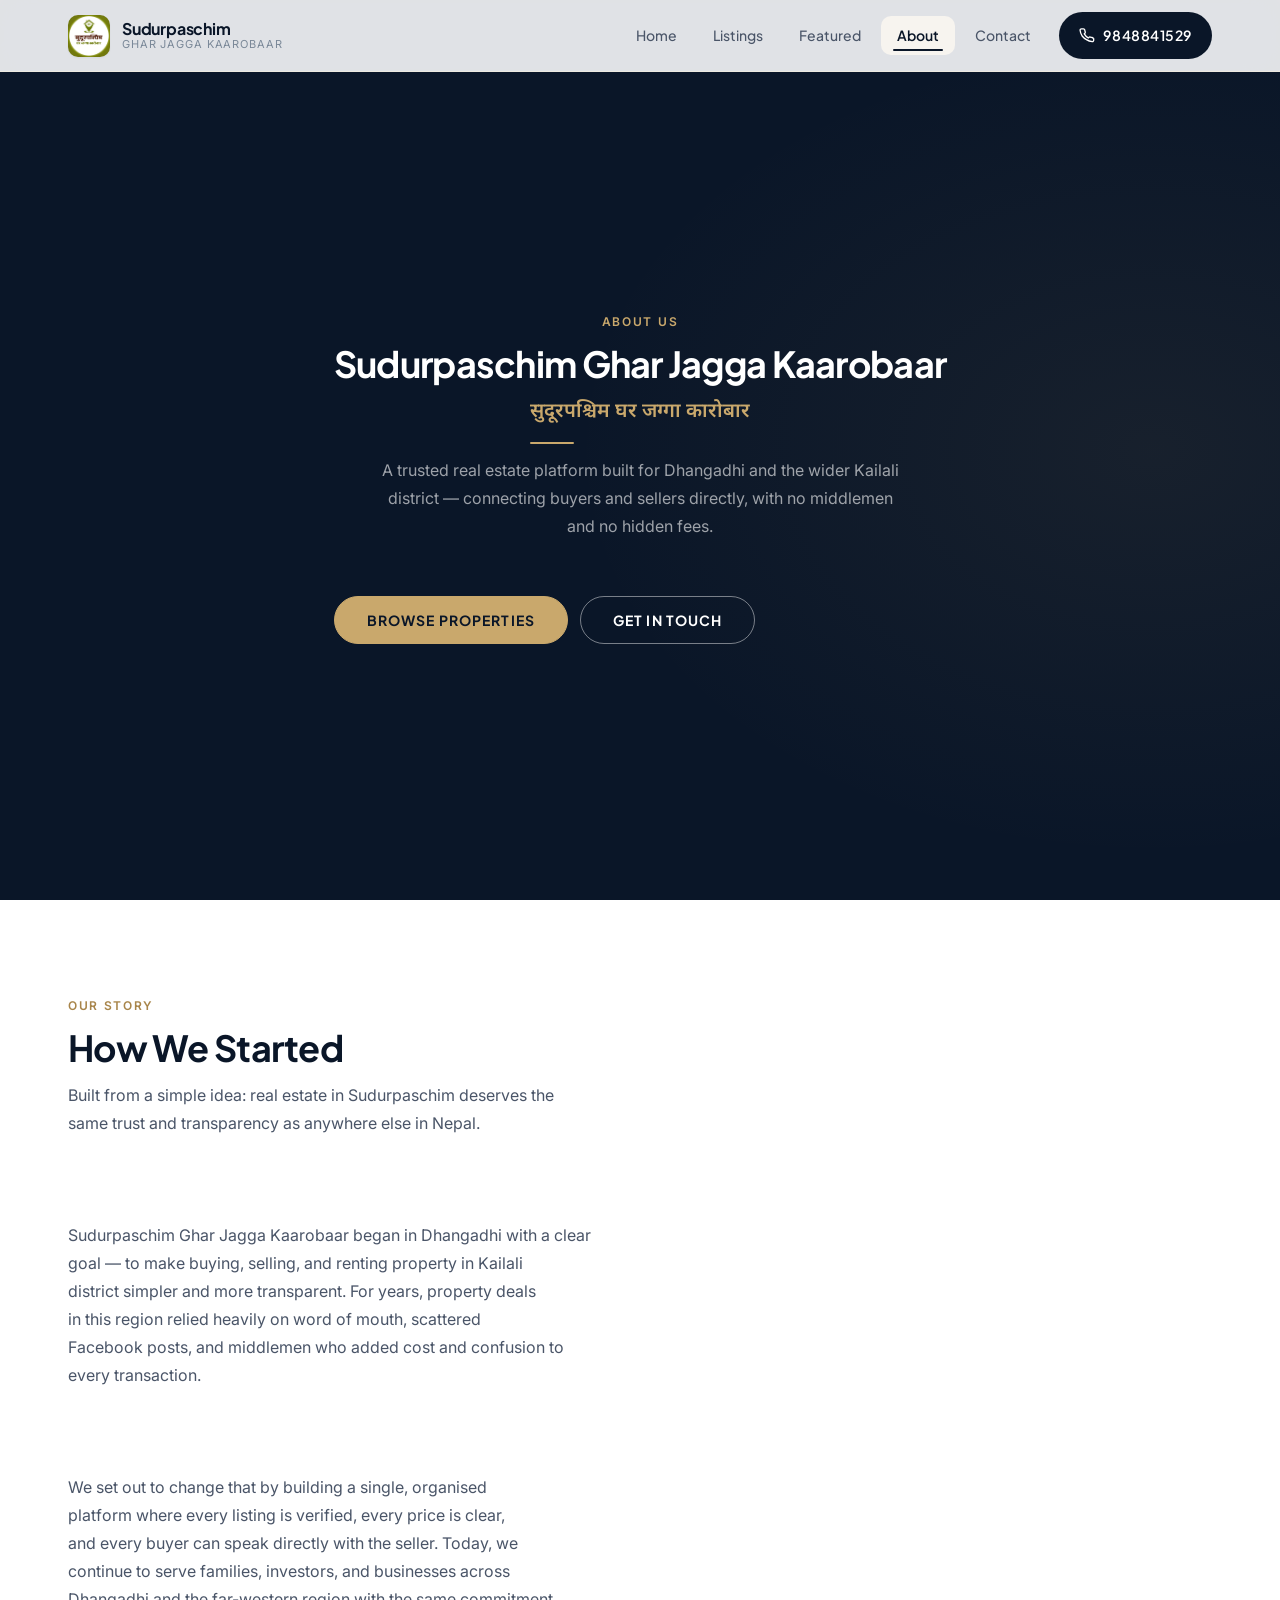
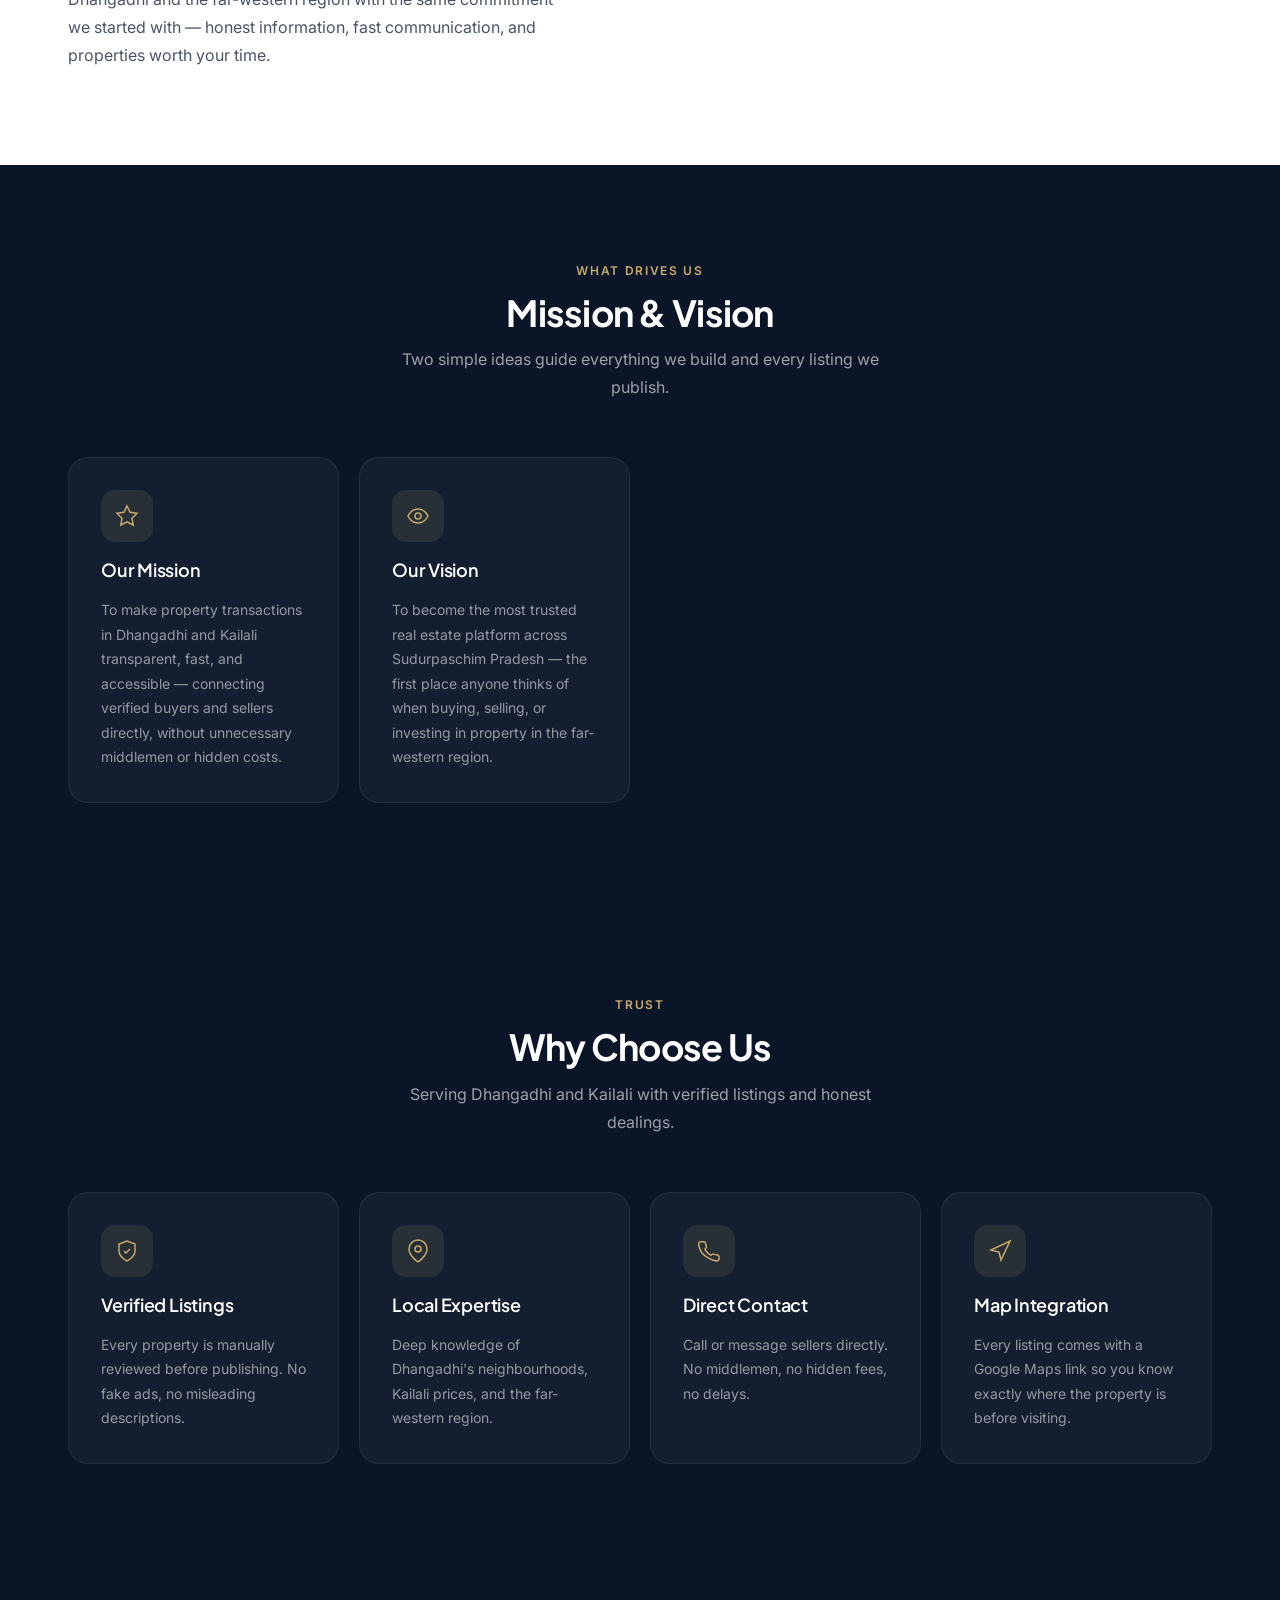
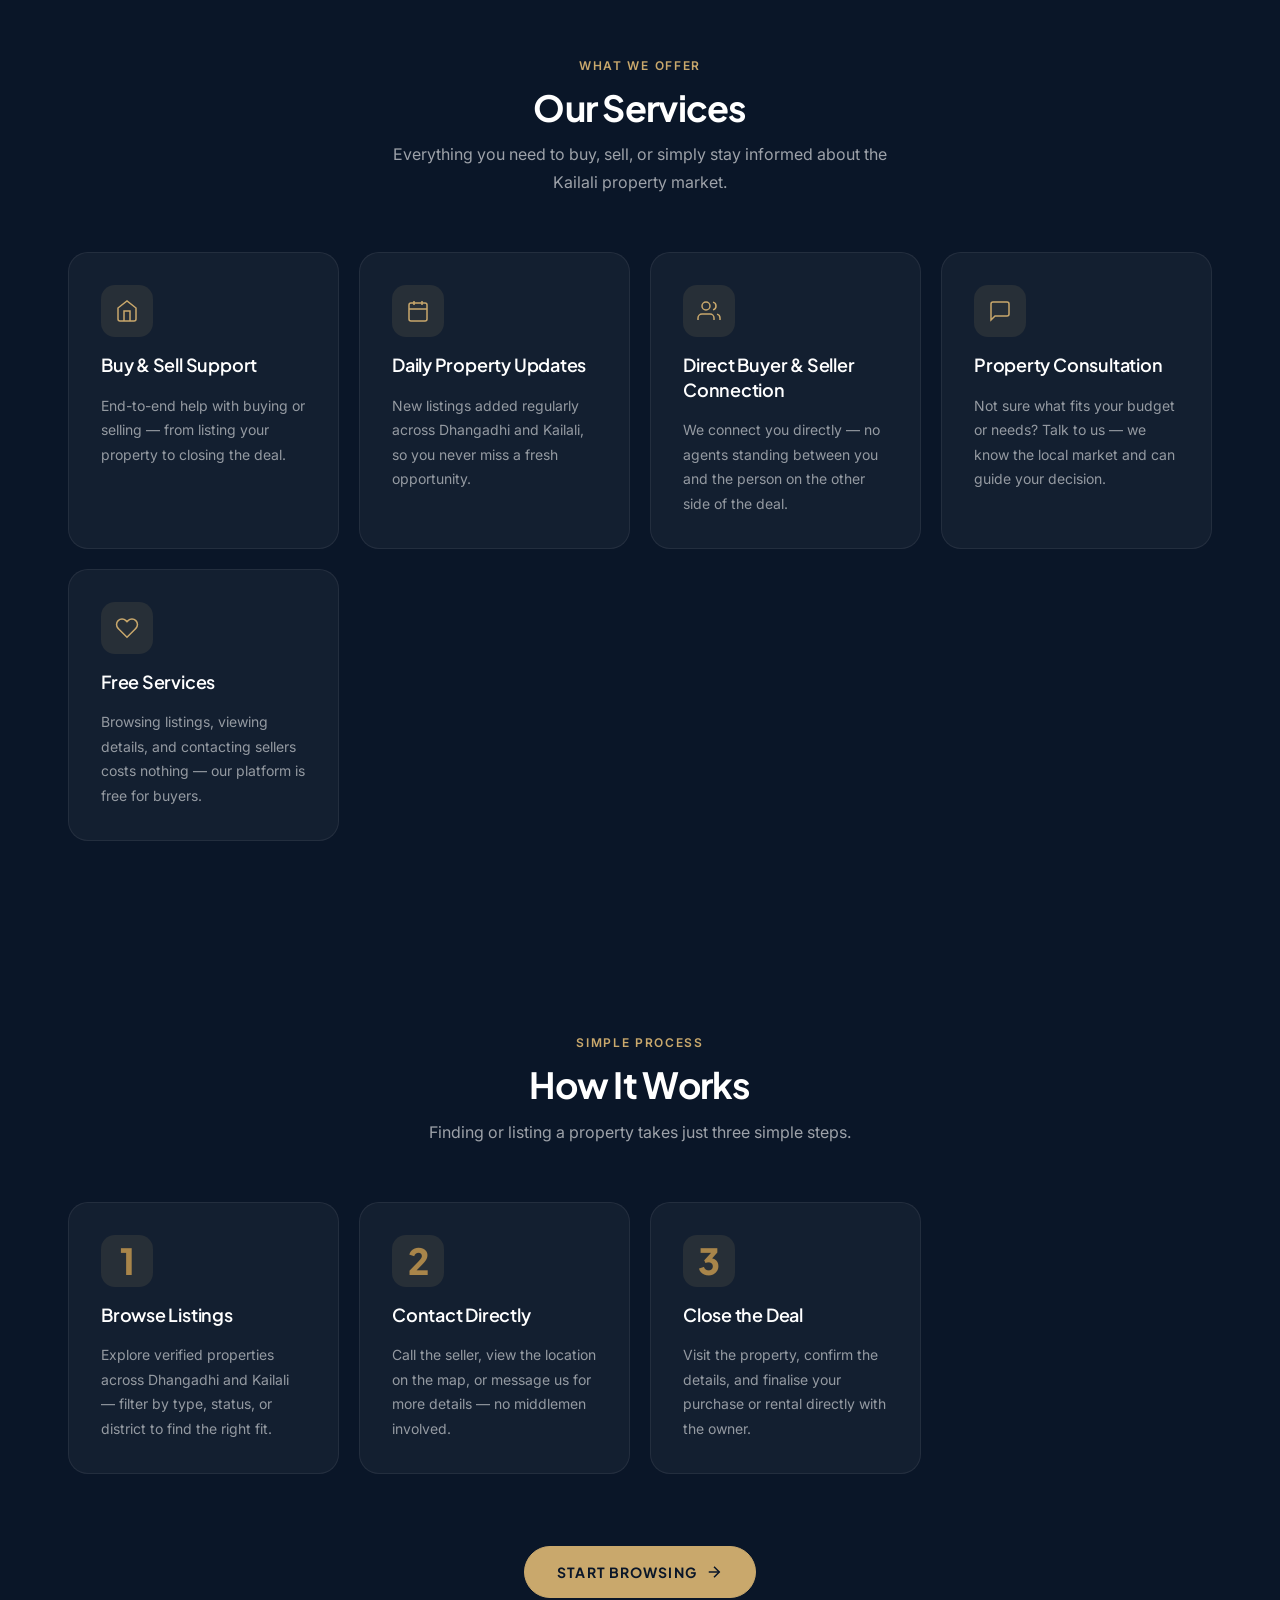
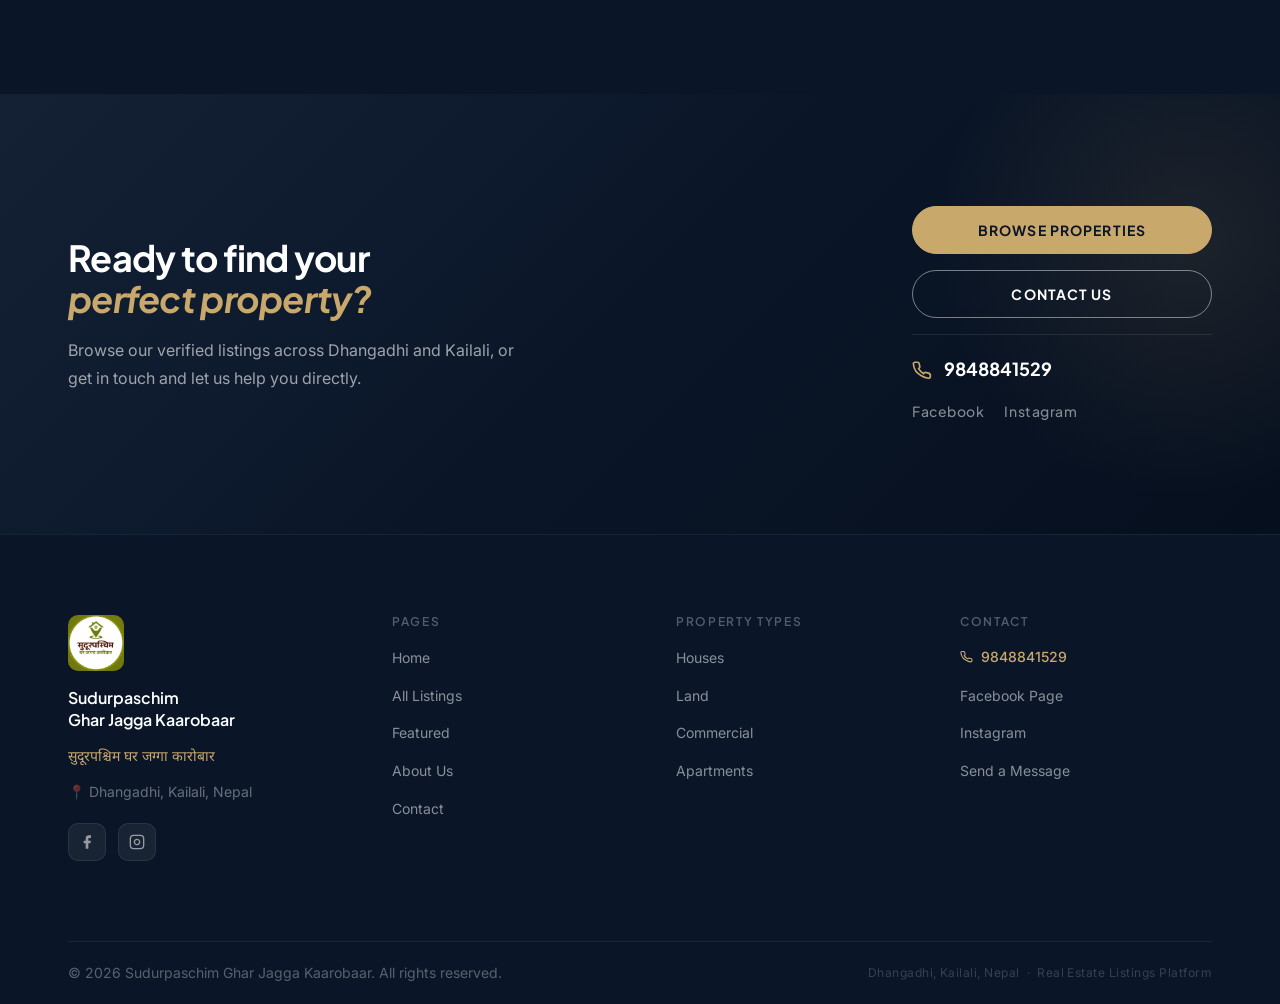
==== about.html @ b57d0587 "Add files via upload" ====
<!DOCTYPE html>
<html lang="en">
<head>
  <meta charset="UTF-8">
  <meta name="viewport" content="width=device-width, initial-scale=1.0">

  <title>About Us | Sudurpaschim Ghar Jagga Kaarobaar | सुदूरपश्चिम घर जग्गा कारोबार</title>

  <meta name="description"    content="Learn about Sudurpaschim Ghar Jagga Kaarobaar — a trusted real estate agency in Dhangadhi, Kailali, Nepal. Our story, mission, and services.">
  <meta name="keywords"       content="about real estate Nepal, Dhangadhi property agency, Kailali ghar jagga, सुदूरपश्चिम घर जग्गा कारोबार बारे">
  <meta name="author"         content="Sudurpaschim Ghar Jagga Kaarobaar">
  <meta name="theme-color"    content="#0A1628">
  <meta name="author" content="Sudurpaschim Ghar Jagga Kaarobaar">

  <meta property="og:type"        content="website">
  <meta property="og:title"       content="About Us — Sudurpaschim Ghar Jagga Kaarobaar">
  <meta property="og:description" content="Trusted real estate agency serving Dhangadhi and Kailali district, Nepal.">
  <meta property="og:locale"      content="ne_NP">

  <meta name="description" content="Sudurpaschim Ghar Jagga Kaarobaar is a trusted real estate platform in Sudurpashchim, Nepal. Browse verified land and house listings, connect with buyers and sellers, and receive free property consultation.">
  <link rel="preconnect" href="https://fonts.googleapis.com">
  <link rel="preconnect" href="https://fonts.gstatic.com" crossorigin>
  <link href="https://fonts.googleapis.com/css2?family=Plus+Jakarta+Sans:ital,wght@0,300;0,400;0,500;0,600;0,700;0,800;1,600&family=Inter:wght@300;400;500;600&family=Noto+Sans+Devanagari:wght@400;600;700&display=swap" rel="stylesheet">
  <link rel="icon" type="image/x-icon" href="images/favicon.ico">

  <link rel="stylesheet" href="css/style.css">
  <link rel="stylesheet" href="css/animations.css">
  <link rel="stylesheet" href="css/responsive.css">
</head>

<body>

  <!-- ═══════════════════════════════════════════
       SITE HEADER / NAVIGATION
       Identical across all pages.
       "About" carries nav-link--active here.
  ═══════════════════════════════════════════ -->
  <header class="site-header" id="siteHeader" role="banner">
    <nav class="nav-wrapper" aria-label="Main navigation">

      <a href="index.html" class="nav-logo"
         aria-label="Sudurpaschim Ghar Jagga Kaarobaar — go to homepage">
        <img
          src="images/logo/logo.jpg"
          alt="Sudurpaschim Ghar Jagga Kaarobaar logo"
          class="nav-logo__img"
          width="48" height="48"
          onerror="this.style.display='none'"
        >
        <div class="nav-logo__text">
          <span class="nav-logo__primary">Sudurpaschim</span>
          <span class="nav-logo__secondary">Ghar Jagga Kaarobaar</span>
        </div>
      </a>

      <button
        class="nav-toggle"
        id="navToggle"
        aria-label="Open navigation menu"
        aria-controls="navMenu"
        aria-expanded="false"
      >
        <span class="nav-toggle__bar"></span>
        <span class="nav-toggle__bar"></span>
        <span class="nav-toggle__bar"></span>
      </button>

      <ul class="nav-menu" id="navMenu" role="list">
        <li><a href="index.html"    class="nav-link">Home</a></li>
        <li><a href="listings.html" class="nav-link">Listings</a></li>
        <li><a href="featured.html" class="nav-link">Featured</a></li>
        <li><a href="about.html"    class="nav-link nav-link--active" aria-current="page">About</a></li>
        <li><a href="contact.html"  class="nav-link">Contact</a></li>
        <li>
          <a href="tel:9848841529" class="nav-phone" aria-label="Call us at 9848841529">
            <svg class="nav-phone__icon" xmlns="http://www.w3.org/2000/svg"
                 viewBox="0 0 24 24" fill="none" stroke="currentColor"
                 stroke-width="2" aria-hidden="true">
              <path d="M22 16.92v3a2 2 0 0 1-2.18 2 19.79 19.79 0 0 1-8.63-3.07A19.5 19.5 0 0 1 4.69 13.5a19.79 19.79 0 0 1-3.07-8.67A2 2 0 0 1 3.6 2.69h3a2 2 0 0 1 2 1.72c.127.96.361 1.903.7 2.81a2 2 0 0 1-.45 2.11L7.91 10.4a16 16 0 0 0 6 6l.91-.86a2 2 0 0 1 2.11-.45 12.84 12.84 0 0 0 2.81.7A2 2 0 0 1 21.5 18v-.08z"/>
            </svg>
            <span>9848841529</span>
          </a>
        </li>
      </ul>

    </nav>
  </header>


  <main id="main-content">

    <!-- ═══════════════════════════════════════════
         1. HERO SECTION
         Same pattern as listings.html, featured.html,
         contact.html: .hero clears the fixed nav,
         .section--dark gives the navy background.
    ═══════════════════════════════════════════ -->
    <section
      class="hero section--dark"
      id="aboutHero"
      aria-labelledby="aboutPageTitle"
    >
      <div class="hero__inner">
        <div class="section__inner">

          <header class="section__header section__header--centered">
            <div class="section__eyebrow section__eyebrow--light">
              About Us
            </div>
            <h1 class="section__title section__title--light" id="aboutPageTitle">
              Sudurpaschim Ghar Jagga Kaarobaar
            </h1>
            <p class="hero__devanagari" lang="ne" aria-label="Sudurpaschim Ghar Jagga Kaarobaar in Devanagari">
              सुदूरपश्चिम घर जग्गा कारोबार
            </p>
            <p class="section__subtitle section__subtitle--light">
              A trusted real estate platform built for Dhangadhi and the
              wider Kailali district — connecting buyers and sellers
              directly, with no middlemen and no hidden fees.
            </p>
          </header>

          <div class="hero__actions">
            <a href="listings.html" class="btn btn--gold btn--large">Browse Properties</a>
            <a href="contact.html"  class="btn btn--ghost-light btn--large">Get in Touch</a>
          </div>

        </div>
      </div>
    </section>


    <!-- ═══════════════════════════════════════════
         2. OUR STORY
         Reuses .section--white + simple two-part
         text layout, consistent with the property
         description block on property.html.
    ═══════════════════════════════════════════ -->
    <section class="section section--white" aria-labelledby="storyHeading">
      <div class="section__inner">

        <header class="section__header">
          <div class="section__eyebrow">Our Story</div>
          <h2 class="section__title" id="storyHeading">How We Started</h2>
          <p class="section__subtitle">
            Built from a simple idea: real estate in Sudurpaschim deserves
            the same trust and transparency as anywhere else in Nepal.
          </p>
        </header>

        <div class="property-detail__section">
          <p class="property-detail__section-body">
            Sudurpaschim Ghar Jagga Kaarobaar began in Dhangadhi with a clear
            goal — to make buying, selling, and renting property in Kailali
            district simpler and more transparent. For years, property deals
            in this region relied heavily on word of mouth, scattered
            Facebook posts, and middlemen who added cost and confusion to
            every transaction.
          </p>
        </div>

        <div class="property-detail__section">
          <p class="property-detail__section-body">
            We set out to change that by building a single, organised
            platform where every listing is verified, every price is clear,
            and every buyer can speak directly with the seller. Today, we
            continue to serve families, investors, and businesses across
            Dhangadhi and the far-western region with the same commitment
            we started with — honest information, fast communication, and
            properties worth your time.
          </p>
        </div>

      </div>
    </section>


    <!-- ═══════════════════════════════════════════
         3 & 4. MISSION + VISION
         Reuses .trust-grid pattern but with only 2
         cards for a balanced two-column layout.
         Dark section for visual rhythm between the
         light Our Story and light Why Choose Us.
    ═══════════════════════════════════════════ -->
    <section class="section section--dark" aria-labelledby="missionVisionHeading">
      <div class="section__inner">

        <header class="section__header section__header--centered">
          <div class="section__eyebrow section__eyebrow--light">What Drives Us</div>
          <h2 class="section__title section__title--light" id="missionVisionHeading">
            Mission &amp; Vision
          </h2>
          <p class="section__subtitle section__subtitle--light">
            Two simple ideas guide everything we build and every listing we publish.
          </p>
        </header>

        <div class="trust-grid" role="list">

          <!-- Mission -->
          <article class="trust-card" role="listitem">
            <div class="trust-card__icon" aria-hidden="true">
              <svg xmlns="http://www.w3.org/2000/svg" viewBox="0 0 24 24"
                   fill="none" stroke="currentColor" stroke-width="1.5">
                <polygon points="12 2 15.09 8.26 22 9.27 17 14.14 18.18 21.02 12 17.77 5.82 21.02 7 14.14 2 9.27 8.91 8.26 12 2"/>
              </svg>
            </div>
            <h3 class="trust-card__title">Our Mission</h3>
            <p class="trust-card__text">
              To make property transactions in Dhangadhi and Kailali
              transparent, fast, and accessible — connecting verified
              buyers and sellers directly, without unnecessary middlemen
              or hidden costs.
            </p>
          </article>

          <!-- Vision -->
          <article class="trust-card" role="listitem">
            <div class="trust-card__icon" aria-hidden="true">
              <svg xmlns="http://www.w3.org/2000/svg" viewBox="0 0 24 24"
                   fill="none" stroke="currentColor" stroke-width="1.5">
                <path d="M2 12s3-7 10-7 10 7 10 7-3 7-10 7-10-7-10-7z"/>
                <circle cx="12" cy="12" r="3"/>
              </svg>
            </div>
            <h3 class="trust-card__title">Our Vision</h3>
            <p class="trust-card__text">
              To become the most trusted real estate platform across
              Sudurpaschim Pradesh — the first place anyone thinks of
              when buying, selling, or investing in property in the
              far-western region.
            </p>
          </article>

        </div>

      </div>
    </section>


    <!-- ═══════════════════════════════════════════
         5. WHY CHOOSE US
         Reuses the exact 4-card trust-grid pattern
         from index.html, with light background here
         to vary the rhythm against the dark section above.
    ═══════════════════════════════════════════ -->
    <section class="section section--dark" aria-labelledby="whyChooseHeading">
      <div class="section__inner">

        <header class="section__header section__header--centered">
          <div class="section__eyebrow section__eyebrow--light">Trust</div>
          <h2 class="section__title section__title--light" id="whyChooseHeading">Why Choose Us</h2>
          <p class="section__subtitle section__subtitle--light">
            Serving Dhangadhi and Kailali with verified listings and honest dealings.
          </p>
        </header>

        <div class="trust-grid" role="list">

          <article class="trust-card" role="listitem">
            <div class="trust-card__icon" aria-hidden="true">
              <svg xmlns="http://www.w3.org/2000/svg" viewBox="0 0 24 24"
                   fill="none" stroke="currentColor" stroke-width="1.5">
                <path d="M12 22s8-4 8-10V5l-8-3-8 3v7c0 6 8 10 8 10z"/>
                <polyline points="9 12 11 14 15 10"/>
              </svg>
            </div>
            <h3 class="trust-card__title">Verified Listings</h3>
            <p class="trust-card__text">
              Every property is manually reviewed before publishing.
              No fake ads, no misleading descriptions.
            </p>
          </article>

          <article class="trust-card" role="listitem">
            <div class="trust-card__icon" aria-hidden="true">
              <svg xmlns="http://www.w3.org/2000/svg" viewBox="0 0 24 24"
                   fill="none" stroke="currentColor" stroke-width="1.5">
                <path d="M21 10c0 7-9 13-9 13S3 17 3 10a9 9 0 0 1 18 0z"/>
                <circle cx="12" cy="10" r="3"/>
              </svg>
            </div>
            <h3 class="trust-card__title">Local Expertise</h3>
            <p class="trust-card__text">
              Deep knowledge of Dhangadhi's neighbourhoods, Kailali
              prices, and the far-western region.
            </p>
          </article>

          <article class="trust-card" role="listitem">
            <div class="trust-card__icon" aria-hidden="true">
              <svg xmlns="http://www.w3.org/2000/svg" viewBox="0 0 24 24"
                   fill="none" stroke="currentColor" stroke-width="1.5">
                <path d="M22 16.92v3a2 2 0 0 1-2.18 2 19.79 19.79 0 0 1-8.63-3.07A19.5 19.5 0 0 1 4.69 13.5a19.79 19.79 0 0 1-3.07-8.67A2 2 0 0 1 3.6 2.69h3a2 2 0 0 1 2 1.72 12.84 12.84 0 0 0 .7 2.81 2 2 0 0 1-.45 2.11L7.91 10.4a16 16 0 0 0 6 6l.91-.86a2 2 0 0 1 2.11-.45 12.84 12.84 0 0 0 2.81.7A2 2 0 0 1 22 18v-.08z"/>
              </svg>
            </div>
            <h3 class="trust-card__title">Direct Contact</h3>
            <p class="trust-card__text">
              Call or message sellers directly. No middlemen,
              no hidden fees, no delays.
            </p>
          </article>

          <article class="trust-card" role="listitem">
            <div class="trust-card__icon" aria-hidden="true">
              <svg xmlns="http://www.w3.org/2000/svg" viewBox="0 0 24 24"
                   fill="none" stroke="currentColor" stroke-width="1.5">
                <polygon points="3 11 22 2 13 21 11 13 3 11"/>
              </svg>
            </div>
            <h3 class="trust-card__title">Map Integration</h3>
            <p class="trust-card__text">
              Every listing comes with a Google Maps link so you know
              exactly where the property is before visiting.
            </p>
          </article>

        </div>

      </div>
    </section>


    <!-- ═══════════════════════════════════════════
         6. OUR SERVICES
         Reuses .trust-grid again on a dark section —
         5 cards wrap naturally at the existing
         breakpoints (2-col → 4-col → wraps to 2nd row).
    ═══════════════════════════════════════════ -->
    <section class="section section--dark" aria-labelledby="servicesHeading">
      <div class="section__inner">

        <header class="section__header section__header--centered">
          <div class="section__eyebrow section__eyebrow--light">What We Offer</div>
          <h2 class="section__title section__title--light" id="servicesHeading">
            Our Services
          </h2>
          <p class="section__subtitle section__subtitle--light">
            Everything you need to buy, sell, or simply stay informed
            about the Kailali property market.
          </p>
        </header>

        <div class="trust-grid" role="list">

          <article class="trust-card" role="listitem">
            <div class="trust-card__icon" aria-hidden="true">
              <svg xmlns="http://www.w3.org/2000/svg" viewBox="0 0 24 24"
                   fill="none" stroke="currentColor" stroke-width="1.5">
                <path d="M3 9l9-7 9 7v11a2 2 0 0 1-2 2H5a2 2 0 0 1-2-2z"/>
                <polyline points="9 22 9 12 15 12 15 22"/>
              </svg>
            </div>
            <h3 class="trust-card__title">Buy &amp; Sell Support</h3>
            <p class="trust-card__text">
              End-to-end help with buying or selling — from listing
              your property to closing the deal.
            </p>
          </article>

          <article class="trust-card" role="listitem">
            <div class="trust-card__icon" aria-hidden="true">
              <svg xmlns="http://www.w3.org/2000/svg" viewBox="0 0 24 24"
                   fill="none" stroke="currentColor" stroke-width="1.5">
                <rect x="3" y="4" width="18" height="18" rx="2" ry="2"/>
                <line x1="16" y1="2" x2="16" y2="6"/>
                <line x1="8" y1="2" x2="8" y2="6"/>
                <line x1="3" y1="10" x2="21" y2="10"/>
              </svg>
            </div>
            <h3 class="trust-card__title">Daily Property Updates</h3>
            <p class="trust-card__text">
              New listings added regularly across Dhangadhi and Kailali,
              so you never miss a fresh opportunity.
            </p>
          </article>

          <article class="trust-card" role="listitem">
            <div class="trust-card__icon" aria-hidden="true">
              <svg xmlns="http://www.w3.org/2000/svg" viewBox="0 0 24 24"
                   fill="none" stroke="currentColor" stroke-width="1.5">
                <path d="M17 21v-2a4 4 0 0 0-4-4H5a4 4 0 0 0-4 4v2"/>
                <circle cx="9" cy="7" r="4"/>
                <path d="M23 21v-2a4 4 0 0 0-3-3.87"/>
                <path d="M16 3.13a4 4 0 0 1 0 7.75"/>
              </svg>
            </div>
            <h3 class="trust-card__title">Direct Buyer &amp; Seller Connection</h3>
            <p class="trust-card__text">
              We connect you directly — no agents standing between you
              and the person on the other side of the deal.
            </p>
          </article>

          <article class="trust-card" role="listitem">
            <div class="trust-card__icon" aria-hidden="true">
              <svg xmlns="http://www.w3.org/2000/svg" viewBox="0 0 24 24"
                   fill="none" stroke="currentColor" stroke-width="1.5">
                <path d="M21 15a2 2 0 0 1-2 2H7l-4 4V5a2 2 0 0 1 2-2h14a2 2 0 0 1 2 2z"/>
              </svg>
            </div>
            <h3 class="trust-card__title">Property Consultation</h3>
            <p class="trust-card__text">
              Not sure what fits your budget or needs? Talk to us — we
              know the local market and can guide your decision.
            </p>
          </article>

          <article class="trust-card" role="listitem">
            <div class="trust-card__icon" aria-hidden="true">
              <svg xmlns="http://www.w3.org/2000/svg" viewBox="0 0 24 24"
                   fill="none" stroke="currentColor" stroke-width="1.5">
                <path d="M20.84 4.61a5.5 5.5 0 0 0-7.78 0L12 5.67l-1.06-1.06a5.5 5.5 0 0 0-7.78 7.78l1.06 1.06L12 21.23l7.78-7.78 1.06-1.06a5.5 5.5 0 0 0 0-7.78z"/>
              </svg>
            </div>
            <h3 class="trust-card__title">Free Services</h3>
            <p class="trust-card__text">
              Browsing listings, viewing details, and contacting sellers
              costs nothing — our platform is free for buyers.
            </p>
          </article>

        </div>

      </div>
    </section>


    <!-- ═══════════════════════════════════════════
         7. HOW IT WORKS
         Reuses .trust-grid with numbered steps —
         the trust-card__icon bubble now shows a
         number instead of an SVG, keeping the
         exact same visual weight and spacing.
    ═══════════════════════════════════════════ -->
    <section class="section section--dark" aria-labelledby="howItWorksHeading">
      <div class="section__inner">

        <header class="section__header section__header--centered">
          <div class="section__eyebrow section__eyebrow--light">Simple Process</div>
          <h2 class="section__title section__title--light" id="howItWorksHeading">How It Works</h2>
          <p class="section__subtitle section__subtitle--light">
            Finding or listing a property takes just three simple steps.
          </p>
        </header>

        <div class="trust-grid" role="list">

          <article class="trust-card" role="listitem">
            <div class="trust-card__icon" aria-hidden="true">
              <span class="property-detail__price">1</span>
            </div>
            <h3 class="trust-card__title">Browse Listings</h3>
            <p class="trust-card__text">
              Explore verified properties across Dhangadhi and Kailali —
              filter by type, status, or district to find the right fit.
            </p>
          </article>

          <article class="trust-card" role="listitem">
            <div class="trust-card__icon" aria-hidden="true">
              <span class="property-detail__price">2</span>
            </div>
            <h3 class="trust-card__title">Contact Directly</h3>
            <p class="trust-card__text">
              Call the seller, view the location on the map, or message
              us for more details — no middlemen involved.
            </p>
          </article>

          <article class="trust-card" role="listitem">
            <div class="trust-card__icon" aria-hidden="true">
              <span class="property-detail__price">3</span>
            </div>
            <h3 class="trust-card__title">Close the Deal</h3>
            <p class="trust-card__text">
              Visit the property, confirm the details, and finalise
              your purchase or rental directly with the owner.
            </p>
          </article>

        </div>

        <div class="section__footer">
          <a href="listings.html" class="btn btn--gold btn--large">
            Start Browsing
            <svg xmlns="http://www.w3.org/2000/svg" viewBox="0 0 24 24"
                 fill="none" stroke="currentColor" stroke-width="2" aria-hidden="true">
              <line x1="5" y1="12" x2="19" y2="12"/>
              <polyline points="12 5 19 12 12 19"/>
            </svg>
          </a>
        </div>

      </div>
    </section>


    <!-- ═══════════════════════════════════════════
         8. CALL-TO-ACTION STRIP
         Identical .cta-strip component used on
         every page in the project.
    ═══════════════════════════════════════════ -->
    <section class="cta-strip" aria-labelledby="aboutCtaTitle">
      <div class="cta-strip__inner">

        <div class="cta-strip__content">
          <h2 class="cta-strip__title" id="aboutCtaTitle">
            Ready to find your<br>
            <em>perfect property?</em>
          </h2>
          <p class="cta-strip__text">
            Browse our verified listings across Dhangadhi and Kailali,
            or get in touch and let us help you directly.
          </p>
        </div>

        <div class="cta-strip__actions">
          <a href="listings.html" class="btn btn--gold btn--large">Browse Properties</a>
          <a href="contact.html"  class="btn btn--ghost-light btn--large">Contact Us</a>

          <div class="cta-strip__contact">
            <a href="tel:9848841529" class="cta-strip__phone" aria-label="Call 9848841529">
              <svg xmlns="http://www.w3.org/2000/svg" viewBox="0 0 24 24"
                   fill="none" stroke="currentColor" stroke-width="2" aria-hidden="true">
                <path d="M22 16.92v3a2 2 0 0 1-2.18 2 19.79 19.79 0 0 1-8.63-3.07A19.5 19.5 0 0 1 4.69 13.5a19.79 19.79 0 0 1-3.07-8.67A2 2 0 0 1 3.6 2.69h3a2 2 0 0 1 2 1.72c.127.96.361 1.903.7 2.81a2 2 0 0 1-.45 2.11L7.91 10.4a16 16 0 0 0 6 6l.91-.86a2 2 0 0 1 2.11-.45 12.84 12.84 0 0 0 2.81.7A2 2 0 0 1 21.5 18v-.08z"/>
              </svg>
              9848841529
            </a>
            <div class="cta-strip__socials">
              <a href="https://www.facebook.com/profile.php?id=100064083400124"
                 class="cta-strip__social-link"
                 target="_blank" rel="noopener noreferrer"
                 aria-label="Facebook page">Facebook</a>
              <a href="https://www.instagram.com/sudurpaschimgharjagga/"
                 class="cta-strip__social-link"
                 target="_blank" rel="noopener noreferrer"
                 aria-label="Instagram page">Instagram</a>
            </div>
          </div>
        </div>

      </div>
    </section>

  </main><!-- /main -->


  <!-- ═══════════════════════════════════════════
       9. SITE FOOTER — identical to all other pages.
       id="footerYear" populated by script.js.
  ═══════════════════════════════════════════ -->
  <footer class="site-footer" role="contentinfo">
    <div class="site-footer__inner">

      <div class="site-footer__top">

        <div class="footer-brand">
          <a href="index.html" class="footer-brand__logo" aria-label="Homepage">
            <img
              src="images/logo/logo.jpg"
              alt="Sudurpaschim Ghar Jagga Kaarobaar"
              class="footer-brand__img"
              width="56" height="56"
              onerror="this.style.display='none'"
            >
          </a>
          <p class="footer-brand__name">Sudurpaschim<br>Ghar Jagga Kaarobaar</p>
          <p class="footer-brand__devanagari" lang="ne">सुदूरपश्चिम घर जग्गा कारोबार</p>
          <p class="footer-brand__location">📍 Dhangadhi, Kailali, Nepal</p>
          <div class="footer-brand__socials">
            <a href="https://www.facebook.com/profile.php?id=100064083400124"
               class="footer-social-link" target="_blank" rel="noopener noreferrer"
               aria-label="Facebook">
              <svg viewBox="0 0 24 24" fill="currentColor" xmlns="http://www.w3.org/2000/svg" aria-hidden="true">
                <path d="M18 2h-3a5 5 0 0 0-5 5v3H7v4h3v8h4v-8h3l1-4h-4V7a1 1 0 0 1 1-1h3z"/>
              </svg>
            </a>
            <a href="https://www.instagram.com/sudurpaschimgharjagga/"
               class="footer-social-link" target="_blank" rel="noopener noreferrer"
               aria-label="Instagram">
              <svg viewBox="0 0 24 24" fill="none" stroke="currentColor" stroke-width="2"
                   xmlns="http://www.w3.org/2000/svg" aria-hidden="true">
                <rect x="2" y="2" width="20" height="20" rx="5" ry="5"/>
                <path d="M16 11.37A4 4 0 1 1 12.63 8 4 4 0 0 1 16 11.37z"/>
                <line x1="17.5" y1="6.5" x2="17.51" y2="6.5"/>
              </svg>
            </a>
          </div>
        </div>

        <nav class="footer-nav" aria-label="Footer navigation">

          <div class="footer-nav__group">
            <h3 class="footer-nav__heading">Pages</h3>
            <ul class="footer-nav__list" role="list">
              <li><a href="index.html"    class="footer-nav__link">Home</a></li>
              <li><a href="listings.html" class="footer-nav__link">All Listings</a></li>
              <li><a href="featured.html" class="footer-nav__link">Featured</a></li>
              <li><a href="about.html"    class="footer-nav__link">About Us</a></li>
              <li><a href="contact.html"  class="footer-nav__link">Contact</a></li>
            </ul>
          </div>

          <div class="footer-nav__group">
            <h3 class="footer-nav__heading">Property Types</h3>
            <ul class="footer-nav__list" role="list">
              <li><a href="listings.html?type=house"      class="footer-nav__link">Houses</a></li>
              <li><a href="listings.html?type=land"       class="footer-nav__link">Land</a></li>
              <li><a href="listings.html?type=commercial" class="footer-nav__link">Commercial</a></li>
              <li><a href="listings.html?type=apartment"  class="footer-nav__link">Apartments</a></li>
            </ul>
          </div>

          <div class="footer-nav__group">
            <h3 class="footer-nav__heading">Contact</h3>
            <ul class="footer-nav__list" role="list">
              <li>
                <a href="tel:9848841529"
                   class="footer-nav__link footer-nav__link--phone"
                   aria-label="Call 9848841529">
                  <svg xmlns="http://www.w3.org/2000/svg" viewBox="0 0 24 24"
                       fill="none" stroke="currentColor" stroke-width="2" aria-hidden="true">
                    <path d="M22 16.92v3a2 2 0 0 1-2.18 2 19.79 19.79 0 0 1-8.63-3.07A19.5 19.5 0 0 1 4.69 13.5a19.79 19.79 0 0 1-3.07-8.67A2 2 0 0 1 3.6 2.69h3a2 2 0 0 1 2 1.72 12.84 12.84 0 0 0 .7 2.81 2 2 0 0 1-.45 2.11L7.91 10.4a16 16 0 0 0 6 6l.91-.86a2 2 0 0 1 2.11-.45 12.84 12.84 0 0 0 2.81.7A2 2 0 0 1 22 18v-.08z"/>
                  </svg>
                  9848841529
                </a>
              </li>
              <li>
                <a href="https://www.facebook.com/profile.php?id=100064083400124"
                   class="footer-nav__link" target="_blank" rel="noopener noreferrer">
                  Facebook Page
                </a>
              </li>
              <li>
                <a href="https://www.instagram.com/sudurpaschimgharjagga/"
                   class="footer-nav__link" target="_blank" rel="noopener noreferrer">
                  Instagram
                </a>
              </li>
              <li>
                <a href="contact.html" class="footer-nav__link">Send a Message</a>
              </li>
            </ul>
          </div>

        </nav>

      </div><!-- /site-footer__top -->

      <div class="site-footer__bottom">
        <p class="site-footer__copy">
          &copy; <span id="footerYear">2025</span>
          Sudurpaschim Ghar Jagga Kaarobaar. All rights reserved.
        </p>
        <p class="site-footer__note">
          Dhangadhi, Kailali, Nepal &nbsp;·&nbsp; Real Estate Listings Platform
        </p>
      </div>

    </div><!-- /site-footer__inner -->
  </footer>


  <!--
    script.js handles:
      detectPage()   → returns 'about' → skips API fetch
      UI.initNav()   → sticky header, mobile menu
      UI.setFooterYear() → copyright year
      UI.initPageTransitions() → smooth page exits
      UI.initRevealClasses() → scroll animations
      UI.initScrollReveal()  → IntersectionObserver
    No property data is fetched on this page.
  -->
  <script src="js/script.js"></script>

</body>
</html>
---- css/style.css ----
/* ============================================================
   SUDURPASCHIM GHAR JAGGA KAAROBAAR
   Main Stylesheet — css/style.css
   Dhangadhi, Kailali, Nepal
   ============================================================

   TABLE OF CONTENTS
   ─────────────────────────────────────────────────────────────
    1.  Design Tokens  (CSS Custom Properties)
    2.  CSS Reset & Base Normalization
    3.  Base Typography
    4.  Global Layout Utilities
    5.  Buttons
    6.  Site Header & Navigation
    7.  Hero Section
    8.  Stats Bar
    9.  Section  (Shared Section Patterns)
   10.  Properties Grid & Skeleton Loaders
   11.  Property Card  (JS-injected into .properties-grid)
   12.  Trust Section
   13.  CTA Strip
   14.  Site Footer
   15.  Accessibility Utilities
   16.  Desktop Layout Breakpoints  (≥ 768px / 1024px / 1280px)
   ─────────────────────────────────────────────────────────────
   Approach  :  Mobile-first  |  BEM class naming  |  No !important
   Fonts      :  Plus Jakarta Sans · Inter · Noto Sans Devanagari
   ============================================================ */


/* ============================================================
   1. DESIGN TOKENS — CSS CUSTOM PROPERTIES
   ============================================================ */

:root {

  /* ── Raw Palette ───────────────────────────────────────── */
  --palette-navy-900:   #060F1E;
  --palette-navy-800:   #0A1628;
  --palette-navy-700:   #142135;
  --palette-navy-600:   #1A3A5C;
  --palette-navy-500:   #2B5280;
  --palette-gold-300:   #EAD4A4;
  --palette-gold-400:   #DFC089;
  --palette-gold-500:   #C9A86C;
  --palette-gold-600:   #A8854A;
  --palette-gold-700:   #8A6A35;
  --palette-sand-100:   #FAF8F4;
  --palette-sand-200:   #F7F4EF;
  --palette-sand-300:   #EDE9E0;
  --palette-sand-400:   #E2DDD4;
  --palette-sand-500:   #D0C9BC;
  --palette-green-500:  #16A34A;
  --palette-green-800:  #166534;
  --palette-red-500:    #DC2626;
  --palette-red-800:    #991B1B;
  --palette-amber-500:  #D97706;
  --palette-amber-800:  #92400E;
  --palette-white:      #FFFFFF;

  /* ── Semantic Color Tokens ─────────────────────────────── */

  /* Backgrounds */
  --clr-bg-page:    var(--palette-sand-200);
  --clr-bg-card:    var(--palette-white);
  --clr-bg-subtle:  var(--palette-sand-100);
  --clr-bg-dark:    var(--palette-navy-800);
  --clr-bg-darker:  var(--palette-navy-900);
  --clr-bg-mid:     var(--palette-navy-600);

  /* Text */
  --clr-text-primary:   #0D1B2A;
  --clr-text-secondary: #4A5568;
  --clr-text-muted:     #7A8898;
  --clr-text-inverse:   var(--palette-white);
  --clr-text-inverse-dim: rgba(255, 255, 255, 0.60);

  /* Accent */
  --clr-accent:       var(--palette-gold-500);
  --clr-accent-hover: var(--palette-gold-400);
  --clr-accent-dark:  var(--palette-gold-600);

  /* Brand navy */
  --clr-navy:       var(--palette-navy-800);
  --clr-navy-mid:   var(--palette-navy-600);
  --clr-navy-light: var(--palette-navy-500);

  /* Borders */
  --clr-border:        var(--palette-sand-400);
  --clr-border-subtle: var(--palette-sand-300);

  /* Status */
  --clr-status-available: var(--palette-green-500);
  --clr-status-sold:      var(--palette-red-500);
  --clr-status-reserved:  var(--palette-amber-500);

  /* ── Typography ────────────────────────────────────────── */
  --font-display:    'Plus Jakarta Sans', system-ui, -apple-system, sans-serif;
  --font-body:       'Inter', system-ui, -apple-system, sans-serif;
  --font-devanagari: 'Noto Sans Devanagari', sans-serif;

  /* Type Scale — fluid-ready fixed values (mobile base) */
  --text-2xs:  0.6875rem;   /*  11px */
  --text-xs:   0.75rem;     /*  12px */
  --text-sm:   0.875rem;    /*  14px */
  --text-base: 1rem;        /*  16px */
  --text-lg:   1.125rem;    /*  18px */
  --text-xl:   1.25rem;     /*  20px */
  --text-2xl:  1.5rem;      /*  24px */
  --text-3xl:  1.875rem;    /*  30px */
  --text-4xl:  2.25rem;     /*  36px */
  --text-5xl:  3rem;        /*  48px */
  --text-6xl:  3.75rem;     /*  60px */
  --text-7xl:  4.5rem;      /*  72px */

  /* Font weights */
  --weight-light:     300;
  --weight-regular:   400;
  --weight-medium:    500;
  --weight-semibold:  600;
  --weight-bold:      700;
  --weight-extrabold: 800;

  /* Line heights */
  --leading-none:    1;
  --leading-tight:   1.15;
  --leading-snug:    1.35;
  --leading-normal:  1.6;
  --leading-relaxed: 1.75;

  /* Letter spacing */
  --tracking-tighter: -0.04em;
  --tracking-tight:   -0.02em;
  --tracking-snug:    -0.012em;
  --tracking-normal:   0em;
  --tracking-wide:     0.04em;
  --tracking-wider:    0.08em;
  --tracking-widest:   0.14em;

  /* ── Spacing Scale (4px base unit) ────────────────────── */
  --space-px:  1px;
  --space-0-5: 0.125rem;  /*  2px */
  --space-1:   0.25rem;   /*  4px */
  --space-2:   0.5rem;    /*  8px */
  --space-3:   0.75rem;   /* 12px */
  --space-4:   1rem;      /* 16px */
  --space-5:   1.25rem;   /* 20px */
  --space-6:   1.5rem;    /* 24px */
  --space-7:   1.75rem;   /* 28px */
  --space-8:   2rem;      /* 32px */
  --space-9:   2.25rem;   /* 36px */
  --space-10:  2.5rem;    /* 40px */
  --space-11:  2.75rem;   /* 44px */
  --space-12:  3rem;      /* 48px */
  --space-14:  3.5rem;    /* 56px */
  --space-16:  4rem;      /* 64px */
  --space-18:  4.5rem;    /* 72px */
  --space-20:  5rem;      /* 80px */
  --space-24:  6rem;      /* 96px */
  --space-28:  7rem;      /* 112px */
  --space-32:  8rem;      /* 128px */

  /* ── Border Radius ─────────────────────────────────────── */
  --radius-xs:   4px;
  --radius-sm:   6px;
  --radius-md:   10px;
  --radius-lg:   14px;
  --radius-xl:   20px;
  --radius-2xl:  28px;
  --radius-3xl:  36px;
  --radius-full: 9999px;

  /* ── Elevation / Shadows ───────────────────────────────── */
  --shadow-xs:
    0 1px 2px rgba(10, 22, 40, 0.05);

  --shadow-sm:
    0 1px 3px  rgba(10, 22, 40, 0.07),
    0 2px 6px  rgba(10, 22, 40, 0.04);

  --shadow-md:
    0 3px 10px  rgba(10, 22, 40, 0.09),
    0 1px 3px   rgba(10, 22, 40, 0.05);

  --shadow-lg:
    0 8px 24px  rgba(10, 22, 40, 0.12),
    0 3px 8px   rgba(10, 22, 40, 0.06);

  --shadow-xl:
    0 16px 48px rgba(10, 22, 40, 0.15),
    0 6px 16px  rgba(10, 22, 40, 0.08);

  --shadow-2xl:
    0 28px 64px rgba(10, 22, 40, 0.18),
    0 10px 24px rgba(10, 22, 40, 0.10);

  --shadow-gold:
    0 4px 18px  rgba(201, 168, 108, 0.32);

  --shadow-inner:
    inset 0 2px 6px rgba(10, 22, 40, 0.08);

  /* ── Motion ────────────────────────────────────────────── */
  --ease-standard:   cubic-bezier(0.4, 0, 0.2, 1);
  --ease-decelerate: cubic-bezier(0, 0, 0.2, 1);
  --ease-accelerate: cubic-bezier(0.4, 0, 1, 1);
  --ease-spring:     cubic-bezier(0.34, 1.56, 0.64, 1);

  --duration-fast:   120ms;
  --duration-base:   220ms;
  --duration-slow:   380ms;
  --duration-slower: 550ms;

  --transition-fast: var(--duration-fast) var(--ease-standard);
  --transition-base: var(--duration-base) var(--ease-standard);
  --transition-slow: var(--duration-slow) var(--ease-standard);

  /* ── Layout ────────────────────────────────────────────── */
  --container-max: 1200px;
  --container-pad: var(--space-5);
  --nav-height:    70px;
}


/* ============================================================
   2. CSS RESET & BASE NORMALIZATION
   ============================================================ */

*,
*::before,
*::after {
  box-sizing: border-box;
  margin: 0;
  padding: 0;
}

html {
  font-size: 16px;
  scroll-behavior: smooth;
  -webkit-text-size-adjust: 100%;
  text-size-adjust: 100%;
  tab-size: 2;
}

body {
  font-family: var(--font-body);
  font-size: var(--text-base);
  font-weight: var(--weight-regular);
  line-height: var(--leading-normal);
  color: var(--clr-text-primary);
  background-color: var(--clr-bg-page);
  -webkit-font-smoothing: antialiased;
  -moz-osx-font-smoothing: grayscale;
  overflow-x: hidden;
  text-rendering: optimizeLegibility;
}

/* Sections with IDs need breathing room under the fixed nav */
[id] {
  scroll-margin-top: calc(var(--nav-height) + var(--space-4));
}

img,
svg,
video {
  display: block;
  max-width: 100%;
}

img {
  height: auto;
}

a {
  color: inherit;
  text-decoration: none;
}

button,
input,
select,
textarea {
  font: inherit;
  color: inherit;
}

button {
  cursor: pointer;
  border: none;
  background: none;
}

ul,
ol {
  list-style: none;
}

h1, h2, h3, h4, h5, h6 {
  font-family: var(--font-display);
  font-weight: var(--weight-bold);
  line-height: var(--leading-tight);
  letter-spacing: var(--tracking-snug);
  color: var(--clr-text-primary);
}

p {
  line-height: var(--leading-relaxed);
}

strong {
  font-weight: var(--weight-semibold);
}

/* Global focus ring */
:focus-visible {
  outline: 2px solid var(--clr-accent);
  outline-offset: 3px;
  border-radius: var(--radius-sm);
}


/* ============================================================
   3. BASE TYPOGRAPHY
   ============================================================ */

/*
  Headings use Plus Jakarta Sans (--font-display).
  Body copy uses Inter (--font-body).
  Devanagari script uses Noto Sans Devanagari (--font-devanagari).
  Applied inline via class, not element selectors, for BEM consistency.
*/


/* ============================================================
   4. GLOBAL LAYOUT UTILITIES
   ============================================================ */

/* Max-width, centered, side-padded wrapper */
.container {
  width: 100%;
  max-width: var(--container-max);
  margin-inline: auto;
  padding-inline: var(--container-pad);
}

/* Visually hidden — accessible to screen readers */
.sr-only {
  position: absolute;
  width: 1px;
  height: 1px;
  padding: 0;
  margin: -1px;
  overflow: hidden;
  clip: rect(0, 0, 0, 0);
  white-space: nowrap;
  border: 0;
}

/* Skip-to-content link (appears on keyboard focus) */
.skip-link {
  position: fixed;
  top: var(--space-3);
  left: var(--space-3);
  z-index: 9999;
  padding: var(--space-3) var(--space-6);
  background-color: var(--clr-navy);
  color: var(--clr-text-inverse);
  font-family: var(--font-display);
  font-size: var(--text-sm);
  font-weight: var(--weight-semibold);
  border-radius: var(--radius-md);
  box-shadow: var(--shadow-lg);
  transform: translateY(calc(-100% - var(--space-3)));
  transition: transform var(--transition-base);
}

.skip-link:focus {
  transform: translateY(0);
}


/* ============================================================
   5. BUTTONS
   ============================================================ */

/*
  Base button — apply modifier class alongside .btn
  e.g. <a class="btn btn--primary btn--large">…</a>
*/

.btn {
  display: inline-flex;
  align-items: center;
  justify-content: center;
  gap: var(--space-2);
  padding: var(--space-3) var(--space-6);
  border-radius: var(--radius-full);
  border: 1.5px solid transparent;
  font-family: var(--font-display);
  font-size: var(--text-xs);
  font-weight: var(--weight-bold);
  letter-spacing: var(--tracking-widest);
  line-height: 1;
  white-space: nowrap;
  cursor: pointer;
  transition:
    background-color var(--transition-fast),
    color            var(--transition-fast),
    border-color     var(--transition-fast),
    box-shadow       var(--transition-base),
    transform        var(--transition-fast),
    opacity          var(--transition-fast);
  text-transform: uppercase;
  text-decoration: none;
  user-select: none;
  -webkit-tap-highlight-color: transparent;
}

.btn:active {
  transform: scale(0.975);
}

/* SVG icons inside any .btn — explicit size required because the SVGs
   in property.html have no width/height attributes and no class names.
   Without this rule they collapse to 0×0 inside the flex container. */
.btn svg {
  width:       18px;
  height:      18px;
  flex-shrink: 0;
}

/* ── Size Modifier ── */

.btn--large {
  padding: var(--space-4) var(--space-8);
  font-size: var(--text-sm);
  letter-spacing: var(--tracking-wider);
}

/* ── Color Variants ── */

/* Navy fill */
.btn--primary {
  background-color: var(--clr-navy);
  color: var(--palette-white);
  border-color: var(--clr-navy);
}

.btn--primary:hover {
  background-color: var(--clr-navy-mid);
  border-color: var(--clr-navy-mid);
  box-shadow: var(--shadow-md);
}

/* Navy outline, fills on hover */
.btn--ghost {
  background-color: transparent;
  color: var(--clr-navy);
  border-color: var(--clr-navy);
}

.btn--ghost:hover {
  background-color: var(--clr-navy);
  color: var(--palette-white);
  box-shadow: var(--shadow-sm);
}

/* Neutral outline — for light section footers */
.btn--outline {
  background-color: transparent;
  color: var(--clr-text-secondary);
  border-color: var(--clr-border);
}

.btn--outline:hover {
  color: var(--clr-navy);
  border-color: var(--clr-navy);
  box-shadow: var(--shadow-xs);
}

/* Warm gold fill — premium accent CTA */
.btn--gold {
  background-color: var(--clr-accent);
  color: var(--clr-navy);
  border-color: var(--clr-accent);
}

.btn--gold:hover {
  background-color: var(--clr-accent-hover);
  border-color: var(--clr-accent-hover);
  box-shadow: var(--shadow-gold);
}

/* Ghost on dark backgrounds */
.btn--ghost-light {
  background-color: transparent;
  color: var(--palette-white);
  border-color: rgba(255, 255, 255, 0.45);
}

.btn--ghost-light:hover {
  background-color: rgba(255, 255, 255, 0.10);
  border-color: rgba(255, 255, 255, 0.75);
}


/* ============================================================
   6. SITE HEADER & NAVIGATION
   ============================================================ */

.site-header {
  position: fixed;
  top: 0;
  left: 0;
  right: 0;
  z-index: 200;
  height: var(--nav-height);
  background-color: rgba(255, 255, 255, 0.88);
  backdrop-filter: blur(18px) saturate(180%);
  -webkit-backdrop-filter: blur(18px) saturate(180%);
  border-bottom: 1px solid var(--clr-border-subtle);
  transition:
    background-color var(--transition-base),
    box-shadow       var(--transition-base),
    border-color     var(--transition-base);
}

/* Scrolled state — JS adds this class to #siteHeader */
.site-header--scrolled {
  background-color: rgba(255, 255, 255, 0.96);
  box-shadow: var(--shadow-md);
  border-bottom-color: var(--clr-border);
}

/* ── Nav Wrapper ── */

.nav-wrapper {
  display: flex;
  align-items: center;
  justify-content: space-between;
  height: 100%;
  max-width: var(--container-max);
  margin-inline: auto;
  padding-inline: var(--container-pad);
  gap: var(--space-4);
}

/* ── Logo ── */

.nav-logo {
  display: flex;
  align-items: center;
  gap: var(--space-3);
  flex-shrink: 0;
  text-decoration: none;
  transition: opacity var(--transition-fast);
}

.nav-logo:hover {
  opacity: 0.78;
}

.nav-logo__img {
  width: 42px;
  height: 42px;
  border-radius: var(--radius-md);
  object-fit: cover;
  flex-shrink: 0;
  box-shadow: var(--shadow-xs);
}

.nav-logo__text {
  display: flex;
  flex-direction: column;
  gap: 2px;
  line-height: 1;
}

.nav-logo__primary {
  font-family: var(--font-display);
  font-size: var(--text-base);
  font-weight: var(--weight-bold);
  color: var(--clr-navy);
  letter-spacing: var(--tracking-snug);
  white-space: nowrap;
}

.nav-logo__secondary {
  font-family: var(--font-body);
  font-size: var(--text-2xs);
  font-weight: var(--weight-regular);
  color: var(--clr-text-muted);
  letter-spacing: var(--tracking-wider);
  text-transform: uppercase;
  white-space: nowrap;
}

/* ── Mobile Hamburger Toggle ── */

.nav-toggle {
  display: flex;
  flex-direction: column;
  justify-content: center;
  align-items: center;
  gap: 5px;
  width: 40px;
  height: 40px;
  border-radius: var(--radius-md);
  border: 1px solid var(--clr-border);
  background-color: transparent;
  cursor: pointer;
  flex-shrink: 0;
  transition:
    background-color var(--transition-fast),
    border-color     var(--transition-fast);
}

.nav-toggle:hover {
  background-color: var(--clr-border-subtle);
  border-color: var(--clr-text-muted);
}

.nav-toggle__bar {
  display: block;
  width: 18px;
  height: 1.5px;
  background-color: var(--clr-navy);
  border-radius: var(--radius-full);
  transform-origin: center;
  transition:
    transform var(--transition-base),
    opacity   var(--transition-fast);
}

/* Toggle open state — JS adds .is-open to .nav-toggle */
.nav-toggle.is-open .nav-toggle__bar:nth-child(1) {
  transform: translateY(6.5px) rotate(45deg);
}

.nav-toggle.is-open .nav-toggle__bar:nth-child(2) {
  opacity: 0;
  transform: scaleX(0.4);
}

.nav-toggle.is-open .nav-toggle__bar:nth-child(3) {
  transform: translateY(-6.5px) rotate(-45deg);
}

/* ── Nav Menu — mobile default: off-canvas overlay ── */

.nav-menu {
  display: flex;
  flex-direction: column;
  align-items: stretch;
  gap: 0;

  /* Mobile: full-width slide-down overlay */
  position: fixed;
  top: var(--nav-height);
  left: 0;
  right: 0;
  z-index: 199;
  background-color: var(--palette-white);
  border-bottom: 1px solid var(--clr-border);
  padding: var(--space-2) var(--space-5) var(--space-6);
  box-shadow: var(--shadow-xl);

  /* Hidden by default */
  visibility: hidden;
  opacity: 0;
  transform: translateY(-8px);
  pointer-events: none;
  transition:
    opacity    var(--transition-base),
    transform  var(--transition-base),
    visibility var(--transition-base);
}

/* Mobile open state — JS adds .is-open to #navMenu */
.nav-menu.is-open {
  visibility: visible;
  opacity: 1;
  transform: translateY(0);
  pointer-events: auto;
}

/* Each list item */
.nav-menu > li {
  border-bottom: 1px solid var(--clr-border-subtle);
}

.nav-menu > li:last-child {
  border-bottom: none;
  padding-top: var(--space-4);
}

/* Nav link */
.nav-link {
  display: block;
  padding: var(--space-4) 0;
  font-family: var(--font-display);
  font-size: var(--text-base);
  font-weight: var(--weight-medium);
  color: var(--clr-text-secondary);
  letter-spacing: var(--tracking-normal);
  transition: color var(--transition-fast);
  text-decoration: none;
}

.nav-link:hover {
  color: var(--clr-navy);
}

.nav-link--active {
  color: var(--clr-navy);
  font-weight: var(--weight-semibold);
}

/* Phone CTA in nav */
.nav-phone {
  display: inline-flex;
  align-items: center;
  gap: var(--space-2);
  padding: var(--space-3) var(--space-5);
  background-color: var(--clr-navy);
  color: var(--palette-white);
  border-radius: var(--radius-full);
  font-family: var(--font-display);
  font-size: var(--text-sm);
  font-weight: var(--weight-semibold);
  letter-spacing: var(--tracking-wide);
  text-decoration: none;
  white-space: nowrap;
  transition:
    background-color var(--transition-fast),
    box-shadow       var(--transition-base);
}

.nav-phone:hover {
  background-color: var(--clr-navy-mid);
  box-shadow: var(--shadow-md);
}

.nav-phone__icon {
  width: 16px;
  height: 16px;
  flex-shrink: 0;
}


/* ============================================================
   7. HERO SECTION
   ============================================================ */

.hero {
  min-height: 100svh;
  min-height: 100vh;
  padding-top: calc(var(--nav-height) + var(--space-14));
  padding-bottom: var(--space-16);
  padding-inline: var(--container-pad);
  background-color: var(--palette-white);
  position: relative;
  overflow: hidden;
  display: flex;
  align-items: center;
}

/* Ambient gradient — subtle warmth on the right side */
.hero::before {
  content: '';
  position: absolute;
  inset: 0;
  background:
    radial-gradient(ellipse 70% 70% at 90% 50%,
      rgba(201, 168, 108, 0.07) 0%, transparent 65%),
    radial-gradient(ellipse 50% 80% at 5%  90%,
      rgba(10, 22, 40, 0.04)   0%, transparent 55%);
  pointer-events: none;
  z-index: 0;
}

/* Inner flex row */
.hero__inner {
  display: flex;
  flex-direction: column;
  gap: var(--space-10);
  width: 100%;
  max-width: var(--container-max);
  margin-inline: auto;
  position: relative;
  z-index: 1;
}

/* ────────────────────────────────────────────────────────────
   Hero Content Column (left on desktop)
   ──────────────────────────────────────────────────────────── */

.hero__content {
  display: flex;
  flex-direction: column;
  gap: var(--space-6);
}

/* Location eyebrow */
.hero__eyebrow {
  display: inline-flex;
  align-items: center;
  gap: var(--space-2);
  font-family: var(--font-body);
  font-size: var(--text-xs);
  font-weight: var(--weight-medium);
  letter-spacing: var(--tracking-widest);
  color: var(--clr-text-muted);
  text-transform: uppercase;
}

.hero__eyebrow-dot {
  display: block;
  width: 7px;
  height: 7px;
  border-radius: var(--radius-full);
  background-color: var(--clr-accent);
  flex-shrink: 0;
}

/* Main H1 */
.hero__headline {
  font-family: var(--font-display);
  font-size: var(--text-4xl);
  font-weight: var(--weight-extrabold);
  letter-spacing: var(--tracking-tighter);
  line-height: var(--leading-tight);
  color: var(--clr-navy);
}

.hero__headline-em {
  font-style: italic;
  font-weight: var(--weight-extrabold);
  color: var(--clr-accent);
}

/* Devanagari signature — the culturally grounding element */
.hero__devanagari {
  font-family: var(--font-devanagari);
  font-size: var(--text-xl);
  font-weight: var(--weight-semibold);
  color: var(--clr-accent);
  letter-spacing: 0;
  line-height: var(--leading-normal);
  position: relative;
  display: inline-block;
  padding-bottom: var(--space-4);
}

/* Gold underline accent */
.hero__devanagari::after {
  content: '';
  position: absolute;
  bottom: 0;
  left: 0;
  width: 44px;
  height: 2px;
  border-radius: var(--radius-full);
  background-color: var(--clr-accent);
}

/* Description paragraph */
.hero__description {
  font-size: var(--text-base);
  line-height: var(--leading-relaxed);
  color: var(--clr-text-secondary);
  max-width: 50ch;
}

/* CTA button row */
.hero__actions {
  display: flex;
  flex-wrap: wrap;
  gap: var(--space-3);
  align-items: center;
}

/* Stats row — <dl> element */
.hero__stats {
  display: flex;
  align-items: center;
  flex-wrap: wrap;
  gap: var(--space-5);
  padding-top: var(--space-6);
  border-top: 1px solid var(--clr-border-subtle);
}

/* Individual stat — <div> wrapping <dt> + <dd> */
.hero__stat {
  display: flex;
  flex-direction: column;
  gap: var(--space-1);
}

/* <dd> — the number */
.hero__stat-number {
  font-family: var(--font-display);
  font-size: var(--text-2xl);
  font-weight: var(--weight-bold);
  color: var(--clr-navy);
  line-height: var(--leading-none);
}

/* <dt> — the label */
.hero__stat-label {
  font-size: var(--text-xs);
  font-weight: var(--weight-medium);
  color: var(--clr-text-muted);
  letter-spacing: var(--tracking-widest);
  text-transform: uppercase;
}

/* Thin vertical divider between stats */
.hero__stat-divider {
  width: 1px;
  height: 32px;
  background-color: var(--clr-border);
  flex-shrink: 0;
  align-self: center;
}

/* ────────────────────────────────────────────────────────────
   Hero Visual Column (right on desktop)
   ──────────────────────────────────────────────────────────── */

.hero__visual {
  position: relative;
  display: flex;
  flex-direction: column;
  gap: var(--space-4);
}

/* Main property image frame */
.hero__frame {
  position: relative;
  border-radius: var(--radius-2xl);
  overflow: hidden;
  aspect-ratio: 4 / 3;
  background-color: var(--clr-navy);
  box-shadow: var(--shadow-2xl);
  flex-shrink: 0;
}

/* Image inside the frame (JS may inject a real image) */
.hero__frame-image {
  width: 100%;
  height: 100%;
}

.hero__frame-image img {
  width: 100%;
  height: 100%;
  object-fit: cover;
  display: block;
}

/* Placeholder shown when no image is loaded yet */
.hero__frame-placeholder {
  display: flex;
  align-items: center;
  justify-content: center;
  width: 100%;
  height: 100%;
  background: linear-gradient(
    140deg,
    var(--palette-navy-800) 0%,
    var(--palette-navy-600) 55%,
    var(--palette-navy-500) 100%
  );
}

.hero__frame-icon {
  width: 72px;
  height: 72px;
  color: rgba(255, 255, 255, 0.25);
}

/* "Available Now" pill — absolute inside the frame */
.hero__badge {
  position: absolute;
  bottom: var(--space-4);
  left: var(--space-4);
  display: inline-flex;
  align-items: center;
  gap: var(--space-2);
  padding: var(--space-2) var(--space-4);
  background-color: rgba(255, 255, 255, 0.92);
  backdrop-filter: blur(10px);
  -webkit-backdrop-filter: blur(10px);
  border-radius: var(--radius-full);
  font-family: var(--font-display);
  font-size: var(--text-sm);
  font-weight: var(--weight-semibold);
  color: var(--clr-navy);
  box-shadow: var(--shadow-lg);
  line-height: 1;
}

/* Animated green dot */
.hero__badge-dot {
  display: block;
  width: 8px;
  height: 8px;
  border-radius: var(--radius-full);
  background-color: var(--clr-status-available);
  flex-shrink: 0;
}

/* Floating "latest listing" card — below frame on mobile */
.hero__float-card {
  display: flex;
  flex-direction: column;
  gap: var(--space-1);
  padding: var(--space-4) var(--space-5);
  background-color: var(--palette-white);
  border-radius: var(--radius-lg);
  border: 1px solid var(--clr-border-subtle);
  box-shadow: var(--shadow-lg);
}

.hero__float-label {
  font-size: var(--text-2xs);
  font-weight: var(--weight-semibold);
  letter-spacing: var(--tracking-widest);
  color: var(--clr-text-muted);
  text-transform: uppercase;
}

.hero__float-title {
  font-family: var(--font-display);
  font-size: var(--text-sm);
  font-weight: var(--weight-semibold);
  color: var(--clr-navy);
  line-height: var(--leading-snug);
  display: -webkit-box;
  -webkit-line-clamp: 2;
  -webkit-box-orient: vertical;
  overflow: hidden;
}

.hero__float-price {
  font-family: var(--font-display);
  font-size: var(--text-lg);
  font-weight: var(--weight-bold);
  color: var(--clr-accent-dark);
  line-height: 1;
}


/* ============================================================
   8. STATS BAR
   ============================================================ */

.stats-bar {
  background-color: var(--clr-navy);
  padding-block: var(--space-8);
}

.stats-bar__inner {
  display: flex;
  align-items: center;
  flex-wrap: wrap;
  gap: var(--space-5);
  max-width: var(--container-max);
  margin-inline: auto;
  padding-inline: var(--container-pad);
}

/* Each metric cell */
.stats-bar__item {
  display: flex;
  align-items: center;
  gap: var(--space-3);
  flex: 1;
  min-width: 130px;
}

/* Icon bubble */
.stats-bar__icon {
  width: 44px;
  height: 44px;
  display: flex;
  align-items: center;
  justify-content: center;
  background-color: rgba(201, 168, 108, 0.12);
  border-radius: var(--radius-md);
  flex-shrink: 0;
}

.stats-bar__icon svg {
  width: 20px;
  height: 20px;
  color: var(--clr-accent);
}

/* Text pair — strong (number) + span (label) */
.stats-bar__text {
  display: flex;
  flex-direction: column;
  gap: 3px;
}

.stats-bar__text strong {
  font-family: var(--font-display);
  font-size: var(--text-xl);
  font-weight: var(--weight-bold);
  color: var(--palette-white);
  line-height: var(--leading-none);
}

.stats-bar__text span {
  font-size: var(--text-2xs);
  font-weight: var(--weight-medium);
  color: rgba(255, 255, 255, 0.45);
  letter-spacing: var(--tracking-widest);
  text-transform: uppercase;
}

/* Hairline vertical divider */
.stats-bar__divider {
  width: 1px;
  height: 36px;
  background-color: rgba(255, 255, 255, 0.10);
  flex-shrink: 0;
  align-self: center;
}


/* ============================================================
   9. SECTION — SHARED PATTERNS
   ============================================================ */

.section {
  padding-block: var(--space-20);
}

/* Background variants */
.section--light  { background-color: var(--clr-bg-page); }
.section--white  { background-color: var(--palette-white); }
.section--dark   { background-color: var(--clr-navy); }

/* Inner container */
.section__inner {
  max-width: var(--container-max);
  margin-inline: auto;
  padding-inline: var(--container-pad);
  display: flex;
  flex-direction: column;
  gap: var(--space-12);
}

/* Section header */
.section__header {
  display: flex;
  flex-direction: column;
  gap: var(--space-3);
}

.section__header--centered {
  text-align: center;
  align-items: center;
}

/* Eyebrow */
.section__eyebrow {
  font-family: var(--font-body);
  font-size: var(--text-xs);
  font-weight: var(--weight-semibold);
  letter-spacing: var(--tracking-widest);
  color: var(--clr-accent-dark);
  text-transform: uppercase;
}

.section__eyebrow--light {
  color: var(--clr-accent);
}

/* Section title */
.section__title {
  font-family: var(--font-display);
  font-size: var(--text-3xl);
  font-weight: var(--weight-bold);
  letter-spacing: var(--tracking-tight);
  color: var(--clr-navy);
  line-height: var(--leading-tight);
}

.section__title--light {
  color: var(--palette-white);
}

/* Section subtitle / description */
.section__subtitle {
  font-size: var(--text-base);
  color: var(--clr-text-secondary);
  max-width: 52ch;
  line-height: var(--leading-relaxed);
}

.section__subtitle--light {
  color: var(--clr-text-inverse-dim);
}

/* "View all →" inline link */
.section__link {
  display: inline-flex;
  align-items: center;
  gap: var(--space-2);
  align-self: flex-start;
  font-family: var(--font-display);
  font-size: var(--text-xs);
  font-weight: var(--weight-bold);
  color: var(--clr-navy);
  letter-spacing: var(--tracking-widest);
  text-transform: uppercase;
  text-decoration: none;
  padding-bottom: var(--space-px);
  border-bottom: 1.5px solid transparent;
  transition:
    border-color var(--transition-fast),
    gap          var(--transition-base);
}

.section__link:hover {
  border-bottom-color: var(--clr-navy);
  gap: var(--space-3);
}

.section__link svg {
  width: 15px;
  height: 15px;
  flex-shrink: 0;
  transition: transform var(--transition-base);
}

.section__link:hover svg {
  transform: translateX(4px);
}

/* Footer row (holds the "view all" button) */
.section__footer {
  display: flex;
  justify-content: center;
  padding-top: var(--space-4);
}


/* ============================================================
   10. PROPERTIES GRID & SKELETON LOADERS
   ============================================================ */

.properties-grid {
  display: grid;
  grid-template-columns: 1fr;
  gap: var(--space-5);
}

/* ── Skeleton loading card ── */
.skeleton-card {
  border-radius: var(--radius-xl);
  background: linear-gradient(
    90deg,
    var(--palette-sand-300) 0%,
    var(--palette-sand-200) 50%,
    var(--palette-sand-300) 100%
  );
  background-size: 200% 100%;
  height: 380px;
  animation: skeleton-shimmer 1.8s ease-in-out infinite;
}

/*
  Note: @keyframes skeleton-shimmer lives here (not in animations.css)
  because it is a layout-critical loading state, not decorative animation.
*/
@keyframes skeleton-shimmer {
  0%   { background-position: 200% 0; }
  100% { background-position: -200% 0; }
}


/* ============================================================
   11. PROPERTY CARD
   (JS-injected into .properties-grid on page load)
   ============================================================ */

/*
  These classes will exist in the DOM once script.js fetches the API.
  Defining them here keeps all visual styles in one stylesheet.

  Expected structure:
    .property-card
      .property-card__image-wrap
        img (or .property-card__image-placeholder)
        .property-card__status  (--available | --sold | --reserved)
        .property-card__featured-badge (optional)
      .property-card__body
        .property-card__type
        .property-card__title
        .property-card__location
        .property-card__meta
          .property-card__meta-item  (×n)
      .property-card__footer
        .property-card__price
          .property-card__price-label
        .property-card__cta
*/

.property-card {
  background-color: var(--palette-white);
  border-radius: var(--radius-xl);
  overflow: hidden;
  border: 1px solid var(--clr-border-subtle);
  box-shadow: var(--shadow-sm);
  display: flex;
  flex-direction: column;
  text-decoration: none;
  color: inherit;
  transition:
    transform    var(--transition-base),
    box-shadow   var(--transition-base);
  cursor: pointer;
}

.property-card:hover {
  transform: translateY(-5px);
  box-shadow: var(--shadow-xl);
}

/* ── Image area ── */

.property-card__image-wrap {
  position: relative;
  aspect-ratio: 16 / 10;
  overflow: hidden;
  background-color: var(--palette-sand-300);
  flex-shrink: 0;
}

.property-card__image-wrap img {
  width: 100%;
  height: 100%;
  object-fit: cover;
  display: block;
  transition: transform var(--duration-slower) var(--ease-decelerate);
}

.property-card:hover .property-card__image-wrap img {
  transform: scale(1.05);
}

/* Placeholder when image1 is empty */
.property-card__image-placeholder {
  display: flex;
  align-items: center;
  justify-content: center;
  width: 100%;
  height: 100%;
  background: linear-gradient(
    135deg,
    var(--palette-sand-300) 0%,
    var(--palette-sand-400) 100%
  );
  color: var(--clr-text-muted);
}

.property-card__image-placeholder svg {
  width: 44px;
  height: 44px;
  opacity: 0.35;
}

/* Status pill on image */
.property-card__status {
  position: absolute;
  top: var(--space-3);
  left: var(--space-3);
  padding: var(--space-1) var(--space-3);
  border-radius: var(--radius-full);
  font-family: var(--font-display);
  font-size: var(--text-2xs);
  font-weight: var(--weight-bold);
  letter-spacing: var(--tracking-widest);
  text-transform: uppercase;
  line-height: 1;
  backdrop-filter: blur(6px);
  -webkit-backdrop-filter: blur(6px);
}

.property-card__status--available {
  background-color: rgba(22, 163, 74, 0.14);
  color: var(--palette-green-800);
  border: 1px solid rgba(22, 163, 74, 0.25);
}

.property-card__status--sold {
  background-color: rgba(220, 38, 38, 0.12);
  color: var(--palette-red-800);
  border: 1px solid rgba(220, 38, 38, 0.22);
}

.property-card__status--reserved {
  background-color: rgba(217, 119, 6, 0.12);
  color: var(--palette-amber-800);
  border: 1px solid rgba(217, 119, 6, 0.22);
}

/* Featured gold star badge */
.property-card__featured-badge {
  position: absolute;
  top: var(--space-3);
  right: var(--space-3);
  width: 30px;
  height: 30px;
  border-radius: var(--radius-full);
  background-color: var(--clr-accent);
  display: flex;
  align-items: center;
  justify-content: center;
  box-shadow: var(--shadow-sm);
  flex-shrink: 0;
}

.property-card__featured-badge svg {
  width: 14px;
  height: 14px;
  color: var(--clr-navy);
  fill: var(--clr-navy);
}

/* ── Card body ── */

.property-card__body {
  display: flex;
  flex-direction: column;
  gap: var(--space-2);
  padding: var(--space-5);
  flex-grow: 1;
}

.property-card__type {
  font-size: var(--text-2xs);
  font-weight: var(--weight-bold);
  letter-spacing: var(--tracking-widest);
  color: var(--clr-accent-dark);
  text-transform: uppercase;
}

.property-card__title {
  font-family: var(--font-display);
  font-size: var(--text-base);
  font-weight: var(--weight-bold);
  color: var(--clr-navy);
  line-height: var(--leading-snug);
  display: -webkit-box;
  -webkit-line-clamp: 2;
  -webkit-box-orient: vertical;
  overflow: hidden;
}

.property-card__location {
  display: inline-flex;
  align-items: center;
  gap: var(--space-1);
  font-size: var(--text-sm);
  color: var(--clr-text-muted);
  line-height: 1;
}

.property-card__location svg {
  width: 13px;
  height: 13px;
  flex-shrink: 0;
  color: var(--clr-text-muted);
}

/* Meta row (area, road access) */
.property-card__meta {
  display: flex;
  align-items: center;
  flex-wrap: wrap;
  gap: var(--space-3);
  padding-top: var(--space-3);
  margin-top: auto;
  border-top: 1px solid var(--clr-border-subtle);
}

.property-card__meta-item {
  display: inline-flex;
  align-items: center;
  gap: var(--space-1);
  font-size: var(--text-xs);
  color: var(--clr-text-secondary);
  white-space: nowrap;
}

.property-card__meta-item svg {
  width: 13px;
  height: 13px;
  color: var(--clr-text-muted);
  flex-shrink: 0;
}

/* ── Card footer ── */

.property-card__footer {
  display: flex;
  align-items: center;
  justify-content: space-between;
  gap: var(--space-3);
  padding: var(--space-4) var(--space-5);
  border-top: 1px solid var(--clr-border-subtle);
  background-color: var(--clr-bg-page);
}

.property-card__price {
  display: flex;
  flex-direction: column;
  gap: var(--space-0-5);
  flex-shrink: 0;
}

/* The price value itself (injected as text) */
.property-card__price > strong,
.property-card__price-value {
  font-family: var(--font-display);
  font-size: var(--text-lg);
  font-weight: var(--weight-bold);
  color: var(--clr-navy);
  line-height: 1;
}

.property-card__price-label {
  font-size: var(--text-2xs);
  color: var(--clr-text-muted);
  font-weight: var(--weight-regular);
  letter-spacing: var(--tracking-wide);
  text-transform: uppercase;
}

/* "View Details" inline CTA */
.property-card__cta {
  display: inline-flex;
  align-items: center;
  gap: var(--space-1);
  padding: var(--space-2) var(--space-4);
  background-color: var(--clr-navy);
  color: var(--palette-white);
  border-radius: var(--radius-full);
  font-family: var(--font-display);
  font-size: var(--text-2xs);
  font-weight: var(--weight-bold);
  letter-spacing: var(--tracking-widest);
  text-transform: uppercase;
  text-decoration: none;
  white-space: nowrap;
  line-height: 1;
  transition:
    background-color var(--transition-fast),
    color            var(--transition-fast),
    box-shadow       var(--transition-base);
}

.property-card__cta:hover {
  background-color: var(--clr-accent);
  color: var(--clr-navy);
  box-shadow: var(--shadow-gold);
}

.property-card__cta svg {
  width: 13px;
  height: 13px;
  flex-shrink: 0;
}


/* ============================================================
   12. TRUST SECTION
   ============================================================ */

.trust-grid {
  display: grid;
  grid-template-columns: 1fr;
  gap: var(--space-5);
}

.trust-card {
  display: flex;
  flex-direction: column;
  gap: var(--space-4);
  padding: var(--space-7);
  background-color: rgba(255, 255, 255, 0.04);
  border: 1px solid rgba(255, 255, 255, 0.07);
  border-radius: var(--radius-xl);
  transition:
    background-color var(--transition-base),
    border-color     var(--transition-base),
    box-shadow       var(--transition-base);
}

.trust-card:hover {
  background-color: rgba(255, 255, 255, 0.08);
  border-color: rgba(201, 168, 108, 0.28);
  box-shadow: 0 0 0 1px rgba(201, 168, 108, 0.12);
}

/* Icon bubble */
.trust-card__icon {
  width: 52px;
  height: 52px;
  display: flex;
  align-items: center;
  justify-content: center;
  background-color: rgba(201, 168, 108, 0.11);
  border-radius: var(--radius-lg);
  flex-shrink: 0;
  transition: background-color var(--transition-base);
}

.trust-card:hover .trust-card__icon {
  background-color: rgba(201, 168, 108, 0.20);
}

.trust-card__icon svg {
  width: 24px;
  height: 24px;
  color: var(--clr-accent);
}

.trust-card__title {
  font-family: var(--font-display);
  font-size: var(--text-lg);
  font-weight: var(--weight-semibold);
  color: var(--palette-white);
  line-height: var(--leading-snug);
}

.trust-card__text {
  font-size: var(--text-sm);
  line-height: var(--leading-relaxed);
  color: rgba(255, 255, 255, 0.55);
}


/* ============================================================
   13. CTA STRIP
   ============================================================ */

.cta-strip {
  background: linear-gradient(
    135deg,
    var(--palette-navy-700) 0%,
    var(--palette-navy-800) 50%,
    var(--palette-navy-900) 100%
  );
  padding-block: var(--space-20);
  position: relative;
  overflow: hidden;
}

/* Decorative glow */
.cta-strip::before {
  content: '';
  position: absolute;
  top: -30%;
  right: -15%;
  width: 560px;
  height: 560px;
  background: radial-gradient(
    circle,
    rgba(201, 168, 108, 0.11) 0%,
    transparent 65%
  );
  pointer-events: none;
}

.cta-strip__inner {
  display: flex;
  flex-direction: column;
  gap: var(--space-10);
  max-width: var(--container-max);
  margin-inline: auto;
  padding-inline: var(--container-pad);
  position: relative;
  z-index: 1;
}

/* Left: copy */
.cta-strip__content {
  display: flex;
  flex-direction: column;
  gap: var(--space-4);
}

.cta-strip__title {
  font-family: var(--font-display);
  font-size: var(--text-3xl);
  font-weight: var(--weight-bold);
  color: var(--palette-white);
  letter-spacing: var(--tracking-tight);
  line-height: var(--leading-tight);
}

.cta-strip__title em {
  font-style: italic;
  color: var(--clr-accent);
}

.cta-strip__text {
  font-size: var(--text-base);
  color: rgba(255, 255, 255, 0.60);
  line-height: var(--leading-relaxed);
  max-width: 46ch;
}

/* Right: buttons + contact */
.cta-strip__actions {
  display: flex;
  flex-wrap: wrap;
  gap: var(--space-4);
  align-items: flex-start;
}

/* Force .cta-strip__contact to a new row */
.cta-strip__contact {
  width: 100%;
  display: flex;
  flex-direction: column;
  gap: var(--space-4);
  padding-top: var(--space-5);
  border-top: 1px solid rgba(255, 255, 255, 0.09);
  margin-top: var(--space-1);
}

/* Clickable phone link */
.cta-strip__phone {
  display: inline-flex;
  align-items: center;
  gap: var(--space-3);
  font-family: var(--font-display);
  font-size: var(--text-lg);
  font-weight: var(--weight-bold);
  color: var(--palette-white);
  text-decoration: none;
  transition: color var(--transition-fast);
  align-self: flex-start;
}

.cta-strip__phone:hover {
  color: var(--clr-accent);
}

.cta-strip__phone svg {
  width: 20px;
  height: 20px;
  color: var(--clr-accent);
  flex-shrink: 0;
}

/* Social links row */
.cta-strip__socials {
  display: flex;
  align-items: center;
  gap: var(--space-5);
}

.cta-strip__social-link {
  font-family: var(--font-display);
  font-size: var(--text-sm);
  font-weight: var(--weight-medium);
  color: rgba(255, 255, 255, 0.50);
  text-decoration: underline;
  text-decoration-color: transparent;
  text-underline-offset: 4px;
  letter-spacing: var(--tracking-wide);
  transition:
    color            var(--transition-fast),
    text-decoration-color var(--transition-fast);
}

.cta-strip__social-link:hover {
  color: var(--clr-accent);
  text-decoration-color: var(--clr-accent);
}


/* ============================================================
   14. SITE FOOTER
   ============================================================ */

.site-footer {
  background-color: var(--clr-navy);
  border-top: 1px solid rgba(255, 255, 255, 0.06);
}

.site-footer__inner {
  max-width: var(--container-max);
  margin-inline: auto;
  padding-inline: var(--container-pad);
}

/* ── Footer top grid ── */

.site-footer__top {
  display: flex;
  flex-direction: column;
  gap: var(--space-12);
  padding-block: var(--space-14);
}

/* ── Brand column ── */

.footer-brand {
  display: flex;
  flex-direction: column;
  gap: var(--space-4);
}

.footer-brand__logo {
  display: inline-block;
  align-self: flex-start;
  transition: opacity var(--transition-fast);
}

.footer-brand__logo:hover {
  opacity: 0.75;
}

.footer-brand__img {
  width: 56px;
  height: 56px;
  border-radius: var(--radius-md);
  object-fit: cover;
}

/* <p> element — styled to feel like a heading */
.footer-brand__name {
  font-family: var(--font-display);
  font-size: var(--text-base);
  font-weight: var(--weight-semibold);
  color: var(--palette-white);
  line-height: var(--leading-snug);
  margin: 0;
}

.footer-brand__devanagari {
  font-family: var(--font-devanagari);
  font-size: var(--text-sm);
  font-weight: var(--weight-regular);
  color: var(--clr-accent);
  line-height: var(--leading-normal);
  margin: 0;
}

.footer-brand__location {
  font-size: var(--text-sm);
  color: rgba(255, 255, 255, 0.38);
  line-height: 1;
  margin: 0;
}

/* Social icon circles */
.footer-brand__socials {
  display: flex;
  align-items: center;
  gap: var(--space-3);
  margin-top: var(--space-2);
}

.footer-social-link {
  display: flex;
  align-items: center;
  justify-content: center;
  width: 38px;
  height: 38px;
  border-radius: var(--radius-md);
  background-color: rgba(255, 255, 255, 0.06);
  border: 1px solid rgba(255, 255, 255, 0.08);
  color: rgba(255, 255, 255, 0.55);
  text-decoration: none;
  transition:
    background-color var(--transition-fast),
    color            var(--transition-fast),
    border-color     var(--transition-fast);
}

.footer-social-link svg {
  width: 16px;
  height: 16px;
  flex-shrink: 0;
}

.footer-social-link:hover {
  background-color: var(--clr-accent);
  border-color: var(--clr-accent);
  color: var(--clr-navy);
}

/* ── Footer nav columns ── */

.footer-nav {
  display: flex;
  flex-direction: column;
  gap: var(--space-8);
}

.footer-nav__group {
  display: flex;
  flex-direction: column;
  gap: var(--space-4);
}

/* Column heading — <h3> element */
.footer-nav__heading {
  font-family: var(--font-display);
  font-size: var(--text-xs);
  font-weight: var(--weight-semibold);
  letter-spacing: var(--tracking-widest);
  color: rgba(255, 255, 255, 0.30);
  text-transform: uppercase;
}

.footer-nav__list {
  display: flex;
  flex-direction: column;
  gap: var(--space-3);
}

.footer-nav__link {
  font-family: var(--font-body);
  font-size: var(--text-sm);
  color: rgba(255, 255, 255, 0.52);
  text-decoration: none;
  line-height: 1;
  transition: color var(--transition-fast);
  padding-bottom: var(--space-px);
  border-bottom: 1px solid transparent;
  display: inline-flex;
  align-items: center;
  gap: var(--space-2);
  align-self: flex-start;
}

.footer-nav__link:hover {
  color: var(--palette-white);
  border-bottom-color: rgba(255, 255, 255, 0.20);
}

/* Phone link variant */
.footer-nav__link--phone {
  color: var(--clr-accent);
  font-weight: var(--weight-medium);
}

.footer-nav__link--phone:hover {
  color: var(--clr-accent-hover);
  border-bottom-color: var(--clr-accent-hover);
}

.footer-nav__link--phone svg {
  width: 13px;
  height: 13px;
  flex-shrink: 0;
}

/* ── Footer bottom bar ── */

.site-footer__bottom {
  display: flex;
  flex-direction: column;
  gap: var(--space-2);
  padding-block: var(--space-6);
  border-top: 1px solid rgba(255, 255, 255, 0.07);
}

.site-footer__copy {
  font-size: var(--text-sm);
  color: rgba(255, 255, 255, 0.32);
  line-height: 1;
  margin: 0;
}

.site-footer__note {
  font-size: var(--text-xs);
  color: rgba(255, 255, 255, 0.18);
  letter-spacing: var(--tracking-wide);
  line-height: 1;
  margin: 0;
}


/* ============================================================
   15. ACCESSIBILITY UTILITIES
   ============================================================ */

/* Respect reduced-motion preferences */
@media (prefers-reduced-motion: reduce) {
  *,
  *::before,
  *::after {
    animation-duration:        0.01ms !important;
    animation-iteration-count: 1      !important;
    transition-duration:       0.01ms !important;
    scroll-behavior:           auto   !important;
  }

  .skeleton-card {
    animation: none;
    background: var(--palette-sand-300);
  }
}

/* Forced-colors (Windows High Contrast Mode) */
@media (forced-colors: active) {
  .btn,
  .nav-phone,
  .property-card,
  .trust-card,
  .hero__frame,
  .hero__float-card,
  .hero__badge,
  .stats-bar__icon,
  .footer-social-link {
    border: 1px solid ButtonText;
  }
}


/* ============================================================
   16. DESKTOP LAYOUT BREAKPOINTS
   ============================================================

   Mobile-first — base styles above are the mobile design.
   Below we progressively enhance for wider viewports:

     768px   Tablet+  : horizontal nav, 2-col grid, side-by-side layouts
    1024px   Desktop  : 3-col grid, larger type, floating hero card
    1280px   Wide     : max hero headline size, tighter container pad
   ============================================================ */

/* ────────────────────────────────────────────────────────────
   ≥ 768px — Tablet & above
   ──────────────────────────────────────────────────────────── */

@media (min-width: 768px) {

  /* Design tokens — increase container padding */
  :root {
    --container-pad: var(--space-8);
    --nav-height:    72px;
  }

  /* ── Navigation ── */

  /* Hide hamburger on tablet+ */
  .nav-toggle {
    display: none;
  }

  /* Reset the mobile off-canvas overlay; show as inline flex row */
  .nav-menu {
    position: static;
    flex-direction: row;
    align-items: center;
    gap: var(--space-1);
    visibility: visible;
    opacity: 1;
    transform: none;
    pointer-events: auto;
    padding: 0;
    margin: 0;
    background: none;
    border: none;
    box-shadow: none;
    z-index: auto;
    width: auto;
    height: auto;
  }

  .nav-menu > li {
    border-bottom: none;
  }

  .nav-menu > li:last-child {
    padding-top: 0;
    margin-left: var(--space-2);
  }

  .nav-link {
    display: inline-block;
    padding: var(--space-2) var(--space-3);
    font-size: var(--text-sm);
    width: auto;
    border-bottom: none;
    border-radius: var(--radius-md);
    transition:
      color            var(--transition-fast),
      background-color var(--transition-fast);
  }

  .nav-link:hover {
    background-color: var(--palette-sand-200);
  }

  .nav-link--active {
    background-color: var(--palette-sand-200);
  }

  /* ── Hero ── */

  .hero {
    padding-top: calc(var(--nav-height) + var(--space-16));
    padding-bottom: var(--space-20);
  }

  .hero__inner {
    flex-direction: row;
    align-items: center;
    gap: var(--space-12);
  }

  .hero__content {
    flex: 1;
    min-width: 0;
    max-width: 540px;
  }

  .hero__headline {
    font-size: var(--text-5xl);
  }

  .hero__devanagari {
    font-size: var(--text-2xl);
  }

  .hero__description {
    font-size: var(--text-lg);
  }

  .hero__visual {
    flex: 1;
    min-width: 0;
    max-width: 500px;
  }

  /* ── Stats bar ── */

  .stats-bar__inner {
    flex-wrap: nowrap;
    justify-content: space-between;
  }

  /* ── Properties grid: 2 columns ── */

  .properties-grid {
    grid-template-columns: repeat(2, 1fr);
    gap: var(--space-6);
  }

  /* ── Trust grid: 2 columns ── */

  .trust-grid {
    grid-template-columns: repeat(2, 1fr);
    gap: var(--space-5);
  }

  /* ── CTA strip: side-by-side ── */

  .cta-strip__inner {
    flex-direction: row;
    align-items: center;
    justify-content: space-between;
    gap: var(--space-16);
  }

  .cta-strip__content {
    flex: 1;
    min-width: 0;
  }

  .cta-strip__title {
    font-size: var(--text-3xl);
  }

  .cta-strip__actions {
    flex-shrink: 0;
    width: 300px;
    flex-direction: column;
    flex-wrap: nowrap;
    gap: var(--space-4);
    align-items: flex-start;
  }

  .cta-strip__actions .btn {
    width: 100%;
    justify-content: center;
  }

  .cta-strip__contact {
    width: 100%;
    margin-top: 0;
  }

  /* ── Footer: horizontal ── */

  .site-footer__top {
    flex-direction: row;
    align-items: flex-start;
    gap: var(--space-10);
    padding-block: var(--space-16);
  }

  .footer-brand {
    flex-shrink: 0;
    width: 240px;
  }

  .footer-nav {
    flex: 1;
    flex-direction: row;
    gap: var(--space-6);
  }

  .footer-nav__group {
    flex: 1;
  }

  .site-footer__bottom {
    flex-direction: row;
    align-items: center;
    justify-content: space-between;
  }
}


/* ────────────────────────────────────────────────────────────
   ≥ 1024px — Desktop
   ──────────────────────────────────────────────────────────── */

@media (min-width: 1024px) {

  :root {
    --container-pad: var(--space-10);
  }

  /* ── Hero ── */

  .hero__headline {
    font-size: var(--text-6xl);
  }

  .hero__inner {
    gap: var(--space-16);
  }

  .hero__visual {
    max-width: 540px;
  }

  /* Float card: lift off the page, absolute over the frame corner */
  .hero__float-card {
    position: absolute;
    right: calc(-1 * var(--space-8));
    bottom: calc(-1 * var(--space-8));
    width: 210px;
    z-index: 2;
    margin: 0;
  }

  /* Extra bottom space so the absolute float card has room */
  .hero__frame {
    margin-bottom: var(--space-10);
  }

  /* ── Section titles ── */

  .section__title {
    font-size: var(--text-4xl);
  }

  /* ── Properties grid: 3 columns ── */

  .properties-grid {
    grid-template-columns: repeat(3, 1fr);
  }

  /* ── Trust grid: 4 columns ── */

  .trust-grid {
    grid-template-columns: repeat(4, 1fr);
  }

  /* ── CTA title ── */

  .cta-strip__title {
    font-size: var(--text-4xl);
  }

  /* ── Footer ── */

  .footer-brand {
    width: 280px;
  }

  .footer-nav {
    gap: var(--space-10);
  }
}


/* ────────────────────────────────────────────────────────────
   ≥ 1280px — Wide / Large desktop
   ──────────────────────────────────────────────────────────── */

@media (min-width: 1280px) {

  :root {
    --container-pad: var(--space-12);
  }

  /* ── Hero: maximum headline size ── */

  .hero__headline {
    font-size: var(--text-7xl);
  }

  .hero__description {
    font-size: var(--text-xl);
  }

  /* Wider visual column */
  .hero__visual {
    max-width: 600px;
  }

  /* ── Section titles ── */

  .section__title {
    font-size: clamp(var(--text-3xl), 3.5vw, var(--text-4xl));
  }
}


/* ============================================================
   LISTINGS PAGE — Minimal CSS Patch
   ─────────────────────────────────────────────────────────────
   Covers the 20 classes used in listings.html that have no
   backing in the main stylesheet. Every value uses existing
   design tokens (--space-*, --clr-*, --radius-*, --font-*,
   --shadow-*, --transition-*). No new design decisions.
   ============================================================ */


/* ── 1. Search Bar ─────────────────────────────────────────
   Outer form sits inside .hero__inner (navy bg).
   Row layout: [icon + input field] [submit button]
   ────────────────────────────────────────────────────────── */

.listings-search {
  display:        flex;
  align-items:    center;
  gap:            var(--space-3);
  width:          100%;
  max-width:      680px;
}

/* Input wrapper — relative so the icon can be absolute-positioned */
.listings-search__field {
  position:       relative;
  flex:           1;
  min-width:      0;
}

/* Search glass icon inside the input */
.listings-search__icon {
  position:       absolute;
  left:           var(--space-4);
  top:            50%;
  transform:      translateY(-50%);
  width:          18px;
  height:         18px;
  color:          var(--clr-text-muted);
  pointer-events: none;
  flex-shrink:    0;
}

/* The input element itself */
.listings-search__input {
  width:            100%;
  padding:          var(--space-4) var(--space-4) var(--space-4) var(--space-10);
  background-color: rgba(255, 255, 255, 0.10);
  border:           1.5px solid rgba(255, 255, 255, 0.22);
  border-radius:    var(--radius-full);
  color:            var(--palette-white);
  font-family:      var(--font-body);
  font-size:        var(--text-sm);
  font-weight:      var(--weight-regular);
  line-height:      1;
  outline:          none;
  transition:
    border-color     var(--transition-fast),
    background-color var(--transition-fast),
    box-shadow       var(--transition-base);
}

.listings-search__input::placeholder {
  color: rgba(255, 255, 255, 0.45);
}

.listings-search__input:focus {
  border-color:     var(--clr-accent);
  background-color: rgba(255, 255, 255, 0.15);
  box-shadow:       0 0 0 3px rgba(201, 168, 108, 0.20);
}

/* Autofill reset (browser default ruins the dark bg) */
.listings-search__input:-webkit-autofill {
  -webkit-box-shadow: 0 0 0 40px var(--palette-navy-700) inset;
  -webkit-text-fill-color: var(--palette-white);
}


/* ── 2. Filter Form Card ───────────────────────────────────
   White card on the light-bg section, sits above the grid.
   ────────────────────────────────────────────────────────── */

.listings-filters {
  display:          flex;
  flex-direction:   column;
  gap:              var(--space-8);
}

/* The <form> inside: flex row of select groups + action buttons */
.listings-filters__form {
  display:          flex;
  flex-direction:   column;
  gap:              var(--space-6);
  padding:          var(--space-7);
  background-color: var(--palette-white);
  border:           1px solid var(--clr-border-subtle);
  border-radius:    var(--radius-xl);
  box-shadow:       var(--shadow-sm);
}

/* Remove default fieldset chrome */
.listings-filters__fieldset {
  border:     none;
  padding:    0;
  margin:     0;
  display:    flex;
  flex-wrap:  wrap;
  gap:        var(--space-5);
}

/* Each label + select column */
.listings-filters__group {
  display:        flex;
  flex-direction: column;
  gap:            var(--space-2);
  flex:           1;
  min-width:      160px;
}

/* Label above each select — mirrors .section__eyebrow sizing */
.listings-filters__label {
  font-family:     var(--font-body);
  font-size:       var(--text-xs);
  font-weight:     var(--weight-semibold);
  letter-spacing:  var(--tracking-widest);
  color:           var(--clr-text-muted);
  text-transform:  uppercase;
}

/* Wrapper holds the <select> + the custom arrow SVG */
.listings-filters__select-wrap {
  position: relative;
}

/* The <select> element — full custom styling */
.listings-filters__select {
  width:            100%;
  padding:          var(--space-3) var(--space-9) var(--space-3) var(--space-4);
  appearance:       none;
  -webkit-appearance: none;
  background-color: var(--palette-white);
  border:           1.5px solid var(--clr-border);
  border-radius:    var(--radius-lg);
  color:            var(--clr-text-primary);
  font-family:      var(--font-body);
  font-size:        var(--text-sm);
  font-weight:      var(--weight-medium);
  line-height:      1.4;
  cursor:           pointer;
  outline:          none;
  transition:
    border-color var(--transition-fast),
    box-shadow   var(--transition-base);
}

.listings-filters__select:hover {
  border-color: var(--clr-navy);
}

.listings-filters__select:focus {
  border-color: var(--clr-accent);
  box-shadow:   0 0 0 3px rgba(201, 168, 108, 0.18);
}

/* Custom chevron SVG — absolute over the right side of select */
.listings-filters__chevron {
  position:       absolute;
  right:          var(--space-3);
  top:            50%;
  transform:      translateY(-50%);
  width:          16px;
  height:         16px;
  color:          var(--clr-text-muted);
  pointer-events: none;
  flex-shrink:    0;
  transition:     transform var(--transition-base);
}

.listings-filters__select:focus + .listings-filters__chevron {
  color:     var(--clr-accent-dark);
  transform: translateY(-50%) rotate(180deg);
}


/* Filter action buttons row —
   Layout comes from .hero__actions which is always
   paired on the same element. This stub is present
   so the class is formally declared in the sheet. */
.listings-filters__actions {
  padding-top: var(--space-2);
}

/* ── 3. Results Toolbar ────────────────────────────────────
   Flex row: count text on left, sort dropdown on right.
   ────────────────────────────────────────────────────────── */

.listings-toolbar {
  display:         flex;
  align-items:     center;
  justify-content: space-between;
  flex-wrap:       wrap;
  gap:             var(--space-4);
  padding:         var(--space-4) var(--space-5);
  background-color: var(--palette-white);
  border:          1px solid var(--clr-border-subtle);
  border-radius:   var(--radius-lg);
}

.listings-toolbar__count {
  flex: 1;
  min-width: 0;
}

/* "X properties found" — mirrors .section__subtitle sizing */
.listings-toolbar__count-text {
  font-family:  var(--font-body);
  font-size:    var(--text-sm);
  font-weight:  var(--weight-medium);
  color:        var(--clr-text-secondary);
  line-height:  1;
  margin:       0;
}

.listings-toolbar__sort {
  display:     flex;
  align-items: center;
  gap:         var(--space-3);
  flex-shrink: 0;
}

/* Sort select is narrower than filter selects */
.listings-toolbar__sort-select {
  min-width: 180px;
}


/* ── 4. Load More / End Message ────────────────────────────
   .section__footer already provides the centred flex container.
   Only the end-message paragraph needs a style.
   ────────────────────────────────────────────────────────── */

.listings-loadmore {
  display:         flex;
  flex-direction:  column;
  align-items:     center;
  gap:             var(--space-4);
}

.listings-loadmore__end {
  font-family:    var(--font-body);
  font-size:      var(--text-sm);
  color:          var(--clr-text-muted);
  text-align:     center;
  margin:         0;
  line-height:    var(--leading-relaxed);
}


/* ── 5. Responsive overrides for the patch ─────────────────
   Mobile: stack search bar and filter groups vertically.
   ────────────────────────────────────────────────────────── */

@media (max-width: 639px) {

  /* Search bar: stack input above button */
  .listings-search {
    flex-direction: column;
    align-items:    stretch;
  }

  .listings-search .btn {
    width:            100%;
    justify-content:  center;
  }

  /* Filter fieldset: single column */
  .listings-filters__fieldset {
    flex-direction: column;
  }

  .listings-filters__group {
    min-width: 0;
    width:     100%;
  }

  /* Toolbar: stack count above sort */
  .listings-toolbar {
    flex-direction: column;
    align-items:    flex-start;
    gap:            var(--space-3);
  }

  .listings-toolbar__sort-select {
    min-width: 0;
    width:     100%;
  }
}

@media (min-width: 640px) {

  /* Filters form: row layout on tablet+ */
  .listings-filters__form {
    flex-direction: row;
    align-items:    flex-end;
    flex-wrap:      wrap;
  }

  /* Fieldset fills available width */
  .listings-filters__fieldset {
    flex: 1;
    flex-wrap: nowrap;
  }
}

@media (min-width: 768px) {

  .listings-search {
    max-width: 720px;
  }
}

/* ============================================================
   PROPERTY DETAIL PAGE — Integration Patch
   Adds all missing .property-detail__* and .gallery__* styles.
   Uses only existing design tokens from :root.
   ============================================================ */

/* ── Empty state & Error state (used on ALL pages) ─────────── */

.empty-state,
.error-state {
  display:        flex;
  flex-direction: column;
  align-items:    center;
  justify-content: center;
  gap:            var(--space-4);
  padding:        var(--space-16) var(--space-8);
  text-align:     center;
}

.empty-state__icon,
.error-state__icon {
  width:   56px;
  height:  56px;
  color:   var(--clr-text-muted);
  opacity: 0.5;
}

.empty-state__icon svg,
.error-state__icon svg {
  width:  100%;
  height: 100%;
}

.empty-state__title,
.error-state__title {
  font-family:  var(--font-display);
  font-size:    var(--text-xl);
  font-weight:  var(--weight-semibold);
  color:        var(--clr-navy);
  margin:       0;
}

.empty-state__text,
.error-state__text {
  font-size:    var(--text-base);
  color:        var(--clr-text-secondary);
  max-width:    42ch;
  line-height:  var(--leading-relaxed);
  margin:       0;
}

.error-state__retry {
  margin-top: var(--space-2);
}

/* ── Breadcrumb bar ─────────────────────────────────────────── */

.property-detail__breadcrumb-bar {
  background-color: var(--palette-white);
  border-bottom:    1px solid var(--clr-border-subtle);
  padding-block:    var(--space-4);
  padding-inline:   var(--container-pad);
  margin-top:       var(--nav-height);
}

.property-detail__breadcrumb {
  max-width:     var(--container-max);
  margin-inline: auto;
}

.property-detail__breadcrumb-list {
  display:     flex;
  align-items: center;
  flex-wrap:   wrap;
  gap:         var(--space-1);
  list-style:  none;
  margin:      0;
  padding:     0;
}

.property-detail__breadcrumb-item {
  display:     flex;
  align-items: center;
  gap:         var(--space-1);
}

.property-detail__breadcrumb-link {
  font-size:       var(--text-sm);
  font-weight:     var(--weight-medium);
  color:           var(--clr-text-secondary);
  text-decoration: none;
  transition:      color var(--transition-fast);
}

.property-detail__breadcrumb-link:hover {
  color: var(--clr-navy);
}

.property-detail__breadcrumb-item--current {
  font-size:   var(--text-sm);
  font-weight: var(--weight-medium);
  color:       var(--clr-text-muted);
}

.property-detail__breadcrumb-sep {
  width:       14px;
  height:      14px;
  color:       var(--clr-text-muted);
  flex-shrink: 0;
}

/* ── Gallery section ────────────────────────────────────────── */

.property-detail__gallery-section {
  background-color: var(--clr-bg-dark);
}

.property-detail__gallery-wrap {
  position:      relative;
  max-width:     var(--container-max);
  margin-inline: auto;
  padding-inline: var(--container-pad);
  padding-block:  var(--space-6);
}

.property-detail__gallery {
  position:         relative;
  width:            100%;
  aspect-ratio:     4 / 3;
  overflow:         hidden;
  border-radius:    var(--radius-xl);
  background-color: var(--palette-navy-700);
  cursor:           default;
}

.property-detail__gallery:focus-visible {
  outline:        2px solid var(--clr-accent);
  outline-offset: 3px;
}

.property-detail__gallery-placeholder {
  width:   100%;
  height:  100%;
}

.property-detail__gallery-skeleton {
  width:         100%;
  height:        100%;
  border-radius: 0;
}

/* Gallery nav buttons */
.property-detail__gallery-btn {
  position:         absolute;
  top:              50%;
  transform:        translateY(-50%);
  z-index:          10;
  display:          flex;
  align-items:      center;
  justify-content:  center;
  width:            44px;
  height:           44px;
  border-radius:    var(--radius-full);
  background-color: rgba(255, 255, 255, 0.92);
  backdrop-filter:  blur(8px);
  -webkit-backdrop-filter: blur(8px);
  border:           none;
  cursor:           pointer;
  color:            var(--clr-navy);
  box-shadow:       var(--shadow-lg);
  transition:
    background-color var(--transition-fast),
    box-shadow       var(--transition-base),
    opacity          var(--transition-fast);
}

.property-detail__gallery-btn:hover {
  background-color: var(--palette-white);
  box-shadow:       var(--shadow-xl);
}

.property-detail__gallery-btn:active {
  transform: translateY(-50%) scale(0.94);
}

.property-detail__gallery-btn svg {
  width:       20px;
  height:      20px;
  flex-shrink: 0;
}

.gallery__prev.property-detail__gallery-btn { left:  var(--space-4); }
.gallery__next.property-detail__gallery-btn { right: var(--space-4); }

/* ── Gallery slides — injected by script.js ─────────────────── */

.gallery__slide {
  position:       absolute;
  inset:          0;
  opacity:        0;
  transition:     opacity 0.45s var(--ease-in-out);
  pointer-events: none;
}

.gallery__slide--active {
  opacity:        1;
  pointer-events: auto;
}

.gallery__slide img {
  width:            100%;
  height:           100%;
  object-fit:       cover;
  object-position:  center;
  display:          block;
}

.gallery__placeholder {
  display:          flex;
  flex-direction:   column;
  align-items:      center;
  justify-content:  center;
  gap:              var(--space-4);
  height:           100%;
  color:            rgba(255, 255, 255, 0.35);
}

.gallery__placeholder svg {
  width:  64px;
  height: 64px;
}

.gallery__placeholder p {
  font-size: var(--text-sm);
  color:     rgba(255, 255, 255, 0.45);
  margin:    0;
}

/* ── Two-column content layout ──────────────────────────────── */

.property-detail__content.section {
  padding-block: var(--space-12);
}

.property-detail__layout {
  display:        flex;
  flex-direction: column;
  gap:            var(--space-10);
}

.property-detail__main {
  display:        flex;
  flex-direction: column;
  gap:            var(--space-6);
  min-width:      0;
}

.property-detail__sidebar {
  flex-shrink: 0;
  width:       100%;
}

/* ── Badges row ─────────────────────────────────────────────── */

.property-detail__badges {
  display:     flex;
  align-items: center;
  flex-wrap:   wrap;
  gap:         var(--space-3);
}

.property-detail__status {
  display:        inline-flex;
  align-items:    center;
  padding:        var(--space-1) var(--space-3);
  border-radius:  var(--radius-full);
  font-family:    var(--font-display);
  font-size:      var(--text-xs);
  font-weight:    var(--weight-bold);
  letter-spacing: var(--tracking-widest);
  text-transform: uppercase;
  line-height:    1;
}

.property-detail__featured-badge {
  display:          inline-flex;
  align-items:      center;
  gap:              var(--space-1);
  padding:          var(--space-1) var(--space-3);
  border-radius:    var(--radius-full);
  background-color: var(--clr-accent);
  color:            var(--clr-navy);
  font-family:      var(--font-display);
  font-size:        var(--text-xs);
  font-weight:      var(--weight-bold);
  letter-spacing:   var(--tracking-wide);
  text-transform:   uppercase;
}

.property-detail__featured-badge svg {
  width:       13px;
  height:      13px;
  flex-shrink: 0;
}

/* ── Type / Title / Price / Location ────────────────────────── */

.property-detail__type {
  display: block;
}

.property-detail__title {
  font-family:    var(--font-display);
  font-size:      var(--text-3xl);
  font-weight:    var(--weight-bold);
  letter-spacing: var(--tracking-tight);
  line-height:    var(--leading-snug);
  color:          var(--clr-navy);
  margin:         0;
}

.property-detail__price-wrap {
  display:     flex;
  align-items: baseline;
  gap:         var(--space-3);
  flex-wrap:   wrap;
}

.property-detail__price {
  font-family:  var(--font-display);
  font-size:    var(--text-3xl);
  font-weight:  var(--weight-extrabold);
  color:        var(--clr-accent-dark);
  line-height:  1;
}

.property-detail__price-label {
  font-size:      var(--text-sm);
  font-weight:    var(--weight-regular);
  color:          var(--clr-text-muted);
  text-transform: uppercase;
  letter-spacing: var(--tracking-wider);
}

.property-detail__location {
  display:     inline-flex;
  align-items: center;
  gap:         var(--space-2);
  font-size:   var(--text-base);
  color:       var(--clr-text-secondary);
  margin:      0;
}

.property-detail__location-icon {
  width:       18px;
  height:      18px;
  color:       var(--clr-accent);
  flex-shrink: 0;
}

.property-detail__divider {
  border:     none;
  border-top: 1px solid var(--clr-border-subtle);
  margin:     0;
}

/* ── Info grid (dl) ─────────────────────────────────────────── */

.property-detail__info-grid {
  display:               grid;
  grid-template-columns: repeat(2, 1fr);
  gap:                   var(--space-5);
  padding:               var(--space-6);
  background-color:      var(--clr-bg-page);
  border-radius:         var(--radius-xl);
  border:                1px solid var(--clr-border-subtle);
  margin:                0;
}

.property-detail__info-item {
  display:        flex;
  flex-direction: column;
  gap:            var(--space-1);
}

.property-detail__info-label {
  display:        inline-flex;
  align-items:    center;
  gap:            var(--space-2);
  font-size:      var(--text-xs);
  font-weight:    var(--weight-semibold);
  letter-spacing: var(--tracking-widest);
  color:          var(--clr-text-muted);
  text-transform: uppercase;
}

.property-detail__info-label svg {
  width:       14px;
  height:      14px;
  flex-shrink: 0;
  color:       var(--clr-accent);
}

.property-detail__info-value {
  font-family:  var(--font-display);
  font-size:    var(--text-base);
  font-weight:  var(--weight-semibold);
  color:        var(--clr-navy);
  margin:       0;
  line-height:  var(--leading-snug);
}

/* ── Description / Remarks ──────────────────────────────────── */

.property-detail__section {
  display:        flex;
  flex-direction: column;
  gap:            var(--space-3);
}

.property-detail__section-title {
  font-family:    var(--font-display);
  font-size:      var(--text-lg);
  font-weight:    var(--weight-semibold);
  color:          var(--clr-navy);
  letter-spacing: var(--tracking-snug);
  margin:         0;
}

.property-detail__section-body {
  font-size:    var(--text-base);
  line-height:  var(--leading-relaxed);
  color:        var(--clr-text-secondary);
  margin:       0;
  white-space:  pre-line;
}

/* Hide remarks block when JS leaves it empty */
.property-detail__section--remarks:has(p:empty) {
  display: none;
}

/* ── Contact card (sidebar) ─────────────────────────────────── */

.property-detail__contact-card {
  display:          flex;
  flex-direction:   column;
  gap:              var(--space-4);
  padding:          var(--space-8);
  background-color: var(--palette-white);
  border:           1px solid var(--clr-border-subtle);
  border-radius:    var(--radius-xl);
  box-shadow:       var(--shadow-md);
}

.property-detail__contact-title {
  font-family:    var(--font-display);
  font-size:      var(--text-xl);
  font-weight:    var(--weight-bold);
  color:          var(--clr-navy);
  letter-spacing: var(--tracking-snug);
  margin:         0;
}

.property-detail__contact-sub {
  font-size:   var(--text-sm);
  color:       var(--clr-text-muted);
  line-height: var(--leading-relaxed);
  margin:      0;
}

.property-detail__action-group {
  display:        flex;
  flex-direction: column;
  gap:            var(--space-2);
}

.property-detail__action-label {
  display:        inline-flex;
  align-items:    center;
  gap:            var(--space-2);
  font-size:      var(--text-xs);
  font-weight:    var(--weight-semibold);
  letter-spacing: var(--tracking-widest);
  color:          var(--clr-text-muted);
  text-transform: uppercase;
}

.property-detail__action-label svg {
  width:       14px;
  height:      14px;
  color:       var(--clr-accent);
  flex-shrink: 0;
}

/* Make all action buttons full-width inside the card */
.property-detail__contact-card .btn {
  width:           100%;
  justify-content: center;
}

.property-detail__contact-fallback {
  padding-top:    var(--space-4);
  border-top:     1px solid var(--clr-border-subtle);
  display:        flex;
  flex-direction: column;
  gap:            var(--space-2);
}

.property-detail__contact-fallback-text {
  font-size: var(--text-xs);
  color:     var(--clr-text-muted);
  margin:    0;
}

.property-detail__contact-fallback-phone {
  display:         inline-flex;
  align-items:     center;
  gap:             var(--space-2);
  font-family:     var(--font-display);
  font-size:       var(--text-lg);
  font-weight:     var(--weight-bold);
  color:           var(--clr-navy);
  text-decoration: none;
  transition:      color var(--transition-fast);
}

.property-detail__contact-fallback-phone:hover {
  color: var(--clr-accent-dark);
}

.property-detail__contact-fallback-phone svg {
  width:       18px;
  height:      18px;
  color:       var(--clr-accent);
  flex-shrink: 0;
}

.property-detail__share {
  padding-top: var(--space-4);
  border-top:  1px solid var(--clr-border-subtle);
  display:     flex;
  align-items: center;
  gap:         var(--space-3);
  flex-wrap:   wrap;
}

.property-detail__share-label {
  font-size:      var(--text-xs);
  font-weight:    var(--weight-semibold);
  letter-spacing: var(--tracking-wider);
  color:          var(--clr-text-muted);
  text-transform: uppercase;
}

.property-detail__share-links {
  display:     flex;
  align-items: center;
  gap:         var(--space-2);
}
---- css/animations.css ----
/* ============================================================
   SUDURPASCHIM GHAR JAGGA KAAROBAAR
   Animations — css/animations.css
   Dhangadhi, Kailali, Nepal
   ============================================================

   PHILOSOPHY
   ───────────────────────────────────────────────────────────
   Apple-grade motion: purposeful, subtle, and respectful
   of the user's attention. Every animation either:
     (a) communicates state or hierarchy, or
     (b) reinforces spatial relationships in the layout.

   PERFORMANCE RULES (strictly followed)
   ───────────────────────────────────────────────────────────
   ✓  Only `transform` and `opacity` are animated
      — these are GPU-composited, zero layout cost
   ✓  No animations on color, size, margin, or padding
   ✓  `animation-fill-mode: both` on all entrance animations
      so elements start invisible during their delay
   ✓  All durations ≤ 900ms (no slow animations)
   ✓  `prefers-reduced-motion` override at the end
      collapses everything to instant

   COORDINATION WITH OTHER FILES
   ───────────────────────────────────────────────────────────
   style.css already defines:
     — `@keyframes skeleton-shimmer`   (loading skeleton)
     — `.btn:active { scale(0.975) }`  (press state)
     — `.property-card:hover` lift + image zoom
     — `.section__link:hover svg` arrow translate
     — Nav menu open/close transitions
     — All hover color / shadow transitions

   This file adds ONLY what those files do not cover.

   ============================================================

   TABLE OF CONTENTS
   ───────────────────────────────────────────────────────────
    1.  Animation Custom Properties
    2.  Core @keyframes Library
    3.  Navigation Animations
    4.  Hero Section — Staggered Entrance Sequence
    5.  Property Card Entrance
    6.  Button Micro-interactions
    7.  Image Reveal Animations
    8.  Scroll Reveal System
    9.  Stagger Utility Classes
   10.  State Transition Helpers
   11.  Stats Bar Entrance
   12.  Section Reveal Helpers
   13.  Trust Card Entrance
   14.  CTA Strip Entrance
   15.  Footer Entrance
   16.  Supplementary Hover Animations
   17.  Reduced Motion Overrides
   ============================================================ */


/* ============================================================
   1. ANIMATION CUSTOM PROPERTIES
   ============================================================ */

:root {

  /* ── Durations ── */
  --anim-instant:   80ms;
  --anim-fast:      180ms;
  --anim-base:      320ms;
  --anim-slow:      500ms;
  --anim-slower:    700ms;
  --anim-slowest:   900ms;

  /* ── Easing curves ── */

  /* Decelerate — items settling into place (most entrances) */
  --ease-out:       cubic-bezier(0, 0, 0.2, 1);

  /* Accelerate — items leaving the screen */
  --ease-in:        cubic-bezier(0.4, 0, 1, 1);

  /* Symmetric — general UI transitions */
  --ease-in-out:    cubic-bezier(0.4, 0, 0.2, 1);

  /* Gentle overshoot — used sparingly, only for pops & badges */
  --ease-spring:    cubic-bezier(0.34, 1.38, 0.64, 1);

  /* ── Entrance translate distance ── */
  /* Small, purposeful movement — never more than 32px */
  --enter-y:        22px;
  --enter-y-sm:     12px;
  --enter-x:        20px;
  --enter-scale:    0.94;

  /* ── Hero stagger delays ── */
  --hero-d0:   80ms;
  --hero-d1:  200ms;
  --hero-d2:  340ms;   /* Devanagari — the cultural signature */
  --hero-d3:  470ms;
  --hero-d4:  570ms;
  --hero-d5:  650ms;
  --hero-d6:  260ms;   /* Hero frame — appears while text loads in */
  --hero-d7:  700ms;   /* Badge — after frame has settled */
  --hero-d8:  840ms;   /* Float card — last to arrive */
}


/* ============================================================
   2. CORE @keyframes LIBRARY
   ============================================================ */

/* ── Fade ── */

@keyframes fadeIn {
  from { opacity: 0; }
  to   { opacity: 1; }
}

/* ── Fade + directional translate ── */

@keyframes fadeUp {
  from {
    opacity:   0;
    transform: translateY(var(--enter-y));
  }
  to {
    opacity:   1;
    transform: translateY(0);
  }
}

@keyframes fadeUpSm {
  from {
    opacity:   0;
    transform: translateY(var(--enter-y-sm));
  }
  to {
    opacity:   1;
    transform: translateY(0);
  }
}

@keyframes fadeDown {
  from {
    opacity:   0;
    transform: translateY(calc(-1 * var(--enter-y-sm)));
  }
  to {
    opacity:   1;
    transform: translateY(0);
  }
}

@keyframes fadeLeft {
  from {
    opacity:   0;
    transform: translateX(var(--enter-x));
  }
  to {
    opacity:   1;
    transform: translateX(0);
  }
}

@keyframes fadeRight {
  from {
    opacity:   0;
    transform: translateX(calc(-1 * var(--enter-x)));
  }
  to {
    opacity:   1;
    transform: translateX(0);
  }
}

/* ── Scale in ── */

@keyframes scaleIn {
  from {
    opacity:   0;
    transform: scale(var(--enter-scale));
  }
  to {
    opacity:   1;
    transform: scale(1);
  }
}

/* ── Scale in with gentle overshoot — for badges/pops ── */

@keyframes scalePop {
  0%   { opacity: 0; transform: scale(0.78); }
  65%  { opacity: 1; transform: scale(1.06); }
  100% { opacity: 1; transform: scale(1); }
}

/* ── Reveal from bottom — hero visual frame ── */

@keyframes frameReveal {
  from {
    opacity:   0;
    transform: scale(0.96) translateY(16px);
  }
  to {
    opacity:   1;
    transform: scale(1) translateY(0);
  }
}

/* ── Float card entrance — slides up from below frame ── */

@keyframes floatCardIn {
  from {
    opacity:   0;
    transform: translateY(18px);
  }
  to {
    opacity:   1;
    transform: translateY(0);
  }
}

/* ── Property card entrance — JS-injected cards ── */

@keyframes cardReveal {
  from {
    opacity:   0;
    transform: translateY(20px) scale(0.98);
  }
  to {
    opacity:   1;
    transform: translateY(0) scale(1);
  }
}

/* ── Page header entrance — slides down from above ── */

@keyframes navReveal {
  from {
    opacity:   0;
    transform: translateY(-100%);
  }
  to {
    opacity:   1;
    transform: translateY(0);
  }
}

/* ── Live dot pulse — badge "available now" indicator ── */

@keyframes dotPulse {
  0%, 100% { opacity: 1;    transform: scale(1);    }
  50%       { opacity: 0.45; transform: scale(0.72); }
}

/* ── Gold shimmer sweep — btn--gold hover effect ── */
/* Applied via ::after pseudo-element on .btn--gold     */

@keyframes shimmerSweep {
  from { transform: skewX(-20deg) translateX(-140%); }
  to   { transform: skewX(-20deg) translateX(300%);  }
}

/* ── Image load fade ── */

@keyframes imageFadeIn {
  from { opacity: 0; }
  to   { opacity: 1; }
}

/* ── Trust card icon entrance (used via .reveal system) ── */

@keyframes iconReveal {
  from {
    opacity:   0;
    transform: scale(0.6) rotate(-8deg);
  }
  to {
    opacity:   1;
    transform: scale(1) rotate(0deg);
  }
}


/* ============================================================
   3. NAVIGATION ANIMATIONS
   ============================================================ */

/* ── Header entrance on page load ── */

.site-header {
  animation:
    navReveal
    var(--anim-slow)
    var(--ease-out)
    both;
}

/* ── Desktop nav link — animated underline sweep ──
   Grows from right → left on hover; stays on active.
   Only applies to the horizontal desktop nav (768px+).     */

@media (min-width: 768px) {

  .nav-link {
    position: relative;
  }

  /* Hairline underline — starts collapsed from right */
  .nav-link::after {
    content:          '';
    position:         absolute;
    bottom:           4px;
    left:             var(--space-3);
    right:            var(--space-3);
    height:           1.5px;
    border-radius:    1px;
    background-color: var(--clr-navy);
    transform:        scaleX(0);
    transform-origin: right center;
    transition:
      transform var(--anim-base) var(--ease-out);
  }

  /* Hover: expand from right to left */
  .nav-link:hover::after {
    transform:        scaleX(1);
    transform-origin: left center;
  }

  /* Active: always underlined, no transition needed */
  .nav-link--active::after {
    transform:        scaleX(1);
    transform-origin: left center;
  }
}

/* ── Mobile nav link — subtle indent on hover ──
   Uses transform (GPU-composited) instead of padding-left
   to avoid layout reflow on every animation frame.           */

@media (max-width: 767px) {

  .nav-link {
    transition:
      color             var(--anim-fast) var(--ease-out),
      transform         var(--anim-base) var(--ease-out),
      border-left-color var(--anim-base) var(--ease-out);
    border-left: 2px solid transparent;
    padding-left: var(--space-3);
    display: block;
  }

  .nav-link:hover {
    transform:         translateX(6px);
    border-left-color: var(--clr-accent);
  }

  .nav-link--active {
    transform:         translateX(6px);
    border-left-color: var(--clr-navy);
  }
}


/* ============================================================
   4. HERO SECTION — STAGGERED ENTRANCE SEQUENCE
   ============================================================

   All hero elements start invisible (opacity: 0) and cascade
   in from slightly below. The visual frame appears early so
   the page feels alive while the text is still loading in.

   Order:  eyebrow → headline → devanagari → description
           → actions → stats  |  frame → badge → float card
   ============================================================ */

/* ── Left column: text content ── */

.hero__eyebrow {
  animation:
    fadeUp
    var(--anim-slower)
    var(--ease-out)
    var(--hero-d0)
    both;
}

.hero__headline {
  animation:
    fadeUp
    var(--anim-slower)
    var(--ease-out)
    var(--hero-d1)
    both;
}

/* Devanagari signature — the cultural heart of the brand.
   Gets a slightly longer duration to feel more considered. */
.hero__devanagari {
  animation:
    fadeUp
    var(--anim-slowest)
    var(--ease-out)
    var(--hero-d2)
    both;
}

.hero__description {
  animation:
    fadeUp
    var(--anim-slower)
    var(--ease-out)
    var(--hero-d3)
    both;
}

.hero__actions {
  animation:
    fadeUp
    var(--anim-slower)
    var(--ease-out)
    var(--hero-d4)
    both;
}

.hero__stats {
  animation:
    fadeUp
    var(--anim-slow)
    var(--ease-out)
    var(--hero-d5)
    both;
}

/* ── Right column: visual ── */

/* Frame appears mid-sequence — gives page visual weight early */
.hero__frame {
  animation:
    frameReveal
    var(--anim-slowest)
    var(--ease-out)
    var(--hero-d6)
    both;
}

/* "Available Now" badge pops in after the frame settles */
.hero__badge {
  animation:
    scalePop
    var(--anim-slow)
    var(--ease-spring)
    var(--hero-d7)
    both;
}

/* Float card slides up from below — last to arrive */
.hero__float-card {
  animation:
    floatCardIn
    var(--anim-slower)
    var(--ease-out)
    var(--hero-d8)
    both;
}

/* ── Badge dot — persistent live pulse ──
   Runs infinitely to reinforce "live / active" status.   */

.hero__badge-dot {
  animation:
    dotPulse
    2.4s
    ease-in-out
    infinite;
}


/* ============================================================
   5. PROPERTY CARD ENTRANCE
   ============================================================

   Cards are injected into .properties-grid by script.js.
   Newly added DOM elements trigger CSS animations automatically
   without any JavaScript involvement here.

   Using nth-child stagger so each card enters slightly after
   the one before it, creating a cascade read naturally
   left → right, row by row.
   ============================================================ */

.property-card {
  animation:
    cardReveal
    var(--anim-slower)
    var(--ease-out)
    both;
}

/* ── Stagger by position in grid ── */

.property-card:nth-child(1)  { animation-delay: 0.04s; }
.property-card:nth-child(2)  { animation-delay: 0.11s; }
.property-card:nth-child(3)  { animation-delay: 0.18s; }
.property-card:nth-child(4)  { animation-delay: 0.25s; }
.property-card:nth-child(5)  { animation-delay: 0.32s; }
.property-card:nth-child(6)  { animation-delay: 0.39s; }

/* Cards beyond 6 animate together without additional stagger */
.property-card:nth-child(n+7) { animation-delay: 0.44s; }

/* ── Card inner content: subtle delayed reveal ── */

/* The type label inside each card fades in fractionally
   after the card itself to create visual depth layers.     */
.property-card__type {
  animation:
    fadeIn
    var(--anim-base)
    var(--ease-out)
    0.3s
    both;
}

/* ── Featured badge entrance ── */

.property-card__featured-badge {
  animation:
    scalePop
    var(--anim-slow)
    var(--ease-spring)
    0.35s
    both;
}

/* ── Status badge entrance ── */

.property-card__status {
  animation:
    fadeLeft
    var(--anim-base)
    var(--ease-out)
    0.28s
    both;
}


/* ============================================================
   6. BUTTON MICRO-INTERACTIONS
   ============================================================

   style.css already handles:
   — All hover color/shadow changes
   — :active scale(0.975) press state

   This section adds only what's missing:
   — Gold button shimmer sweep (::after pseudo-element)
   — Focus ring enhancement
   — Primary button text shimmer on hover
   ============================================================ */

/* ── Gold button — light shimmer sweep on hover ──
   A slanted highlight moves left-to-right, referencing
   the physical shine of polished metal.                    */

.btn--gold {
  /* position: relative required for ::after shimmer positioning */
  position: relative;
  overflow: hidden;
}

.btn--gold::after {
  content:    '';
  position:   absolute;
  inset:      0;
  background: linear-gradient(
    105deg,
    transparent         10%,
    rgba(255,255,255,0.32) 40%,
    rgba(255,255,255,0.10) 50%,
    transparent         60%
  );
  transform:       skewX(-20deg) translateX(-140%);
  pointer-events:  none;
}

.btn--gold:hover::after {
  animation:
    shimmerSweep
    0.55s
    var(--ease-in-out)
    forwards;
}

/* ── Primary button — add ::after shimmer too ── */

.btn--primary {
  /* position: relative required for ::after shimmer positioning */
  position: relative;
  overflow: hidden;
}

.btn--primary::after {
  content:    '';
  position:   absolute;
  inset:      0;
  background: linear-gradient(
    105deg,
    transparent          10%,
    rgba(255,255,255,0.10) 40%,
    rgba(255,255,255,0.06) 50%,
    transparent          60%
  );
  transform:      skewX(-20deg) translateX(-140%);
  pointer-events: none;
}

.btn--primary:hover::after {
  animation:
    shimmerSweep
    0.55s
    var(--ease-in-out)
    forwards;
}

/* ── Focus ring — animated appear ── */

.btn:focus-visible {
  animation: focusRingPulse 0.4s var(--ease-out) forwards;
}

@keyframes focusRingPulse {
  from { outline-offset: 0px;  outline-color: transparent; }
  to   { outline-offset: 4px;  outline-color: var(--clr-accent); }
}

/* ── Nav phone CTA — matching shimmer ── */

.nav-phone {
  /* Both position and overflow required for shimmer to work */
  position: relative;
  overflow: hidden;
}

.nav-phone::after {
  content:    '';
  position:   absolute;
  inset:      0;
  background: linear-gradient(
    105deg,
    transparent          20%,
    rgba(255,255,255,0.10) 50%,
    transparent          80%
  );
  transform:      skewX(-20deg) translateX(-140%);
  pointer-events: none;
}

.nav-phone:hover::after {
  animation:
    shimmerSweep
    0.5s
    var(--ease-in-out)
    forwards;
}


/* ============================================================
   7. IMAGE REVEAL ANIMATIONS
   ============================================================

   Images load asynchronously. When the browser paints them,
   they fade in rather than appearing with a hard flash.

   Applies to:
   — Hero frame image (set by JS via src attribute)
   — Property card images (JS-injected img elements)
   ============================================================ */

/* ── Hero frame: injected by script.js ── */

.hero__frame-image img {
  animation:
    imageFadeIn
    var(--anim-slow)
    var(--ease-out)
    both;
}

/* ── Property card images ── */

.property-card__image-wrap img {
  animation:
    imageFadeIn
    var(--anim-slow)
    var(--ease-out)
    both;
}

/* ── Trust card icons — reveal on scroll via .reveal class ──
   Defined here as a supplementary option for the icon bubble.
   The .reveal system (below) handles the trigger.            */

.trust-card__icon {
  transition:
    transform  var(--anim-base) var(--ease-out),
    background-color var(--anim-base) var(--ease-out);
}

.trust-card:hover .trust-card__icon {
  transform: scale(1.1);
}

/* ── Logo images ── */

.nav-logo__img,
.footer-brand__img {
  animation:
    fadeIn
    var(--anim-slow)
    var(--ease-out)
    both;
}


/* ============================================================
   8. SCROLL REVEAL SYSTEM
   ============================================================

   Usage in script.js:
     1. Add class `reveal` to any element you want to animate
        in when it enters the viewport.
     2. When the Intersection Observer fires, add `is-visible`
        to trigger the transition.
     3. Use modifier classes for directional variants and delays.

   Base state: element is invisible and offset
   Visible state: element is fully visible at natural position
   ============================================================ */

/* ── Base: hidden + offset (start state) ── */

.reveal {
  opacity:    0;
  transform:  translateY(var(--enter-y));
  transition:
    opacity    0.65s var(--ease-out),
    transform  0.65s var(--ease-out);
  will-change: opacity, transform;
}

/* ── Visible: triggered by JS adding .is-visible ── */

.reveal.is-visible {
  opacity:   1;
  transform: translateY(0);
  will-change: auto; /* Release GPU layer after animation */
}

/* ── Directional variants ── */

/* Pure fade — no movement */
.reveal--fade {
  transform: none;
}

.reveal--fade.is-visible {
  transform: none;
}

/* Slide from left (comes in from off-screen right) */
.reveal--from-right {
  transform: translateX(var(--enter-x));
}

.reveal--from-right.is-visible {
  transform: translateX(0);
}

/* Slide from right (comes in from off-screen left) */
.reveal--from-left {
  transform: translateX(calc(-1 * var(--enter-x)));
}

.reveal--from-left.is-visible {
  transform: translateX(0);
}

/* Scale in */
.reveal--scale {
  transform: scale(0.95) translateY(12px);
}

.reveal--scale.is-visible {
  transform: scale(1) translateY(0);
}

/* Fade down (element enters from above) */
.reveal--down {
  transform: translateY(calc(-1 * var(--enter-y-sm)));
}

.reveal--down.is-visible {
  transform: translateY(0);
}

/* ── Timing variants ── */

/* Slower reveal — for hero-adjacent sections */
.reveal--slow {
  transition-duration: 0.9s;
}

/* Fast reveal — for small UI elements */
.reveal--fast {
  transition-duration: 0.4s;
}

/* ── Delay modifiers ──
   Combine with other reveal classes for staggered entrances.
   e.g.: <article class="reveal reveal--delay-2">           */

.reveal--delay-1 { transition-delay: 0.08s; }
.reveal--delay-2 { transition-delay: 0.16s; }
.reveal--delay-3 { transition-delay: 0.24s; }
.reveal--delay-4 { transition-delay: 0.34s; }
.reveal--delay-5 { transition-delay: 0.44s; }
.reveal--delay-6 { transition-delay: 0.56s; }


/* ============================================================
   9. STAGGER UTILITY CLASSES
   ============================================================

   Apply to siblings within a grid or list to create
   a cascade effect without JavaScript calculations.

   Usage:
     <div class="properties-grid">
       <article class="property-card stagger-1">…</article>
       <article class="property-card stagger-2">…</article>
       <article class="property-card stagger-3">…</article>
     </div>

   These are additive — pair with .reveal or use standalone
   on elements that have their own animation.
   ============================================================ */

.stagger-1  { animation-delay:  0.06s; }
.stagger-2  { animation-delay:  0.13s; }
.stagger-3  { animation-delay:  0.20s; }
.stagger-4  { animation-delay:  0.28s; }
.stagger-5  { animation-delay:  0.37s; }
.stagger-6  { animation-delay:  0.47s; }
.stagger-7  { animation-delay:  0.58s; }
.stagger-8  { animation-delay:  0.70s; }

/* Transition-delay stagger (for .reveal system) */
.stagger-delay-1  { transition-delay: 0.06s; }
.stagger-delay-2  { transition-delay: 0.13s; }
.stagger-delay-3  { transition-delay: 0.20s; }
.stagger-delay-4  { transition-delay: 0.28s; }
.stagger-delay-5  { transition-delay: 0.37s; }
.stagger-delay-6  { transition-delay: 0.47s; }


/* ============================================================
  10. STATE TRANSITION HELPERS
   ============================================================

   Classes that script.js applies to communicate data state
   changes (loading, updating, success, error).
   ============================================================ */

/* ── Loading state — applied to data containers ──
   Reduces opacity while API data is in flight.           */

.is-loading {
  opacity:        0.5;
  pointer-events: none;
  transition:     opacity var(--anim-base) var(--ease-out);
}

/* Specific: hero stats loading */
#heroStats.is-loading .hero__stat-number {
  opacity:    0.35;
  transition: opacity var(--anim-base) var(--ease-out);
}

/* ── Data update — flip old value out, new value in ── */

@keyframes valueUpdate {
  0%   { opacity: 1; transform: translateY(0);    }
  30%  { opacity: 0; transform: translateY(-6px); }
  60%  { opacity: 0; transform: translateY( 6px); }
  100% { opacity: 1; transform: translateY(0);    }
}

.is-updating {
  animation: valueUpdate 0.4s var(--ease-in-out) both;
}

/* ── Counter — stat numbers tick up on load ──
   JS can trigger this on #statTotal, #statAvailable, #statFeatured */

@keyframes counterReveal {
  from {
    opacity:   0;
    transform: translateY(10px) scale(0.85);
  }
  to {
    opacity:   1;
    transform: translateY(0)    scale(1);
  }
}

.stat-counting {
  animation:
    counterReveal
    var(--anim-slow)
    var(--ease-spring)
    both;
}

/* ── Success state — subtle confirmation flash ── */

@keyframes successFlash {
  0%   { opacity: 1; }
  35%  { opacity: 0.6; }
  100% { opacity: 1; }
}

.is-success {
  animation: successFlash 0.5s var(--ease-out);
}

/* ── Hero float card — data loading placeholder ── */

.hero__float-card.is-loading .hero__float-title,
.hero__float-card.is-loading .hero__float-price {
  opacity:    0.28;
  transition: opacity var(--anim-base) var(--ease-out);
}

/* ── Page transition — subtle fade on internal navigation ── */

@keyframes pageExit {
  from { opacity: 1; }
  to   { opacity: 0; }
}

.page-is-exiting {
  animation:
    pageExit
    var(--anim-fast)
    var(--ease-in)
    forwards;
  pointer-events: none;
}

/* ── Properties grid — smooth skeleton → content swap ──
   When JS removes skeleton cards and injects real ones,
   this transition prevents a hard visual cut.             */

.properties-grid {
  transition: opacity var(--anim-base) var(--ease-out);
}

.properties-grid.is-loading {
  opacity: 0.4;
}


/* ============================================================
  11. STATS BAR ENTRANCE
   ============================================================

   The stats bar sits directly below the hero. Its four metric
   cells enter with a short stagger after the hero sequence
   completes, anchoring the page's data layer visually.
   ============================================================ */

.stats-bar__item {
  animation:
    fadeUp
    var(--anim-slow)
    var(--ease-out)
    both;
}

/* Stagger each metric cell */
.stats-bar__item:nth-child(1) { animation-delay: 1.00s; }
.stats-bar__item:nth-child(2) { animation-delay: 1.10s; }
.stats-bar__item:nth-child(3) { animation-delay: 1.20s; }
.stats-bar__item:nth-child(4) { animation-delay: 1.30s; }

/* Stats icon bubbles: scale in slightly after the text */
.stats-bar__icon {
  animation:
    scaleIn
    var(--anim-base)
    var(--ease-spring)
    both;
}

.stats-bar__item:nth-child(1) .stats-bar__icon { animation-delay: 1.06s; }
.stats-bar__item:nth-child(2) .stats-bar__icon { animation-delay: 1.16s; }
.stats-bar__item:nth-child(3) .stats-bar__icon { animation-delay: 1.26s; }
.stats-bar__item:nth-child(4) .stats-bar__icon { animation-delay: 1.36s; }


/* ============================================================
  12. SECTION REVEAL HELPERS
   ============================================================

   These supplement the .reveal utility system with
   component-specific entrance behaviour. The .reveal class
   handles opacity + transform; these add timing and variant
   overrides per component for the script.js observer to use.
   ============================================================ */

/* ── Section header block ──
   Eyebrow → title → subtitle → link cascade             */

.section__eyebrow.reveal  { transition-duration: 0.45s; }
.section__title.reveal    { transition-duration: 0.60s; transition-delay: 0.06s; }
.section__subtitle.reveal { transition-duration: 0.60s; transition-delay: 0.12s; }
.section__link.reveal     { transition-duration: 0.45s; transition-delay: 0.20s; }

/* ── Eyebrow special: slides in from left ── */
.section__eyebrow.reveal {
  transform:       translateX(-16px);
  transition-property: opacity, transform;
}

.section__eyebrow.reveal.is-visible {
  transform: translateX(0);
}

/* ── Section footer CTA ── */
.section__footer.reveal {
  transition-delay: 0.28s;
  transition-duration: 0.5s;
}


/* ============================================================
  13. TRUST CARD ENTRANCE
   ============================================================

   Cards live in the dark navy section. They reveal with a
   gentle scale-up, staggered across the 4-column grid.
   The icon bubble arrives with a slight overshoot to feel
   distinct from the text content.
   ============================================================ */

/* Base card reveal — triggered by .reveal.is-visible from JS */
.trust-card.reveal {
  transform:  scale(0.96) translateY(18px);
  transition:
    opacity   0.55s var(--ease-out),
    transform 0.55s var(--ease-out);
}

.trust-card.reveal.is-visible {
  transform: scale(1) translateY(0);
}

/* Stagger across the 4-column grid */
.trust-card.reveal:nth-child(1) { transition-delay: 0.04s; }
.trust-card.reveal:nth-child(2) { transition-delay: 0.12s; }
.trust-card.reveal:nth-child(3) { transition-delay: 0.20s; }
.trust-card.reveal:nth-child(4) { transition-delay: 0.28s; }

/* Icon pops in with spring after card body settles */
.trust-card.reveal .trust-card__icon {
  opacity:    0;
  transform:  scale(0.5);
  transition:
    opacity    0.4s  var(--ease-out)   0.3s,
    transform  0.45s var(--ease-spring) 0.3s;
}

.trust-card.reveal.is-visible .trust-card__icon {
  opacity:   1;
  transform: scale(1);
}

/* Stagger icon delays in sync with card stagger */
.trust-card.reveal:nth-child(1) .trust-card__icon { transition-delay: 0.34s; }
.trust-card.reveal:nth-child(2) .trust-card__icon { transition-delay: 0.42s; }
.trust-card.reveal:nth-child(3) .trust-card__icon { transition-delay: 0.50s; }
.trust-card.reveal:nth-child(4) .trust-card__icon { transition-delay: 0.58s; }


/* ============================================================
  14. CTA STRIP ENTRANCE
   ============================================================

   The CTA section appears on scroll. Content side enters from
   left, actions side from right — creating a split-open feel
   that emphasises the two calls to action.
   ============================================================ */

/* Content side — slides from left */
.cta-strip__content.reveal {
  transform:  translateX(-24px);
  transition:
    opacity   0.65s var(--ease-out),
    transform 0.65s var(--ease-out);
}

.cta-strip__content.reveal.is-visible {
  transform: translateX(0);
}

/* Actions side — slides from right */
.cta-strip__actions.reveal {
  transform:  translateX(24px);
  transition:
    opacity   0.65s var(--ease-out) 0.12s,
    transform 0.65s var(--ease-out) 0.12s;
}

.cta-strip__actions.reveal.is-visible {
  transform: translateX(0);
}

/* Phone link — fades up within actions after the block settles */
.cta-strip__phone.reveal {
  transition-delay: 0.30s;
  transition-duration: 0.4s;
}

/* Social links — last to arrive */
.cta-strip__socials.reveal {
  transition-delay: 0.42s;
  transition-duration: 0.35s;
}

/* ── CTA title: word feels heavy, give it a slight scale ── */
.cta-strip__title {
  display: inline-block; /* allows transform without affecting flow */
}


/* ============================================================
  15. FOOTER ENTRANCE
   ============================================================

   The footer reveals once the user has scrolled near the
   bottom of the page. Brand column and nav groups enter with
   a modest upward fade, each column slightly delayed.
   ============================================================ */

/* Brand column */
.footer-brand.reveal {
  transition:
    opacity   0.60s var(--ease-out),
    transform 0.60s var(--ease-out);
}

/* Nav groups stagger across the footer */
.footer-nav__group.reveal { transition-duration: 0.50s; }

.footer-nav__group.reveal:nth-child(1) { transition-delay: 0.08s; }
.footer-nav__group.reveal:nth-child(2) { transition-delay: 0.16s; }
.footer-nav__group.reveal:nth-child(3) { transition-delay: 0.24s; }

/* Footer bottom bar — fades in last */
.site-footer__bottom.reveal {
  transition-duration: 0.45s;
  transition-delay:    0.35s;
}

/* ── Footer social link hover ──
   Scale + lift on hover for visual feedback.             */

.footer-social-link {
  transition:
    background-color var(--anim-fast) var(--ease-out),
    color            var(--anim-fast) var(--ease-out),
    border-color     var(--anim-fast) var(--ease-out),
    transform        var(--anim-base) var(--ease-spring);
}

.footer-social-link:hover {
  transform: scale(1.12) translateY(-2px);
}

/* ── Footer nav link — animated underline ── */

.footer-nav__link {
  position: relative;
  display:  inline-flex;
}

.footer-nav__link::after {
  content:          '';
  position:         absolute;
  bottom:           -2px;
  left:             0;
  width:            100%;
  height:           1px;
  background-color: rgba(255, 255, 255, 0.4);
  transform:        scaleX(0);
  transform-origin: right center;
  transition:       transform var(--anim-base) var(--ease-out);
}

.footer-nav__link:hover::after {
  transform:        scaleX(1);
  transform-origin: left center;
}

/* Phone link variant — gold underline */
.footer-nav__link--phone::after {
  background-color: var(--clr-accent);
}

/* ── Footer brand logo — subtle lift on hover ── */

.footer-brand__logo {
  transition: opacity  var(--anim-fast)  var(--ease-out),
              transform var(--anim-base) var(--ease-out);
}

.footer-brand__logo:hover {
  transform: translateY(-2px);
}


/* ============================================================
  16. SUPPLEMENTARY HOVER ANIMATIONS
   ============================================================

   Additional hover refinements for components where style.css
   only handles color transitions. These add spatial movement
   to reinforce interactivity without duplicating any existing
   rule.
   ============================================================ */

/* ── Property card CTA pill — micro-lift ──
   style.css handles color change; this adds movement.    */

.property-card__cta {
  transition:
    background-color var(--anim-fast)  var(--ease-out),
    color            var(--anim-fast)  var(--ease-out),
    box-shadow       var(--anim-base)  var(--ease-out),
    transform        var(--anim-base)  var(--ease-spring);
}

.property-card__cta:hover {
  transform: translateY(-1px) scale(1.03);
}

/* ── Nav logo — subtle lift on hover ── */

.nav-logo {
  transition: opacity   var(--anim-fast) var(--ease-out),
              transform var(--anim-base) var(--ease-out);
}

.nav-logo:hover {
  transform: translateY(-1px);
}

/* ── Hero stats — number reveal when JS updates them ── */

.hero__stat-number {
  transition:
    opacity   var(--anim-base) var(--ease-out),
    transform var(--anim-base) var(--ease-out);
}

/* ── Section link arrow — already translateX in style.css ──
   Add a subtle scale to the arrow svg for extra polish.    */

.section__link svg {
  transition:
    transform var(--anim-base) var(--ease-out);
}

.section__link:hover svg {
  transform: translateX(5px) scale(1.1);
}

/* ── Trust card — border glow on hover ──
   Complement the background-color hover from style.css.  */

.trust-card {
  transition:
    background-color var(--anim-base) var(--ease-out),
    border-color     var(--anim-base) var(--ease-out),
    box-shadow       var(--anim-base) var(--ease-out),
    transform        var(--anim-base) var(--ease-out);
}

.trust-card:hover {
  transform: translateY(-3px);
}

/* ── CTA strip social links ── */

.cta-strip__social-link {
  transition:
    color             var(--anim-fast) var(--ease-out),
    text-decoration-color var(--anim-fast) var(--ease-out),
    transform         var(--anim-base) var(--ease-out);
}

.cta-strip__social-link:hover {
  transform: translateY(-1px);
}

/* ── Hero badge — gentle float on hover ── */

.hero__badge {
  transition:
    box-shadow var(--anim-base) var(--ease-out),
    transform  var(--anim-base) var(--ease-spring);
}

.hero__badge:is(a):hover {
  transform: translateY(-2px);
}

/* ── Stats bar icon — bounce on hover ── */

.stats-bar__item:hover .stats-bar__icon {
  animation:
    scalePop
    var(--anim-slow)
    var(--ease-spring)
    both;
}


/* ============================================================
  17. REDUCED MOTION OVERRIDES
   ============================================================

   Collapses all animations and transitions to instant when
   the user has enabled "Reduce Motion" in their OS settings.

   Hover transitions that communicate state (color changes)
   are preserved at the fastest possible duration since they
   carry information, not decoration.
   ============================================================ */

@media (prefers-reduced-motion: reduce) {

  /* ── Kill all CSS @keyframe animations ── */

  .site-header,
  .hero__eyebrow,
  .hero__headline,
  .hero__devanagari,
  .hero__description,
  .hero__actions,
  .hero__stats,
  .hero__frame,
  .hero__badge,
  .hero__float-card,
  .hero__badge-dot,
  .hero__frame-image img,
  .property-card,
  .property-card__type,
  .property-card__featured-badge,
  .property-card__status,
  .property-card__image-wrap img,
  .nav-logo__img,
  .footer-brand__img,
  .stats-bar__item,
  .stats-bar__icon,
  .is-updating,
  .stat-counting,
  .is-success,
  .page-is-exiting {
    animation:  none !important;
    opacity:    1    !important;
    transform:  none !important;
  }

  /* ── Kill shimmer pseudo-elements ── */

  .btn--gold::after,
  .btn--primary::after,
  .nav-phone::after {
    display: none !important;
  }

  /* ── Nav underline — remove transition (just show/hide) ── */

  .nav-link::after {
    transition: none !important;
  }

  /* ── Mobile nav link indent — instant ── */

  .nav-link {
    transition: color var(--anim-fast) var(--ease-out) !important;
  }

  /* ── Scroll reveal — make all elements immediately visible ──
     Must include every .reveal variant and be applied before
     JS has a chance to add .is-visible.                      */

  .reveal,
  .reveal--fade,
  .reveal--from-right,
  .reveal--from-left,
  .reveal--scale,
  .reveal--down,
  .section__eyebrow.reveal,
  .section__title.reveal,
  .section__subtitle.reveal,
  .section__link.reveal,
  .section__footer.reveal,
  .trust-card.reveal,
  .trust-card.reveal .trust-card__icon,
  .footer-brand.reveal,
  .footer-nav__group.reveal,
  .site-footer__bottom.reveal,
  .cta-strip__content.reveal,
  .cta-strip__actions.reveal,
  .cta-strip__phone.reveal,
  .cta-strip__socials.reveal {
    opacity:    1    !important;
    transform:  none !important;
    transition: none !important;
  }

  /* ── Hover micro-animations — remove movement ── */

  .trust-card:hover,
  .footer-social-link:hover,
  .nav-logo:hover,
  .footer-brand__logo:hover,
  .property-card__cta:hover,
  .cta-strip__social-link:hover,
  .stats-bar__item:hover .stats-bar__icon {
    transform:  none !important;
    animation:  none !important;
  }

  /* ── Trust card icon hover scale ── */

  .trust-card:hover .trust-card__icon {
    transform: none !important;
  }

  /* ── Footer nav underline ── */

  .footer-nav__link::after,
  .footer-nav__link--phone::after {
    transition: none !important;
  }

  /* ── Footer social link ── */

  .footer-social-link {
    transition:
      background-color var(--anim-fast) var(--ease-out),
      color            var(--anim-fast) var(--ease-out),
      border-color     var(--anim-fast) var(--ease-out) !important;
  }

  /* ── State transitions — instant ── */

  .is-loading,
  .properties-grid,
  .hero__stat-number,
  .hero__float-card.is-loading .hero__float-title,
  .hero__float-card.is-loading .hero__float-price {
    transition: none !important;
  }

  /* ── Section link arrow — no scale, still translate for UX ── */

  .section__link svg {
    transition: transform var(--anim-fast) var(--ease-out) !important;
  }

  .section__link:hover svg {
    transform: translateX(4px) !important;
  }
}
---- css/responsive.css ----
/* ============================================================
   SUDURPASCHIM GHAR JAGGA KAAROBAAR
   Responsive Stylesheet — css/responsive.css
   Dhangadhi, Kailali, Nepal
   ============================================================

   PURPOSE
   ───────────────────────────────────────────────────────────
   This file supplements style.css. It ONLY adds what that
   file does not already handle. Never duplicates existing rules.

   style.css already covers:
     768px  — tablet horizontal nav, side-by-side hero, 2-col grid
    1024px  — 3-col grid, 4-col trust, absolute float card
    1280px  — max headline size, widest container padding

   This file adds:
     XS    max-width: 359px  — micro phones (< 360px)
     LS    landscape + short — landscape phones
     SM    min-width: 480px  — large phones
     MD    min-width: 640px  — phablet / small tablet portrait
     [768px — handled in style.css]
     LG    min-width: 900px  — wide tablet / small laptop gap
     [1024px — handled in style.css]
     XL    min-width: 1200px — standard desktop gap
     [1280px — handled in style.css]
     2XL   min-width: 1440px — large desktop
     3XL   min-width: 1800px — ultra-wide displays

   RULE: Supplement, never duplicate.
         If a rule exists in style.css, do not repeat it here.
   ============================================================

   TABLE OF CONTENTS
   ───────────────────────────────────────────────────────────
    1.  Touch Device Targets  (capability query)
    1b. Images — Responsive Handling  (all sizes)
    2.  XS  — max-width: 359px   (micro phones)
    3.  LS  — landscape short screens
    4.  SM  — min-width: 480px   (large phones)
    5.  MD  — min-width: 640px   (phablet / small tablet)
    6.  MD Restore — min-width: 768px (dividers + frame ratio)
    7.  LG  — min-width: 900px   (wide tablet / laptop gap)
    8.  XL  — min-width: 1200px  (standard desktop gap)
    9.  2XL — min-width: 1440px  (large desktop)
   10.  3XL — min-width: 1800px  (ultra-wide)
   11.  Intermediate — min-width: 1600px  (QHD gap fill)
   12.  Print  (production print styles)
   ============================================================ */


/* ============================================================
   1. TOUCH DEVICE TARGETS
   Ensures 44×44px minimum tap targets on touch screens.
   Applied via capability media query, not size.
   ============================================================ */

@media (hover: none) and (pointer: coarse) {

  /* Base .btn is ~36px tall — boost to meet WCAG 2.5.5 */
  .btn {
    min-height: 44px;
  }

  /* Mobile nav links already have space-4 vertical padding;
     enforce the minimum here explicitly */
  .nav-link {
    min-height: 44px;
    display: flex;
    align-items: center;
  }

  /* Social icon links in footer */
  .footer-social-link {
    width: 44px;
    height: 44px;
  }

  /* Phone link in CTA strip */
  .cta-strip__phone {
    min-height: 44px;
  }

  /* Property card CTA — small by default, needs touch boost */
  .property-card__cta {
    min-height: 36px;
    padding-block: var(--space-2);
  }

  /* Section "view all" links */
  .section__link {
    min-height: 44px;
    align-items: center;
  }

  /* Footer nav links */
  .footer-nav__link {
    min-height: 36px;
    align-items: center;
  }

  /* Disable hover-lift on touch (no hover state exists) */
  .property-card:hover {
    transform: none;
    box-shadow: var(--shadow-sm);
  }

  .trust-card:hover {
    background-color: rgba(255, 255, 255, 0.04);
    border-color: rgba(255, 255, 255, 0.07);
  }
}


/* ============================================================
   IMAGES — Responsive Handling
   Ensures all images remain within their containers,
   maintain correct proportions, and load efficiently
   across all viewport sizes.
   ============================================================ */

/* ── Base image containment (supplements reset) ── */
img {
  max-width: 100%;
  height: auto;
  display: block;
}

/* Hero frame images — always fill their container */
.hero__frame-image img {
  width: 100%;
  height: 100%;
  object-fit: cover;
  object-position: center;
}

/* Property card images — fill the 16:10 aspect-ratio container */
.property-card__image-wrap img {
  width: 100%;
  height: 100%;
  object-fit: cover;
  object-position: center;
}

/* Logo images — never stretch or distort */
.nav-logo__img,
.footer-brand__img {
  object-fit: cover;
  flex-shrink: 0;
}

/* SVG icons — prevent sizing issues in flex/grid containers */
svg {
  flex-shrink: 0;
  overflow: visible;
}

/* ── Small screen image adjustments ── */
@media (max-width: 479px) {

  /* Hero frame: limit height on portrait phones so the
     image doesn't dominate the stacked layout */
  .hero__frame {
    max-height: 260px;
  }

  /* Property card image: shorter on single-column mobile */
  .property-card__image-wrap {
    aspect-ratio: 16 / 9;
  }
}

/* ── Tablet image adjustments ── */
@media (min-width: 640px) and (max-width: 767px) {

  /* At 640px the hero frame is 16/9. On 2-col property
     grid, card images are now narrower — restore 4/3 for
     better visual weight in the grid. */
  .property-card__image-wrap {
    aspect-ratio: 4 / 3;
  }
}

/* ── Desktop image quality ── */
@media (min-width: 1024px) {

  /* On desktop, property card images can be slightly taller
     in the 3-col grid for a more editorial feel */
  .property-card__image-wrap {
    aspect-ratio: 3 / 2;
  }
}

/* ── Retina / High-DPI displays ── */
@media (-webkit-min-device-pixel-ratio: 2), (min-resolution: 192dpi) {

  /* Sharper box-shadow rendering on HiDPI */
  .property-card {
    box-shadow:
      0 0.5px 1.5px rgba(10, 22, 40, 0.07),
      0 1px 3px   rgba(10, 22, 40, 0.04);
  }

  /* Hero frame gets crisper shadow on retina */
  .hero__frame {
    box-shadow:
      0 14px 44px rgba(10, 22, 40, 0.15),
      0 5px  14px rgba(10, 22, 40, 0.08);
  }
}


/* ============================================================
   2. XS — max-width: 359px (Micro Phones)
   Handles screens below 360px: iPhone SE (1st gen), Galaxy A0x,
   budget Android handsets. These need tighter spacing and
   smaller type to remain readable and functional.
   ============================================================ */

@media (max-width: 359px) {

  /* ── Design tokens: tighter padding on tiny screens ── */
  :root {
    --container-pad: var(--space-4);
  }

  /* ────────────────────────────────────────────────────────
     Navigation
  ──────────────────────────────────────────────────────── */

  /* Hide the descriptive subtitle — saves ~100px of logo width */
  .nav-logo__secondary {
    display: none;
  }

  .nav-logo__primary {
    font-size: var(--text-sm);
  }

  .nav-logo__img {
    width: 36px;
    height: 36px;
  }

  /* ────────────────────────────────────────────────────────
     Hero
  ──────────────────────────────────────────────────────── */

  /* Reduce top clearance so hero content starts higher */
  .hero {
    padding-top: calc(var(--nav-height) + var(--space-8));
    padding-bottom: var(--space-12);
  }

  /* Headline: step down from text-4xl (36px) → text-3xl (30px)
     to prevent overflow on 320px screens */
  .hero__headline {
    font-size: var(--text-3xl);
    letter-spacing: var(--tracking-tight);
  }

  /* Devanagari: step down to base size */
  .hero__devanagari {
    font-size: var(--text-base);
  }

  /* Description: slightly smaller */
  .hero__description {
    font-size: var(--text-sm);
  }

  /* CTA buttons: stack vertically and fill full width */
  .hero__actions {
    flex-direction: column;
    align-items: stretch;
  }

  .hero__actions .btn {
    width: 100%;
    justify-content: center;
  }

  /* Stats row: hide dividers to prevent awkward wrapping
     on screens where 3 stats + 2 dividers don't fit in one row */
  .hero__stat-divider {
    display: none;
  }

  .hero__stats {
    gap: var(--space-4);
  }

  .hero__stat-number {
    font-size: var(--text-xl);
  }

  /* ────────────────────────────────────────────────────────
     Stats Bar
  ──────────────────────────────────────────────────────── */

  /* 4 items + 3 dividers cannot fit in a flex row at < 360px.
     Switch to a clean 2×2 grid and hide the decorative dividers. */
  .stats-bar__inner {
    display: grid;
    grid-template-columns: 1fr 1fr;
    gap: var(--space-4);
  }

  .stats-bar__divider {
    display: none;
  }

  .stats-bar__text strong {
    font-size: var(--text-lg);
  }

  /* ────────────────────────────────────────────────────────
     Sections
  ──────────────────────────────────────────────────────── */

  /* Reduce vertical breathing room to fit more content above fold */
  .section {
    padding-block: var(--space-14);
  }

  .section__inner {
    gap: var(--space-8);
  }

  .section__title {
    font-size: var(--text-2xl);
  }

  /* ────────────────────────────────────────────────────────
     Skeleton cards
  ──────────────────────────────────────────────────────── */

  /* Reduce skeleton height on tiny screens */
  .skeleton-card {
    height: 320px;
  }

  /* ────────────────────────────────────────────────────────
     Trust cards
  ──────────────────────────────────────────────────────── */

  .trust-card {
    padding: var(--space-5);
  }

  .trust-card__title {
    font-size: var(--text-base);
  }

  /* ────────────────────────────────────────────────────────
     CTA Strip
  ──────────────────────────────────────────────────────── */

  .cta-strip {
    padding-block: var(--space-14);
  }

  .cta-strip__title {
    font-size: var(--text-2xl);
  }

  .cta-strip__text {
    font-size: var(--text-sm);
  }

  /* ────────────────────────────────────────────────────────
     Footer
  ──────────────────────────────────────────────────────── */

  .site-footer__top {
    padding-block: var(--space-10);
    gap: var(--space-8);
  }

  .footer-brand__name {
    font-size: var(--text-sm);
  }

  .footer-nav {
    gap: var(--space-6);
  }
}


/* ============================================================
   3. LS — Landscape Short Screens
   Short phones in landscape (iPhone SE, Galaxy, etc.) have
   very limited vertical space. Remove the full-height hero
   constraint so the page doesn't force excessive scrolling.
   ============================================================ */

@media (max-height: 600px) and (orientation: landscape) {

  /* Remove full-viewport-height constraint */
  .hero {
    min-height: auto;
    padding-top: calc(var(--nav-height) + var(--space-10));
    padding-bottom: var(--space-10);
  }

  /* Compress headline for tight vertical space */
  .hero__headline {
    font-size: var(--text-3xl);
  }

  /* Keep hero inner vertically compact */
  .hero__inner {
    gap: var(--space-6);
  }

  /* Reduce hero stats gap */
  .hero__stats {
    padding-top: var(--space-4);
  }

  /* Sections: reduce vertical padding in landscape too */
  .section {
    padding-block: var(--space-14);
  }

  .cta-strip {
    padding-block: var(--space-14);
  }
}


/* ============================================================
   4. SM — min-width: 480px (Large Phones)
   Targets larger Android handsets, iPhone Pro Max (430px+),
   and similar wide-screen phones. More room to breathe.
   ============================================================ */

@media (min-width: 480px) {

  /* ── Container ── */
  :root {
    --container-pad: var(--space-6);
  }

  /* ────────────────────────────────────────────────────────
     Hero
  ──────────────────────────────────────────────────────── */

  /* Fluid headline: scales from 36px at 480px toward 48px at 768px.
     clamp(base, fluid, cap) — base: text-4xl, cap: text-5xl */
  .hero__headline {
    font-size: clamp(
      var(--text-4xl),
      calc(1.5rem + 3.5vw),
      var(--text-5xl)
    );
  }

  .hero__devanagari {
    font-size: var(--text-xl);
  }

  /* Restore stacked buttons to row on larger phones */
  .hero__actions {
    flex-direction: row;
    align-items: center;
  }

  .hero__actions .btn {
    width: auto;
  }

  /* ────────────────────────────────────────────────────────
     Stats Bar
  ──────────────────────────────────────────────────────── */

  /* At 480px, 4 items fit in 2 columns cleanly.
     Keep the grid but tighten gap slightly. */
  .stats-bar__inner {
    display: grid;
    grid-template-columns: 1fr 1fr;
    gap: var(--space-5);
  }

  .stats-bar__divider {
    display: none;
  }

  /* ────────────────────────────────────────────────────────
     Sections
  ──────────────────────────────────────────────────────── */

  .section {
    padding-block: var(--space-16);
  }

  .section__title {
    font-size: var(--text-3xl);
  }

  /* ────────────────────────────────────────────────────────
     Trust cards — 2 columns from 480px on dark section
  ──────────────────────────────────────────────────────── */

  .trust-grid {
    grid-template-columns: repeat(2, 1fr);
  }

  /* ────────────────────────────────────────────────────────
     CTA Strip
  ──────────────────────────────────────────────────────── */

  .cta-strip__title {
    font-size: var(--text-2xl);
  }

  /* ────────────────────────────────────────────────────────
     Footer
  ──────────────────────────────────────────────────────── */

  /* Two-column footer nav on large phones */
  .footer-nav {
    display: grid;
    grid-template-columns: 1fr 1fr;
    gap: var(--space-6);
  }
}


/* ============================================================
   5. MD — min-width: 640px (Phablet / Small Tablet Portrait)
   iPad mini portrait, Galaxy Tab, and wide phablets.
   style.css moves the grid to 2-col at 768px; we do it earlier
   here for a better reading experience on these devices.
   ============================================================ */

@media (min-width: 640px) {

  /* ── Container padding step up ── */
  :root {
    --container-pad: var(--space-7);
  }

  /* ────────────────────────────────────────────────────────
     Navigation
  ──────────────────────────────────────────────────────── */

  /* Logo secondary text fits on wider screens now */
  .nav-logo__secondary {
    display: block;
  }

  /* ────────────────────────────────────────────────────────
     Hero
  ──────────────────────────────────────────────────────── */

  /* At 640px the hero is still stacked (side-by-side starts at 768px).
     The frame fills full column width; 4/3 would be 480px tall.
     Switch to 16/9 so the frame is proportionally wider and shorter. */
  .hero__frame {
    aspect-ratio: 16 / 9;
  }

  /* Headline nudge: sits between 480px fluid value and 768px text-5xl */
  .hero__headline {
    font-size: clamp(
      var(--text-4xl),
      calc(1.75rem + 3vw),
      var(--text-5xl)
    );
  }

  /* Description back to base size — more room on 640px screens */
  .hero__description {
    font-size: var(--text-base);
  }

  /* Hero stats: all three items fit side by side — restore dividers */
  .hero__stat-divider {
    display: block;
  }

  /* ────────────────────────────────────────────────────────
     Stats Bar
  ──────────────────────────────────────────────────────── */

  /* At 640px: 4 items × 130px + 3 × 20px gaps = 580px.
     Available (640 - 2×28) = 584px → just fits without dividers.
     Switch from 2×2 grid back to 4-in-a-row flex. */
  .stats-bar__inner {
    display: flex;
    flex-wrap: nowrap;
    justify-content: space-around;
    gap: var(--space-4);
  }

  /* Keep dividers hidden at 640 — they need more width (768px) */
  .stats-bar__divider {
    display: none;
  }

  .stats-bar__item {
    flex: 1;
    min-width: 0;
  }

  /* ────────────────────────────────────────────────────────
     Properties Grid — 2 columns early (moved from 768px)
  ──────────────────────────────────────────────────────── */

  /* This is a key UX improvement: 2-column grid at 640px
     instead of waiting until 768px, which feels late on tablets. */
  .properties-grid {
    grid-template-columns: repeat(2, 1fr);
    gap: var(--space-5);
  }

  /* Skeleton cards match the earlier grid shift */
  .skeleton-card {
    height: 360px;
  }

  /* ────────────────────────────────────────────────────────
     Trust Grid — 2 columns earlier
  ──────────────────────────────────────────────────────── */

  .trust-grid {
    grid-template-columns: repeat(2, 1fr);
  }

  /* ────────────────────────────────────────────────────────
     Sections
  ──────────────────────────────────────────────────────── */

  .section {
    padding-block: var(--space-18);
  }

  /* ────────────────────────────────────────────────────────
     CTA Strip
  ──────────────────────────────────────────────────────── */

  .cta-strip__title {
    font-size: var(--text-3xl);
  }

  /* ────────────────────────────────────────────────────────
     Footer
  ──────────────────────────────────────────────────────── */

  /* Three-column footer nav on small tablets */
  .footer-nav {
    display: grid;
    grid-template-columns: repeat(3, 1fr);
    gap: var(--space-6);
  }

  .site-footer__top {
    gap: var(--space-10);
  }
}


/* ============================================================
   6. MD RESTORE — min-width: 768px
   style.css takes full control of layout at 768px. This block
   restores everything that responsive.css suppressed or altered
   at narrower widths. Rules here coordinate with style.css;
   they do not repeat what style.css already sets.
   ============================================================ */

@media (min-width: 768px) {

  /* ────────────────────────────────────────────────────────
     Navigation
  ──────────────────────────────────────────────────────── */

  /* Restore logo secondary text hidden on XS screens */
  .nav-logo__secondary {
    display: block;
  }

  /* Restore logo image to standard size */
  .nav-logo__img {
    width: 42px;
    height: 42px;
  }

  /* Restore logo primary font size */
  .nav-logo__primary {
    font-size: var(--text-base);
  }

  /* ────────────────────────────────────────────────────────
     Hero
  ──────────────────────────────────────────────────────── */

  /* Restore hero frame to 4:3 — at 768px+ the hero is
     side-by-side, so the frame sits in a ~50% column.
     4/3 gives better proportions than the 16/9 we used
     at 640px to prevent the stacked frame being too tall. */
  .hero__frame {
    aspect-ratio: 4 / 3;
  }

  /* Restore hero stat dividers hidden on small screens */
  .hero__stat-divider {
    display: block;
  }

  /* Restore hero actions to natural row flow */
  .hero__actions {
    flex-direction: row;
    align-items: center;
  }

  .hero__actions .btn {
    width: auto;
  }

  /* ────────────────────────────────────────────────────────
     Stats Bar
  ──────────────────────────────────────────────────────── */

  /* Restore stats bar from 2×2 grid back to flex row.
     style.css sets flex-wrap: nowrap here, so dividers
     render cleanly in a single row with space-between. */
  .stats-bar__inner {
    display: flex;
    grid-template-columns: unset;
  }

  /* Restore the decorative dividers between stat items */
  .stats-bar__divider {
    display: block;
  }

  /* Restore stat items to natural flex sizing */
  .stats-bar__item {
    flex: 1;
    min-width: 130px;
  }

  /* ────────────────────────────────────────────────────────
     Footer Nav
  ──────────────────────────────────────────────────────── */

  /* Restore footer nav from CSS grid (set at 480/640px)
     back to flex row — style.css handles the row layout here */
  .footer-nav {
    display: flex;
    grid-template-columns: unset;
  }
}


/* ============================================================
   7. LG — min-width: 900px (Wide Tablet / Small Laptop Gap)
   Fills the range between style.css's 768px and 1024px.
   Targets: iPad landscape, Surface, 13" laptops at lower DPI.
   ============================================================ */

@media (min-width: 900px) {

  /* ────────────────────────────────────────────────────────
     Navigation
  ──────────────────────────────────────────────────────── */

  /* More generous nav link size between 768 and 1024 */
  .nav-link {
    font-size: var(--text-sm);
    padding: var(--space-2) var(--space-4);
  }

  /* ────────────────────────────────────────────────────────
     Hero
  ──────────────────────────────────────────────────────── */

  /* Fluid scaling: 48px (text-5xl at 768px) → 60px (text-6xl at 1024px).
     clamp ties it to viewport width in this gap range. */
  .hero__headline {
    font-size: clamp(
      var(--text-5xl),
      calc(2.5rem + 2vw),
      var(--text-6xl)
    );
  }

  /* Widen the hero content column */
  .hero__content {
    max-width: 560px;
  }

  /* Visual column can grow wider in this gap */
  .hero__visual {
    max-width: 520px;
  }

  /* Hero inner: more gap between columns */
  .hero__inner {
    gap: var(--space-14);
  }

  /* ────────────────────────────────────────────────────────
     Sections
  ──────────────────────────────────────────────────────── */

  .section {
    padding-block: var(--space-20);
  }

  /* Section title: fluid step between text-3xl and text-4xl */
  .section__title {
    font-size: clamp(
      var(--text-3xl),
      calc(1.5rem + 2vw),
      var(--text-4xl)
    );
  }

  /* ────────────────────────────────────────────────────────
     Property cards
  ──────────────────────────────────────────────────────── */

  /* Card body: slightly more internal padding at this size */
  .property-card__body {
    padding: var(--space-6);
    gap: var(--space-3);
  }

  .property-card__footer {
    padding: var(--space-4) var(--space-6);
  }

  /* ────────────────────────────────────────────────────────
     Trust cards
  ──────────────────────────────────────────────────────── */

  /* Trust grid: 4-col earlier than style.css's 1024px */
  .trust-grid {
    grid-template-columns: repeat(4, 1fr);
  }

  .trust-card {
    padding: var(--space-8);
  }

  /* ────────────────────────────────────────────────────────
     CTA Strip
  ──────────────────────────────────────────────────────── */

  .cta-strip {
    padding-block: var(--space-24);
  }

  /* Fluid CTA title */
  .cta-strip__title {
    font-size: clamp(
      var(--text-3xl),
      calc(1.5rem + 2vw),
      var(--text-4xl)
    );
  }

  /* ────────────────────────────────────────────────────────
     Footer
  ──────────────────────────────────────────────────────── */

  .footer-brand {
    width: 260px;
  }

  .footer-nav {
    gap: var(--space-8);
  }
}


/* ============================================================
   8. XL — min-width: 1200px (Standard Desktop Gap)
   Fills the range between style.css's 1024px and 1280px.
   Targets: 1080p monitors, 14–15" laptops at full resolution.
   ============================================================ */

@media (min-width: 1200px) {

  /* ────────────────────────────────────────────────────────
     Hero
  ──────────────────────────────────────────────────────── */

  /* Fluid headline between text-6xl (60px) and text-7xl (72px) */
  .hero__headline {
    font-size: clamp(
      var(--text-6xl),
      calc(3rem + 2.5vw),
      var(--text-7xl)
    );
  }

  /* Widen content column in this gap */
  .hero__content {
    max-width: 580px;
  }

  .hero__visual {
    max-width: 560px;
  }

  /* ────────────────────────────────────────────────────────
     Sections
  ──────────────────────────────────────────────────────── */

  .section {
    padding-block: var(--space-24);
  }

  .section__inner {
    gap: var(--space-14);
  }

  /* ────────────────────────────────────────────────────────
     Properties grid
  ──────────────────────────────────────────────────────── */

  /* Increase card gap for more breathing room on desktop */
  .properties-grid {
    gap: var(--space-7);
  }

  /* ────────────────────────────────────────────────────────
     Property card
  ──────────────────────────────────────────────────────── */

  .property-card__title {
    font-size: var(--text-lg);
  }

  .property-card__price > strong,
  .property-card__price-value {
    font-size: var(--text-xl);
  }

  /* ────────────────────────────────────────────────────────
     CTA Strip
  ──────────────────────────────────────────────────────── */

  .cta-strip {
    padding-block: var(--space-28);
  }

  /* ────────────────────────────────────────────────────────
     Footer
  ──────────────────────────────────────────────────────── */

  .site-footer__top {
    padding-block: var(--space-20);
    gap: var(--space-16);
  }
}


/* ============================================================
   9. 2XL — min-width: 1440px (Large Desktop)
   Targets: 1440p monitors, large MacBook Pro, iMac.
   style.css's 1280px rules are already applied at this point;
   this layer refines proportions for the extra screen space.
   ============================================================ */

@media (min-width: 1440px) {

  /* ── Container: increase side padding further ── */
  :root {
    --container-pad: var(--space-16);
  }

  /* ────────────────────────────────────────────────────────
     Navigation
  ──────────────────────────────────────────────────────── */

  .nav-logo__primary {
    font-size: var(--text-lg);
  }

  .nav-logo__secondary {
    font-size: var(--text-xs);
  }

  /* ────────────────────────────────────────────────────────
     Hero
  ──────────────────────────────────────────────────────── */

  /* Maximum headline — text-7xl (72px) already set by 1280px in style.css.
     This layer widens the columns only. */
  .hero__content {
    max-width: 620px;
  }

  .hero__visual {
    max-width: 660px;
  }

  /* More gap between hero columns */
  .hero__inner {
    gap: var(--space-20);
  }

  /* Float card: push further out for more dramatic overlap */
  .hero__float-card {
    right: calc(-1 * var(--space-10));
    bottom: calc(-1 * var(--space-10));
    width: 230px;
  }

  /* More clearance for the overhanging float card */
  .hero__frame {
    margin-bottom: var(--space-12);
  }

  /* Hero section: taller top padding on large displays */
  .hero {
    padding-top: calc(var(--nav-height) + var(--space-20));
    padding-bottom: var(--space-24);
  }

  /* ────────────────────────────────────────────────────────
     Sections
  ──────────────────────────────────────────────────────── */

  .section {
    padding-block: var(--space-28);
  }

  .section__inner {
    gap: var(--space-16);
  }

  .section__title {
    font-size: var(--text-4xl);
  }

  .section__subtitle {
    font-size: var(--text-lg);
    max-width: 58ch;
  }

  /* ────────────────────────────────────────────────────────
     Stats Bar
  ──────────────────────────────────────────────────────── */

  .stats-bar {
    padding-block: var(--space-10);
  }

  .stats-bar__icon {
    width: 52px;
    height: 52px;
  }

  .stats-bar__icon svg {
    width: 24px;
    height: 24px;
  }

  .stats-bar__text strong {
    font-size: var(--text-2xl);
  }

  /* ────────────────────────────────────────────────────────
     Properties Grid
  ──────────────────────────────────────────────────────── */

  .properties-grid {
    gap: var(--space-8);
  }

  /* ────────────────────────────────────────────────────────
     Property Card
  ──────────────────────────────────────────────────────── */

  .property-card__body {
    padding: var(--space-7);
    gap: var(--space-3);
  }

  .property-card__footer {
    padding: var(--space-5) var(--space-7);
  }

  .property-card__title {
    font-size: var(--text-lg);
  }

  /* ────────────────────────────────────────────────────────
     Trust Section
  ──────────────────────────────────────────────────────── */

  .trust-card {
    padding: var(--space-10);
  }

  .trust-card__title {
    font-size: var(--text-xl);
  }

  .trust-card__icon {
    width: 60px;
    height: 60px;
  }

  .trust-card__icon svg {
    width: 28px;
    height: 28px;
  }

  /* ────────────────────────────────────────────────────────
     CTA Strip
  ──────────────────────────────────────────────────────── */

  .cta-strip {
    padding-block: var(--space-32);
  }

  .cta-strip__title {
    font-size: clamp(var(--text-4xl), 4vw, var(--text-5xl));
  }

  .cta-strip__text {
    font-size: var(--text-lg);
    max-width: 50ch;
  }

  .cta-strip__actions {
    width: 340px;
  }

  /* ────────────────────────────────────────────────────────
     Footer
  ──────────────────────────────────────────────────────── */

  .site-footer__top {
    padding-block: var(--space-24);
    gap: var(--space-20);
  }

  .footer-brand {
    width: 320px;
  }

  .footer-brand__name {
    font-size: var(--text-lg);
  }

  .footer-brand__img {
    width: 68px;
    height: 68px;
  }

  .footer-nav {
    gap: var(--space-14);
  }

  .footer-nav__link {
    font-size: var(--text-base);
  }

  .site-footer__bottom {
    padding-block: var(--space-8);
  }

  .site-footer__copy {
    font-size: var(--text-base);
  }
}


/* ============================================================
   INTERMEDIATE — min-width: 1600px
   Fills the gap between the 1440px and 1800px breakpoints.
   Targets: QHD monitors (2560×1440 at 150% DPI), widescreen
   laptops, and gaming monitors at native resolution.
   ============================================================ */

@media (min-width: 1600px) {

  /* ── Container padding: step up before ultra-wide ── */
  :root {
    --container-pad: var(--space-20);
  }

  /* ────────────────────────────────────────────────────────
     Hero
  ──────────────────────────────────────────────────────── */

  .hero {
    padding-top: calc(var(--nav-height) + var(--space-24));
    padding-bottom: var(--space-28);
  }

  .hero__content {
    max-width: 640px;
  }

  .hero__visual {
    max-width: 680px;
  }

  .hero__inner {
    gap: var(--space-24);
  }

  /* Float card: step outward as screen grows */
  .hero__float-card {
    right:  calc(-1 * var(--space-12));
    bottom: calc(-1 * var(--space-12));
    width:  240px;
  }

  .hero__frame {
    margin-bottom: var(--space-14);
  }

  /* ────────────────────────────────────────────────────────
     Sections
  ──────────────────────────────────────────────────────── */

  .section {
    padding-block: var(--space-28);
  }

  .section__inner {
    gap: var(--space-16);
  }

  .section__subtitle {
    font-size: var(--text-lg);
    max-width: 60ch;
  }

  /* ────────────────────────────────────────────────────────
     Stats Bar
  ──────────────────────────────────────────────────────── */

  .stats-bar {
    padding-block: var(--space-10);
  }

  .stats-bar__text strong {
    font-size: var(--text-2xl);
  }

  /* ────────────────────────────────────────────────────────
     Properties Grid
  ──────────────────────────────────────────────────────── */

  .properties-grid {
    gap: var(--space-9);
  }

  /* ────────────────────────────────────────────────────────
     Property Cards
  ──────────────────────────────────────────────────────── */

  .property-card__body {
    padding: var(--space-8);
  }

  .property-card__footer {
    padding: var(--space-5) var(--space-8);
  }

  /* ────────────────────────────────────────────────────────
     CTA Strip
  ──────────────────────────────────────────────────────── */

  .cta-strip {
    padding-block: var(--space-28);
  }

  .cta-strip__title {
    font-size: clamp(var(--text-4xl), 3.5vw, var(--text-5xl));
  }

  .cta-strip__actions {
    width: 360px;
  }

  /* ────────────────────────────────────────────────────────
     Footer
  ──────────────────────────────────────────────────────── */

  .site-footer__top {
    padding-block: var(--space-24);
    gap: var(--space-24);
  }

  .footer-brand {
    width: 340px;
  }

  .footer-nav {
    gap: var(--space-16);
  }
}


/* ============================================================
   10. 3XL — min-width: 1800px (Ultra-Wide Displays)
   Targets: 4K monitors, ultrawide, and large curved screens.
   Container max-width (1200px) is already locked — this layer
   ensures the surrounding space feels intentional, not empty.
   ============================================================ */

@media (min-width: 1800px) {

  /* ── Site header: taller on ultra-wide for better proportions ── */
  :root {
    --nav-height: 80px;
  }

  /* ── Generous section breathing room on very large screens ── */
  .section {
    padding-block: var(--space-32);
  }

  .cta-strip {
    padding-block: var(--space-32);
  }

  /* ── Hero: maximize vertical space usage ── */
  .hero {
    padding-top: calc(var(--nav-height) + var(--space-24));
    padding-bottom: var(--space-32);
  }

  .hero__content {
    max-width: 680px;
  }

  .hero__visual {
    max-width: 720px;
  }

  /* ── Float card: widest setting on ultra-wide ── */
  .hero__float-card {
    width: 260px;
    padding: var(--space-5) var(--space-6);
  }

  /* ── Typography: scale up at extreme widths ── */
  .hero__devanagari {
    font-size: var(--text-3xl);
  }

  .hero__description {
    font-size: var(--text-xl);
    max-width: 55ch;
  }

  .hero__stat-number {
    font-size: var(--text-3xl);
  }

  /* ── Stats bar: maximum size ── */
  .stats-bar {
    padding-block: var(--space-12);
  }

  /* ── Property cards: maximum gap ── */
  .properties-grid {
    gap: var(--space-10);
  }

  /* ── Trust cards: maximum padding ── */
  .trust-card {
    padding: var(--space-12);
  }

  /* ── Footer: maximum vertical space ── */
  .site-footer__top {
    padding-block: var(--space-28);
  }
}


/* ============================================================
   PRINT STYLES
   Ensures the page renders cleanly for printing.
   Removes interactive elements, dark backgrounds,
   and converts the layout to a single readable column.
   ============================================================ */

@media print {

  /* ── Global print resets ── */

  *,
  *::before,
  *::after {
    background: transparent !important;
    color: #000 !important;
    box-shadow: none !important;
    text-shadow: none !important;
  }

  /* ── Hide non-essential UI ── */

  /* Navigation — not useful in print */
  .site-header,
  .nav-toggle,
  .nav-phone {
    display: none !important;
  }

  /* CTA strip — interactive, not print-appropriate */
  .cta-strip {
    display: none !important;
  }

  /* Floating card — overlapping element, hide in print */
  .hero__float-card {
    display: none !important;
  }

  /* Stats bar — secondary content, hide to save space */
  .stats-bar {
    display: none !important;
  }

  /* Section "view all" links — URLs not useful in print */
  .section__link {
    display: none !important;
  }

  /* Property card CTA buttons */
  .property-card__cta {
    display: none !important;
  }

  /* Section footer buttons */
  .section__footer {
    display: none !important;
  }

  /* Footer socials */
  .footer-brand__socials {
    display: none !important;
  }

  /* ── Layout adjustments ── */

  /* Remove fixed positioning from header */
  .site-header {
    position: static;
  }

  /* Hero: remove min-height, no viewport constraint in print */
  .hero {
    min-height: auto;
    padding-top: var(--space-10);
    padding-bottom: var(--space-10);
    border-bottom: 1px solid #ccc;
  }

  /* Hero: stack vertically for print */
  .hero__inner {
    flex-direction: column;
  }

  /* Hero visual frame: limit height for print */
  .hero__visual {
    max-width: 60%;
    margin-inline: auto;
  }

  /* Hero frame: print-safe aspect ratio */
  .hero__frame {
    aspect-ratio: 16 / 9;
    max-height: 200px;
  }

  /* Sections: remove heavy vertical padding */
  .section {
    padding-block: var(--space-10);
    break-inside: avoid;
  }

  /* Property cards: 2-column print grid */
  .properties-grid {
    grid-template-columns: repeat(2, 1fr);
    gap: var(--space-4);
  }

  /* Property card: print-safe border */
  .property-card {
    border: 1px solid #ccc;
    break-inside: avoid;
    page-break-inside: avoid;
  }

  /* Trust grid: 2 columns in print */
  .trust-grid {
    grid-template-columns: repeat(2, 1fr);
  }

  /* Trust card: print border */
  .trust-card {
    border: 1px solid #ccc;
  }

  /* Footer: single column in print */
  .site-footer__top {
    flex-direction: column;
    gap: var(--space-6);
    padding-block: var(--space-8);
  }

  .footer-nav {
    flex-direction: column;
    gap: var(--space-4);
  }

  .footer-nav__group {
    break-inside: avoid;
  }

  /* ── Typography ── */

  /* Headline: reasonable print size */
  .hero__headline {
    font-size: 28pt;
  }

  .section__title {
    font-size: 18pt;
  }

  /* Show URLs for links in print */
  a[href]::after {
    content: ' (' attr(href) ')';
    font-size: 9pt;
    color: #555 !important;
    font-weight: normal;
  }

  /* Don't show URL for internal or empty links */
  a[href^="#"]::after,
  a[href^="javascript"]::after,
  a[href=""]::after {
    content: '';
  }

  /* Page breaks */
  .section {
    page-break-before: auto;
  }

  h1, h2, h3 {
    page-break-after: avoid;
  }

  img {
    max-width: 100% !important;
    page-break-inside: avoid;
  }
}

/* ============================================================
   PROPERTY DETAIL PAGE — Responsive Rules
   ============================================================ */

/* ── Base / Mobile (<480px) ─────────────────────────────────── */

.property-detail__gallery {
  aspect-ratio: 4 / 3;
}

.property-detail__info-grid {
  grid-template-columns: 1fr;
}

.property-detail__contact-card {
  position: static;
}

/* ── SM: 480px ──────────────────────────────────────────────── */

@media (min-width: 480px) {
  .property-detail__info-grid {
    grid-template-columns: repeat(2, 1fr);
  }
}

/* ── MD: 640px ──────────────────────────────────────────────── */

@media (min-width: 640px) {
  .property-detail__gallery {
    aspect-ratio: 16 / 9;
  }

  .property-detail__title {
    font-size: var(--text-4xl);
  }
}

/* ── LG: 768px — two-column layout ─────────────────────────── */

@media (min-width: 768px) {
  .property-detail__layout {
    flex-direction: row;
    align-items:    flex-start;
    gap:            var(--space-10);
  }

  .property-detail__main {
    flex:      1;
    min-width: 0;
  }

  .property-detail__sidebar {
    width:       340px;
    flex-shrink: 0;
  }

  .property-detail__contact-card {
    position: sticky;
    top:      calc(var(--nav-height) + var(--space-6));
  }

  .property-detail__gallery-btn {
    width:  52px;
    height: 52px;
  }
}

/* ── XL: 1024px ─────────────────────────────────────────────── */

@media (min-width: 1024px) {
  .property-detail__title {
    font-size: var(--text-4xl);
  }

  .property-detail__price {
    font-size: var(--text-4xl);
  }

  .property-detail__sidebar {
    width: 360px;
  }

  .property-detail__info-grid {
    grid-template-columns: repeat(3, 1fr);
  }

  .property-detail__content.section {
    padding-block: var(--space-16);
  }
}

/* ── 2XL: 1440px ────────────────────────────────────────────── */

@media (min-width: 1440px) {
  .property-detail__sidebar {
    width: 400px;
  }

  .property-detail__gallery {
    aspect-ratio: 21 / 9;
  }
}
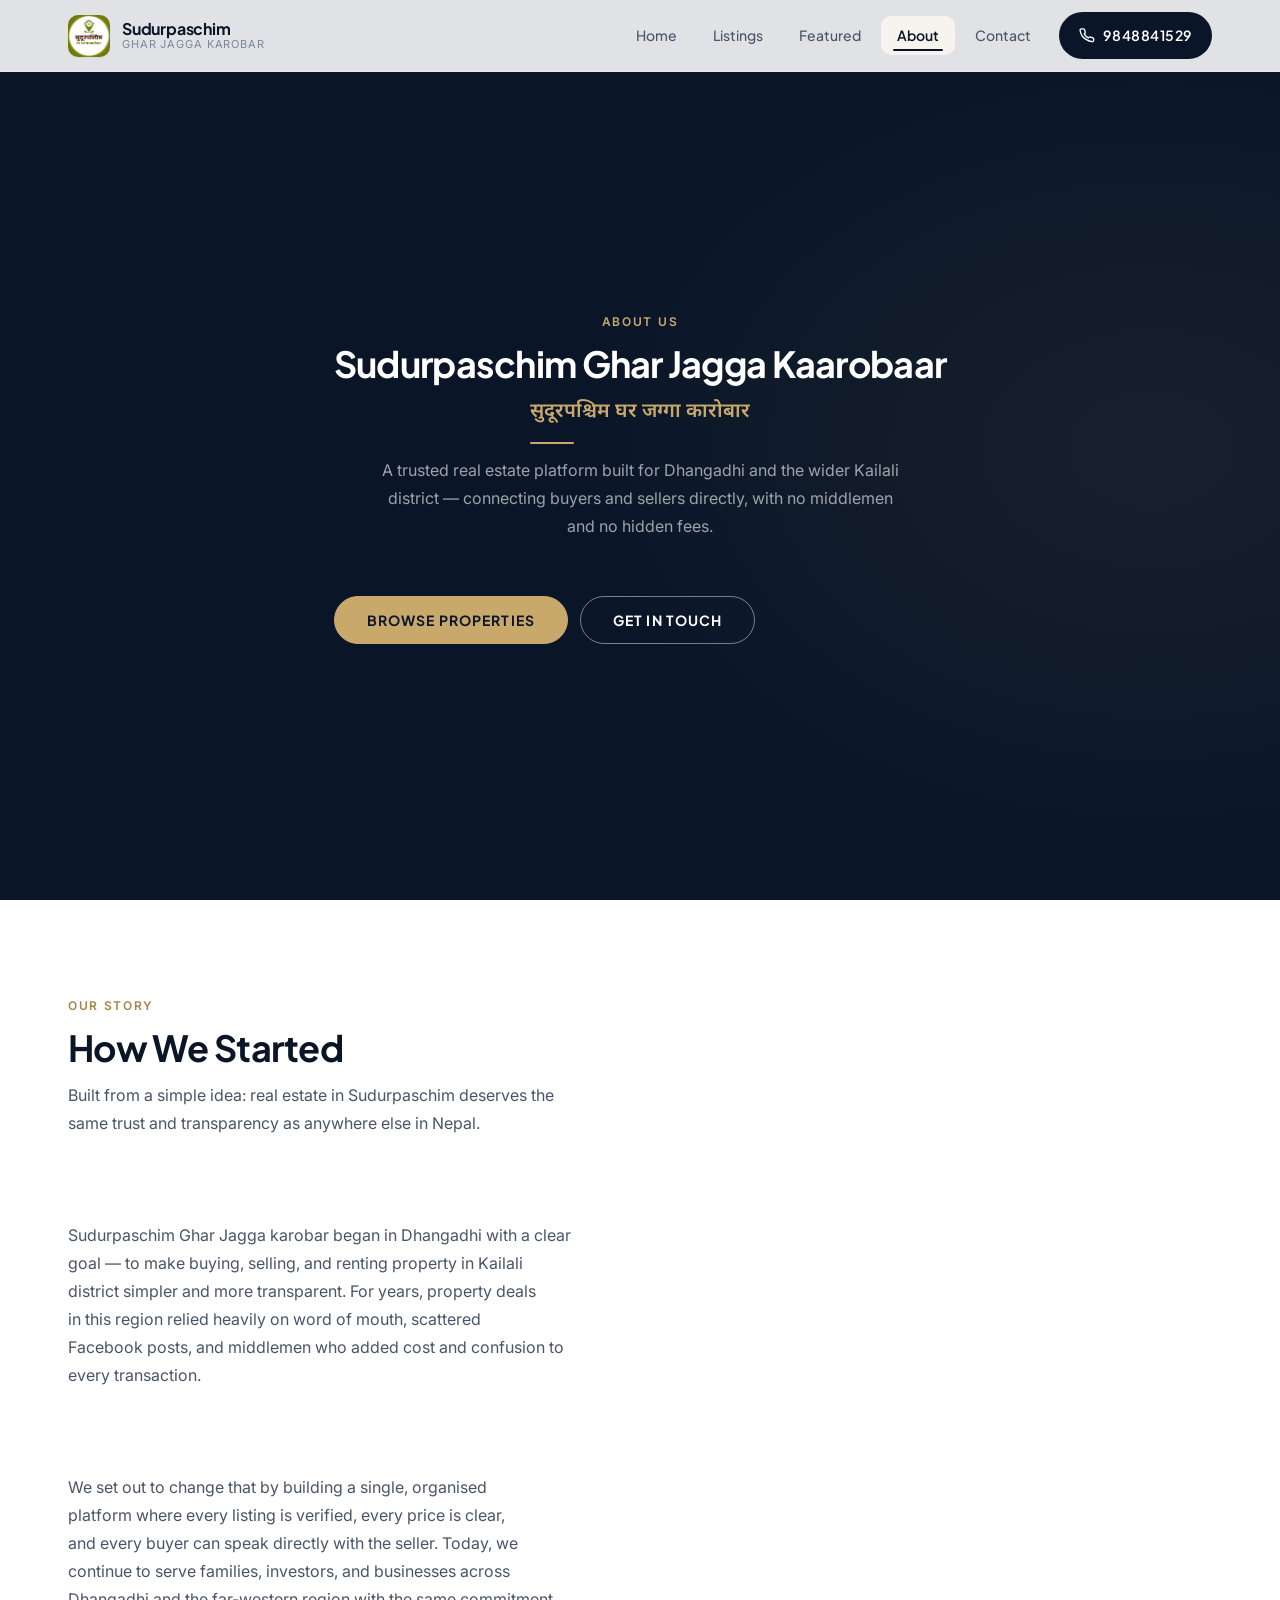
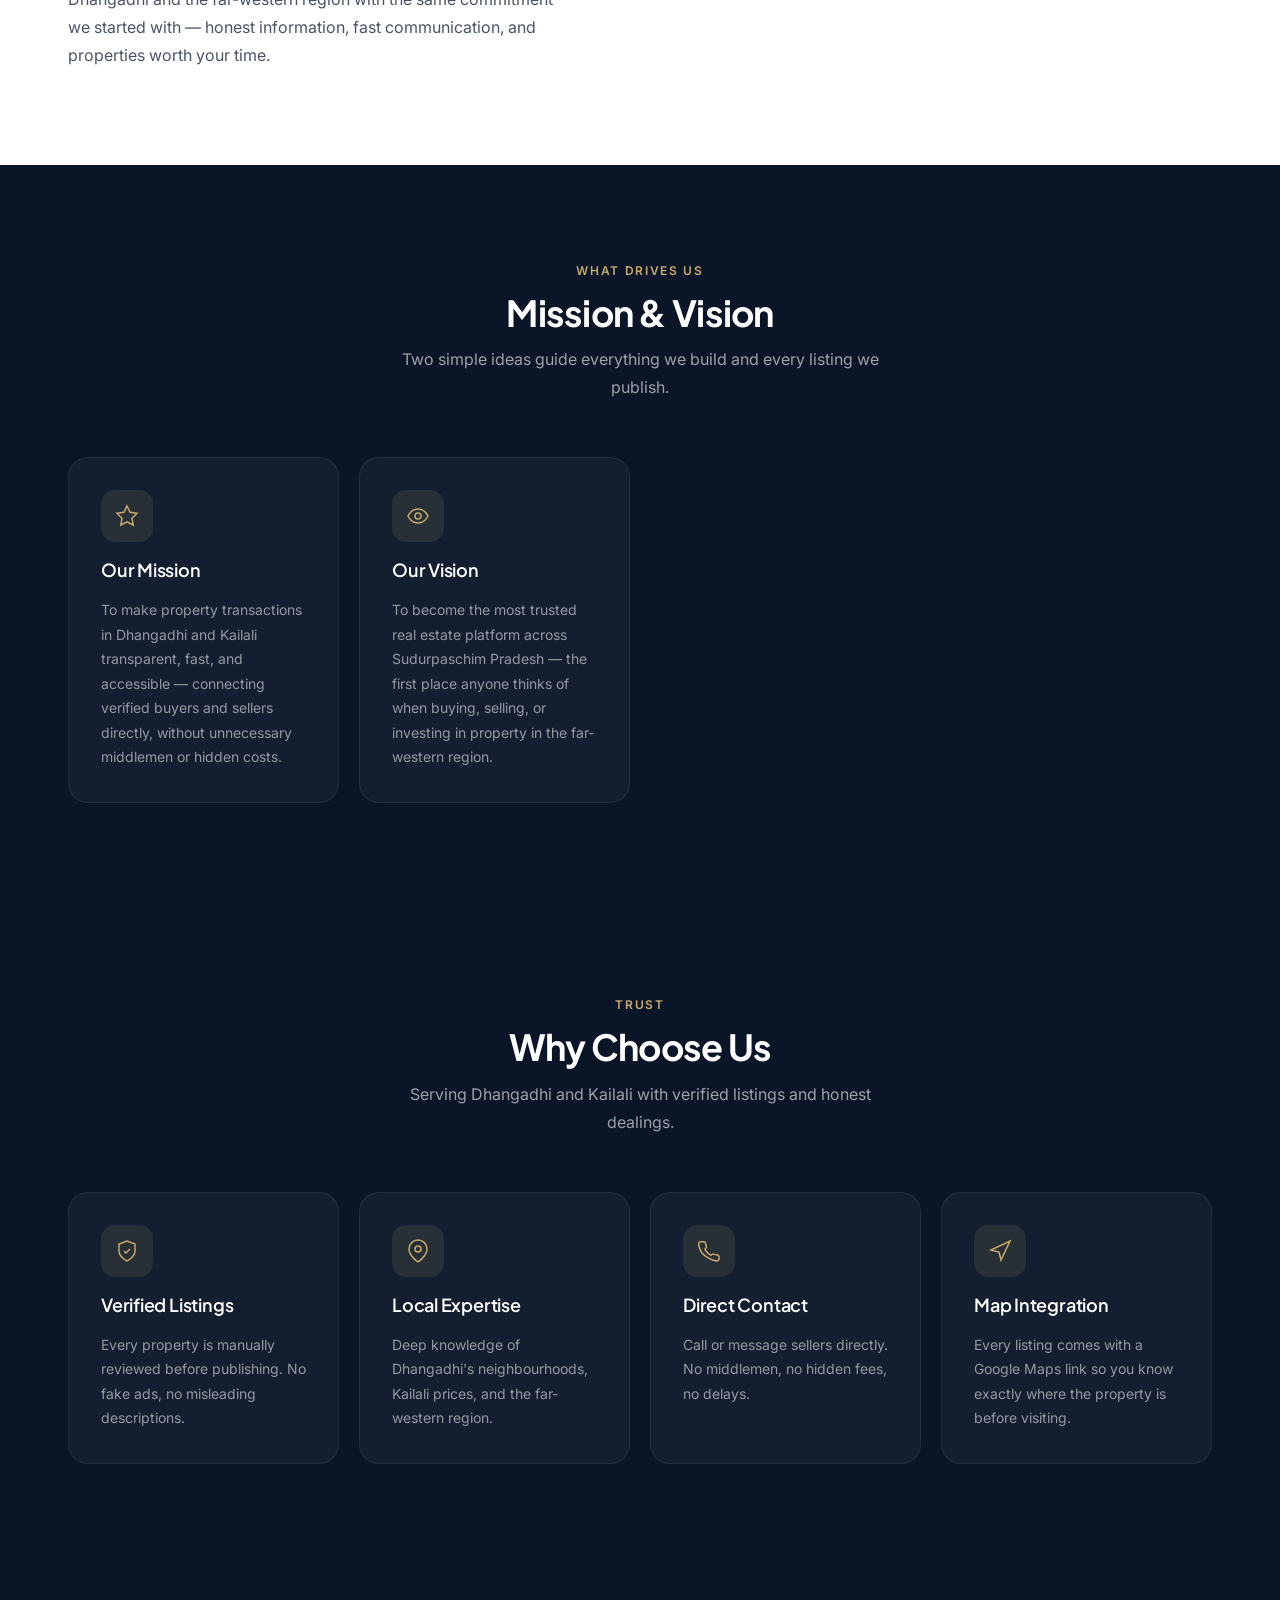
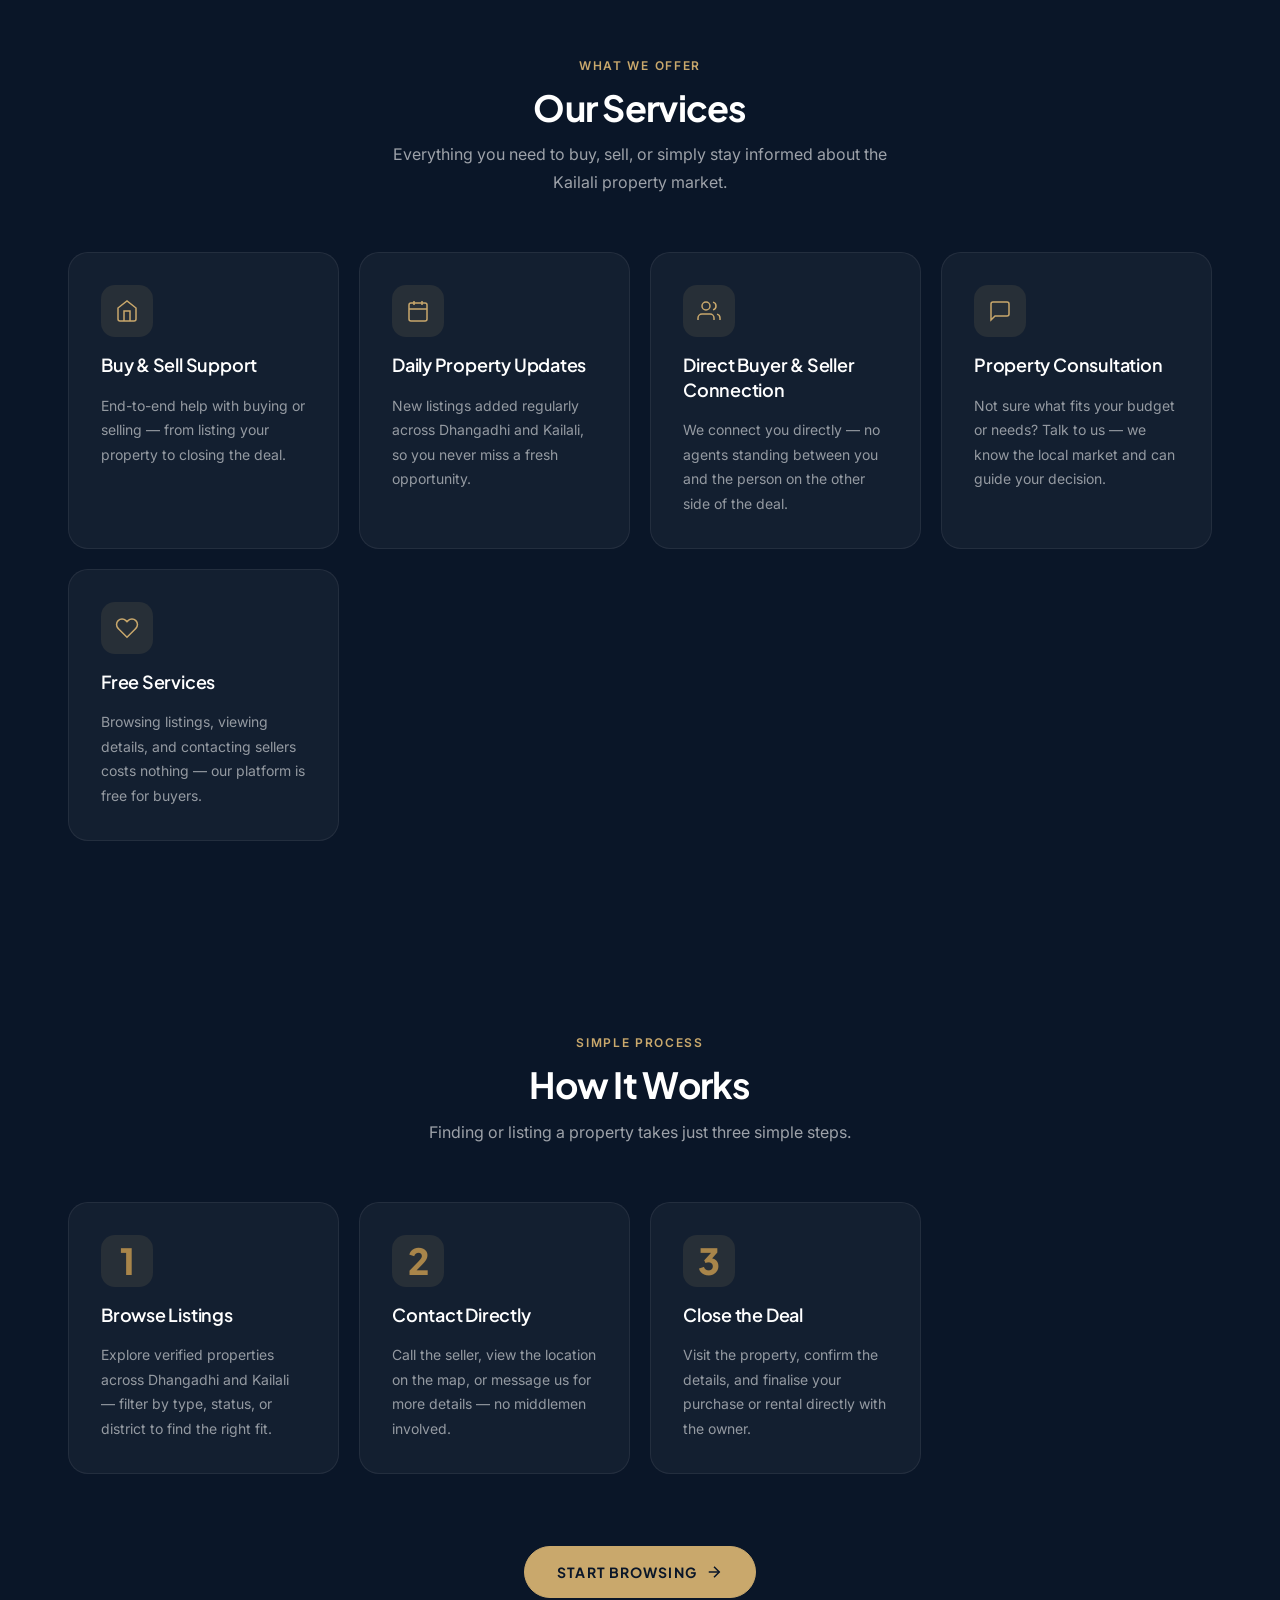
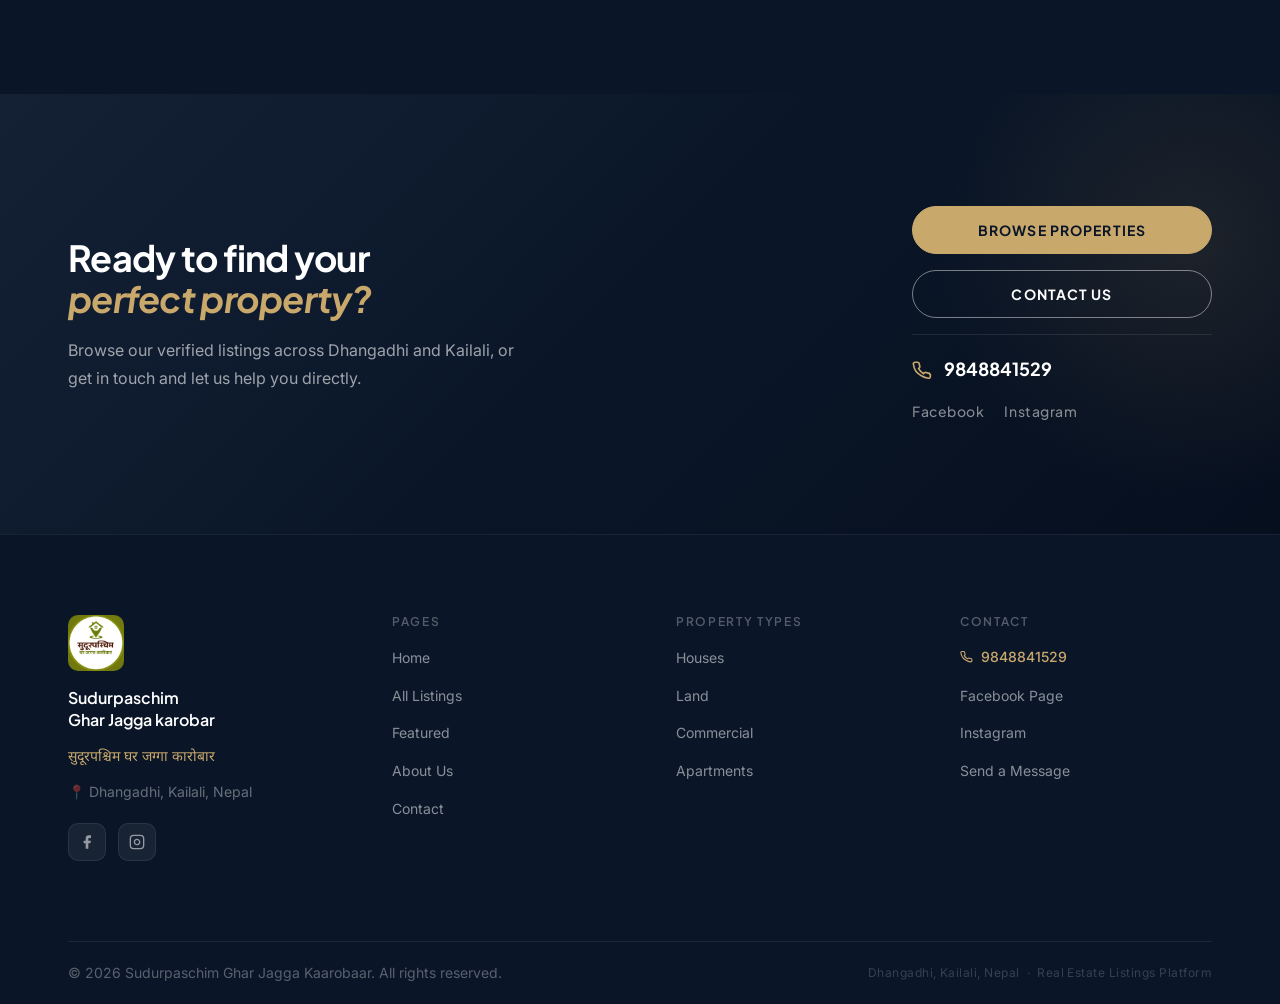
==== commit 88b5837e: "Update about.html" ====
--- a/about.html
+++ b/about.html
@@ -49,7 +49,7 @@
         >
         <div class="nav-logo__text">
           <span class="nav-logo__primary">Sudurpaschim</span>
-          <span class="nav-logo__secondary">Ghar Jagga Kaarobaar</span>
+          <span class="nav-logo__secondary">Ghar Jagga karobar</span>
         </div>
       </a>
 
@@ -150,7 +150,7 @@
 
         <div class="property-detail__section">
           <p class="property-detail__section-body">
-            Sudurpaschim Ghar Jagga Kaarobaar began in Dhangadhi with a clear
+            Sudurpaschim Ghar Jagga karobar began in Dhangadhi with a clear
             goal — to make buying, selling, and renting property in Kailali
             district simpler and more transparent. For years, property deals
             in this region relied heavily on word of mouth, scattered
@@ -565,7 +565,7 @@
               onerror="this.style.display='none'"
             >
           </a>
-          <p class="footer-brand__name">Sudurpaschim<br>Ghar Jagga Kaarobaar</p>
+          <p class="footer-brand__name">Sudurpaschim<br>Ghar Jagga karobar</p>
           <p class="footer-brand__devanagari" lang="ne">सुदूरपश्चिम घर जग्गा कारोबार</p>
           <p class="footer-brand__location">📍 Dhangadhi, Kailali, Nepal</p>
           <div class="footer-brand__socials">
@@ -675,4 +675,4 @@
   <script src="js/script.js"></script>
 
 </body>
-</html>+</html>
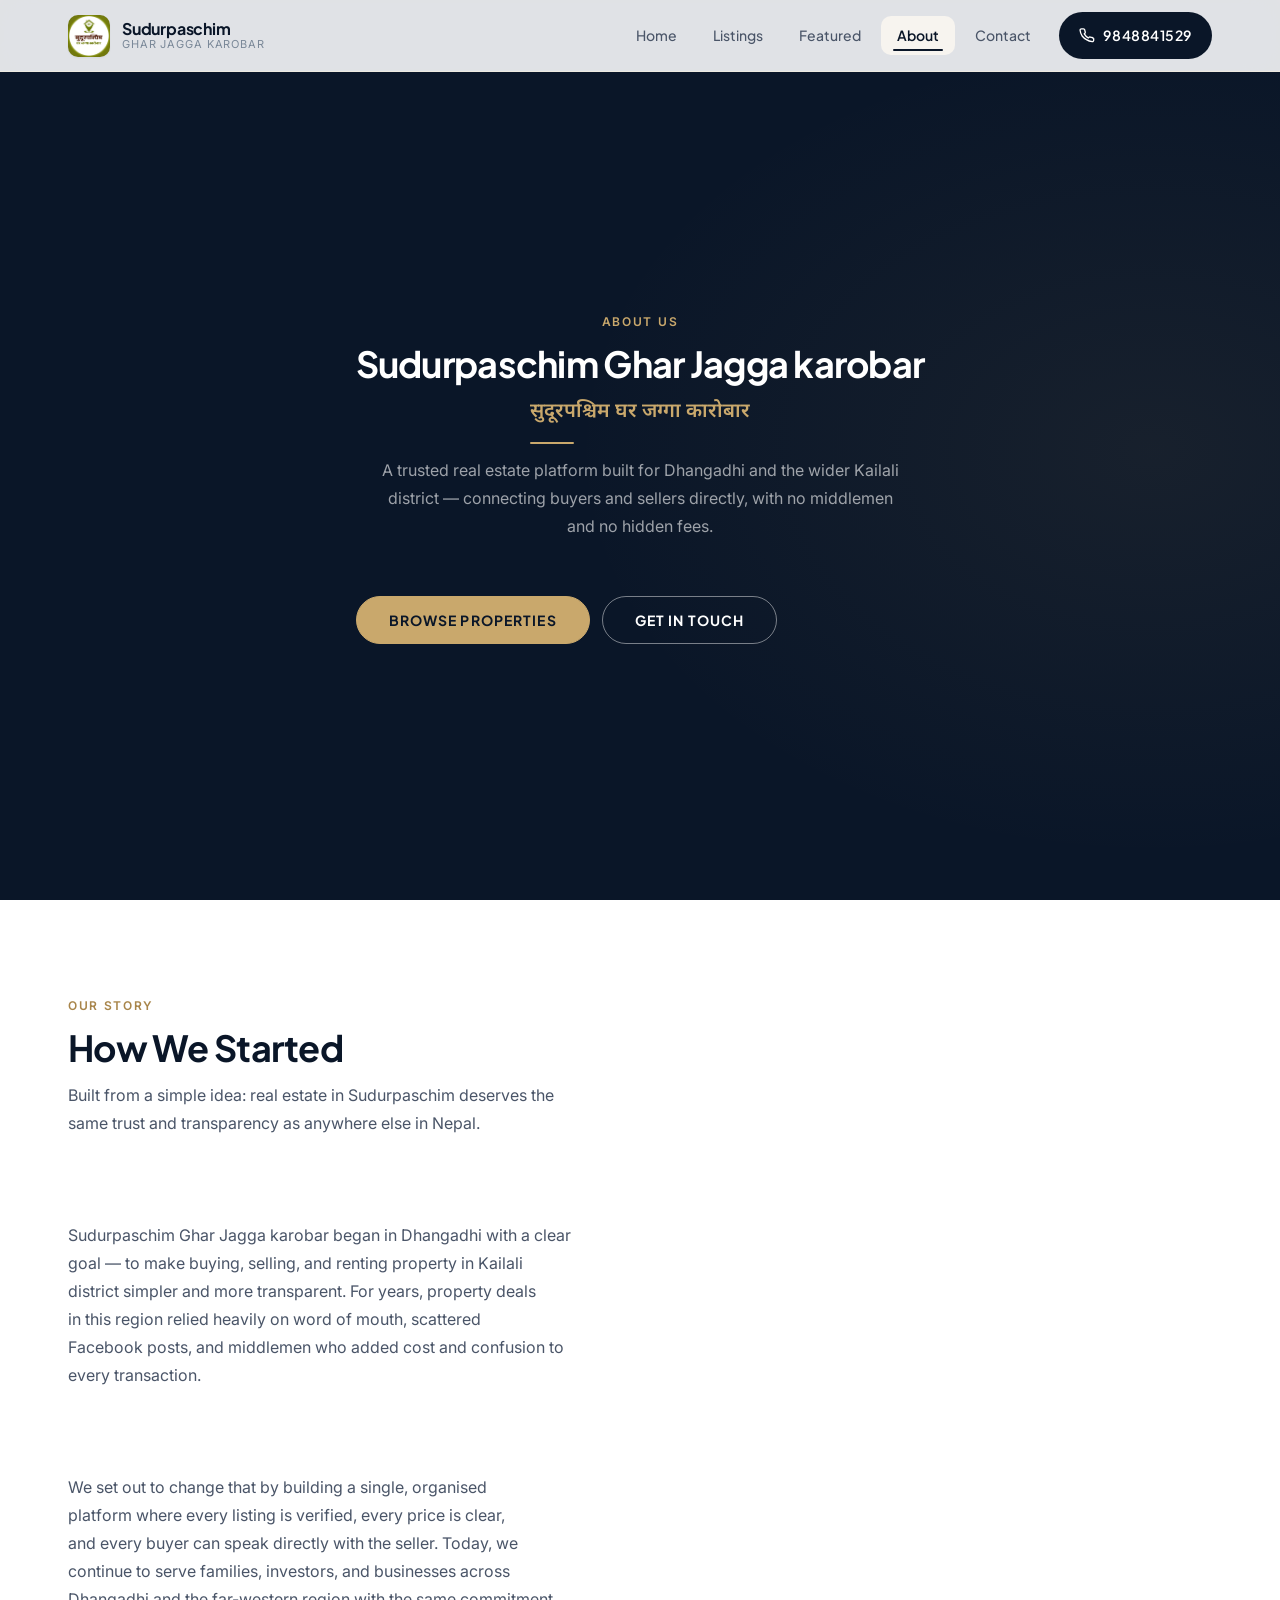
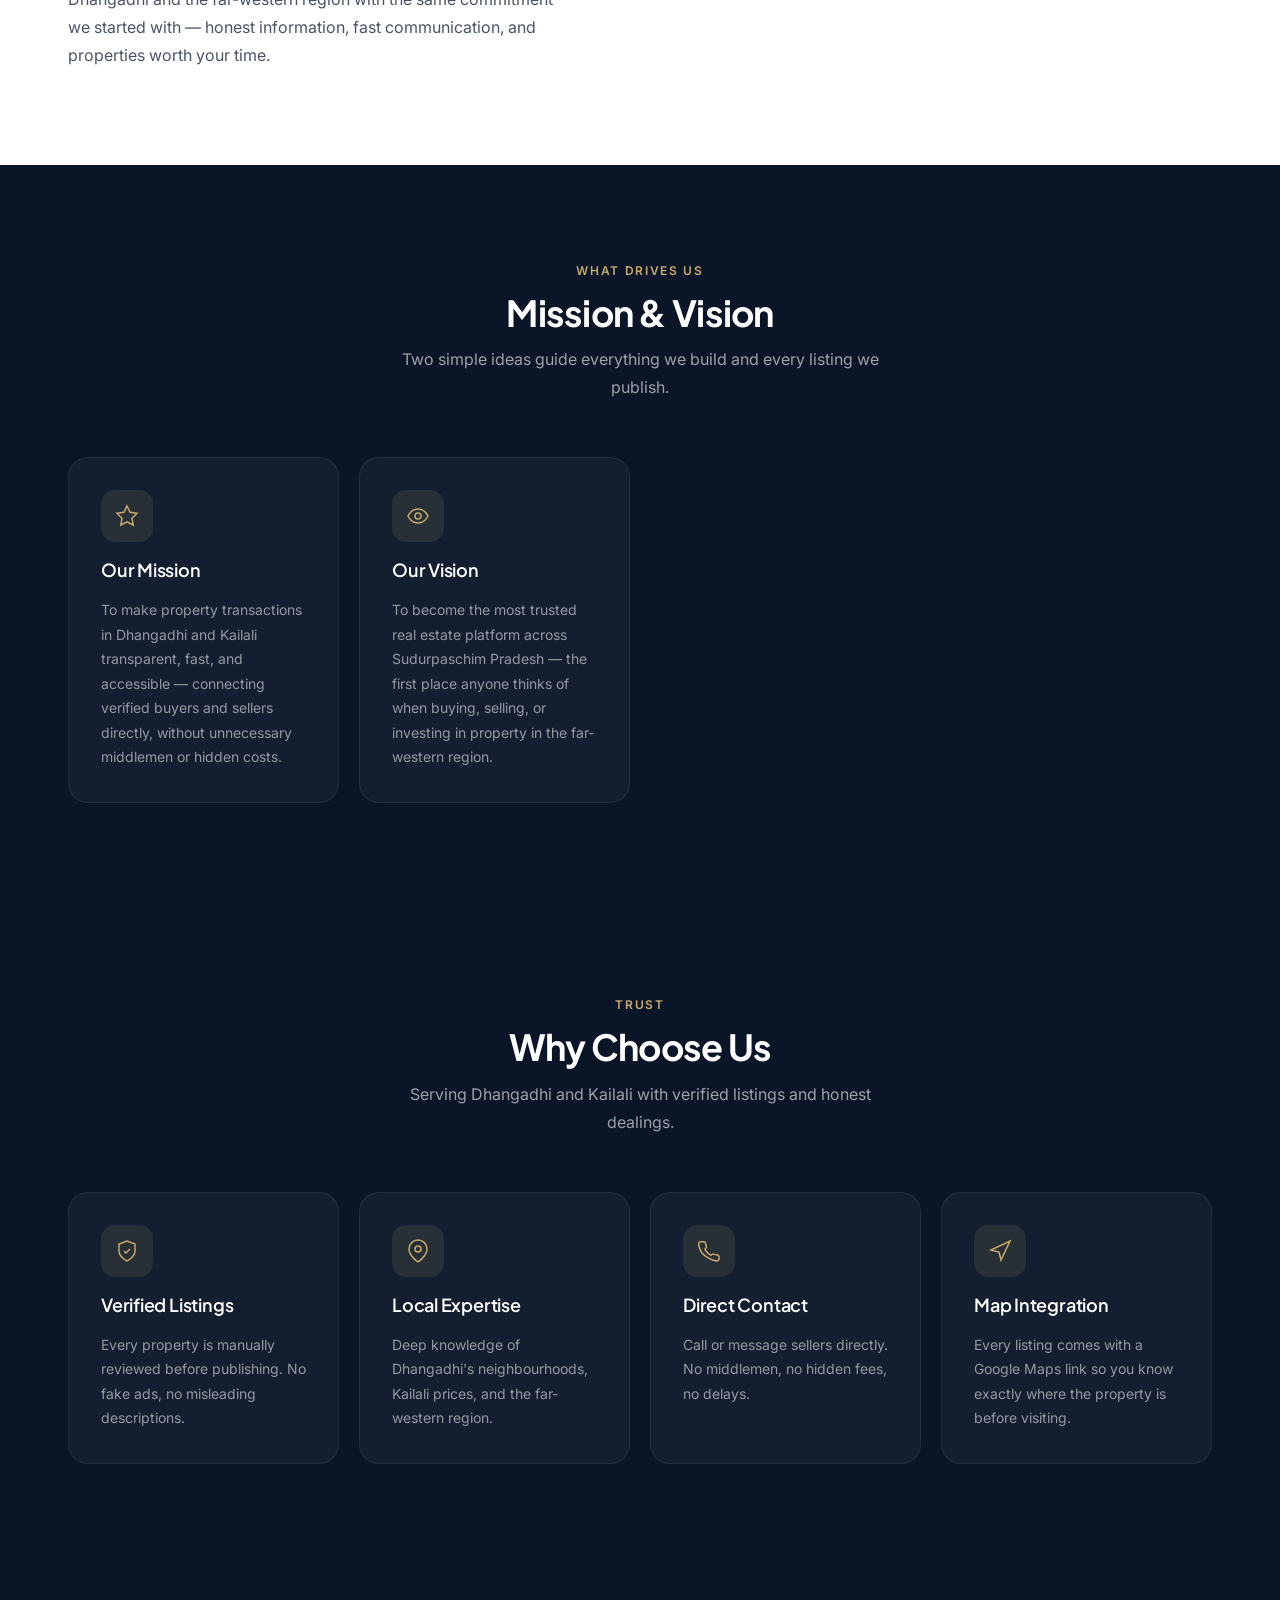
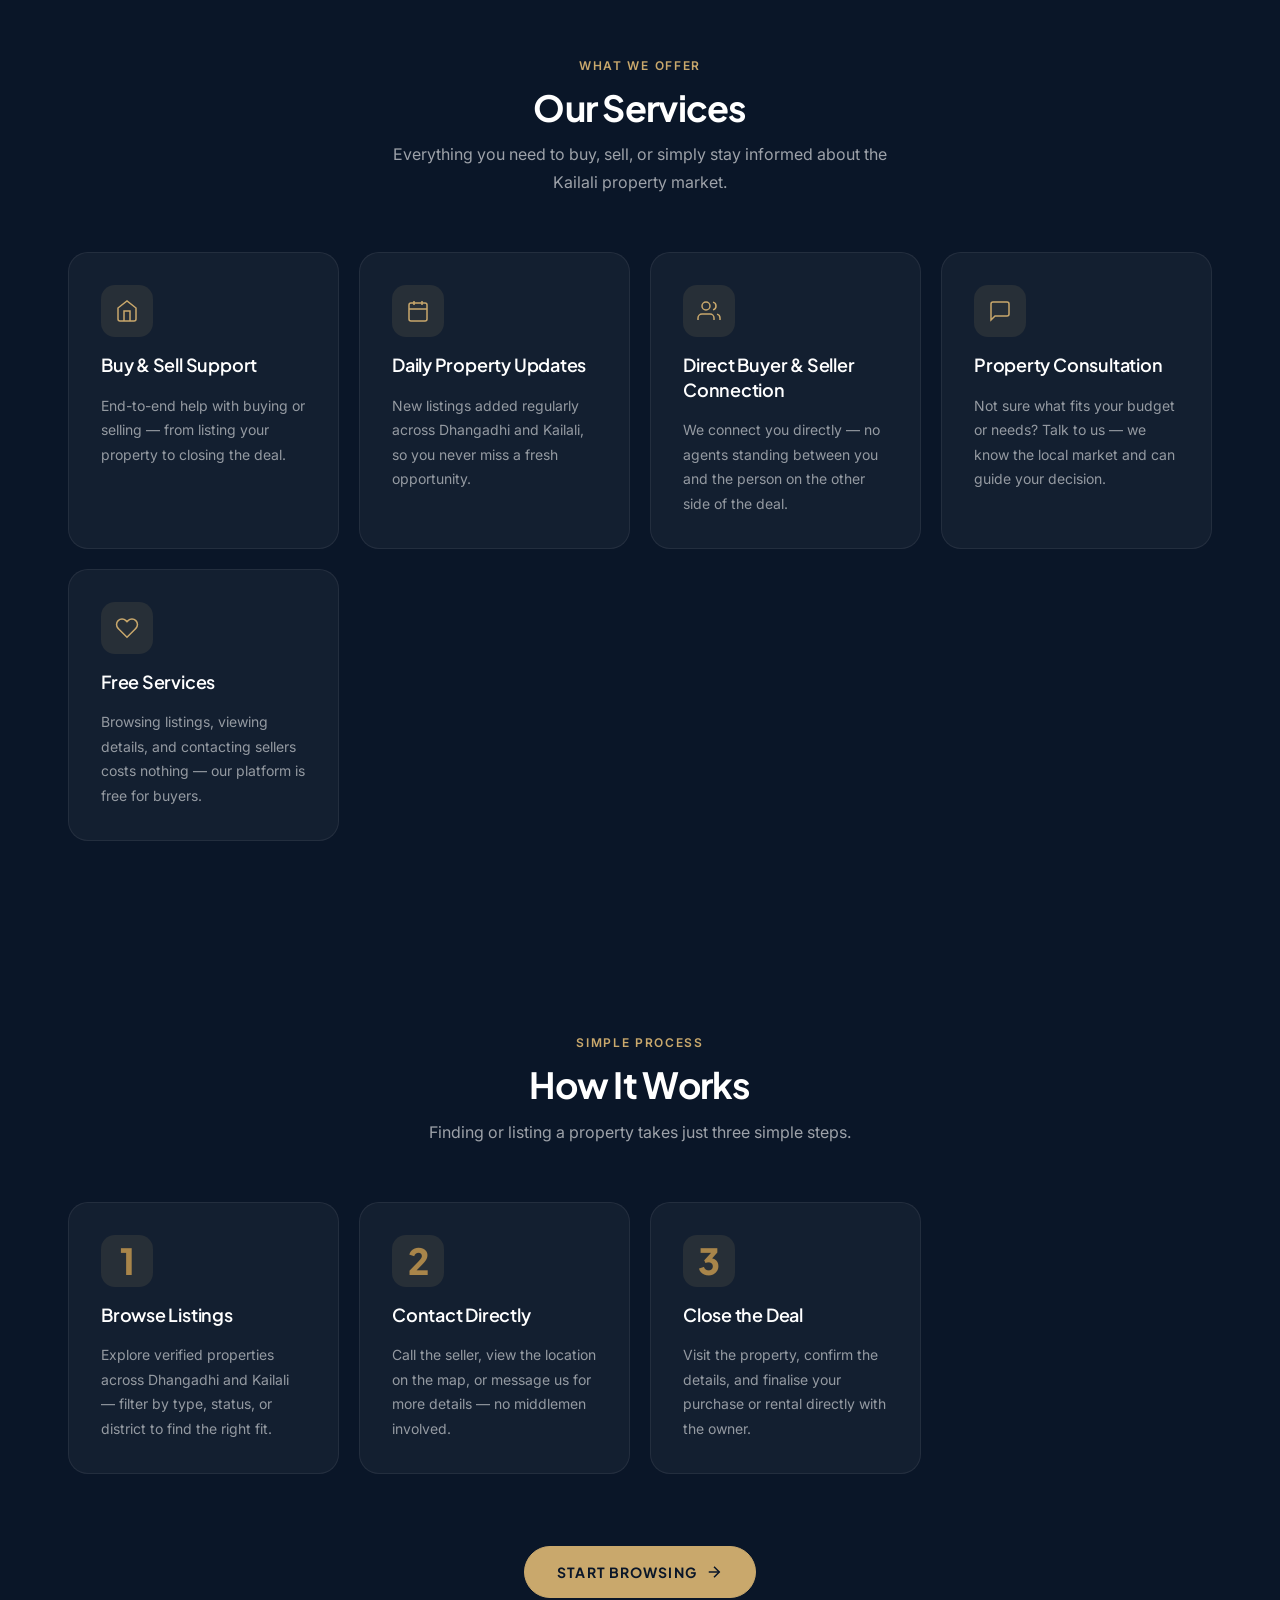
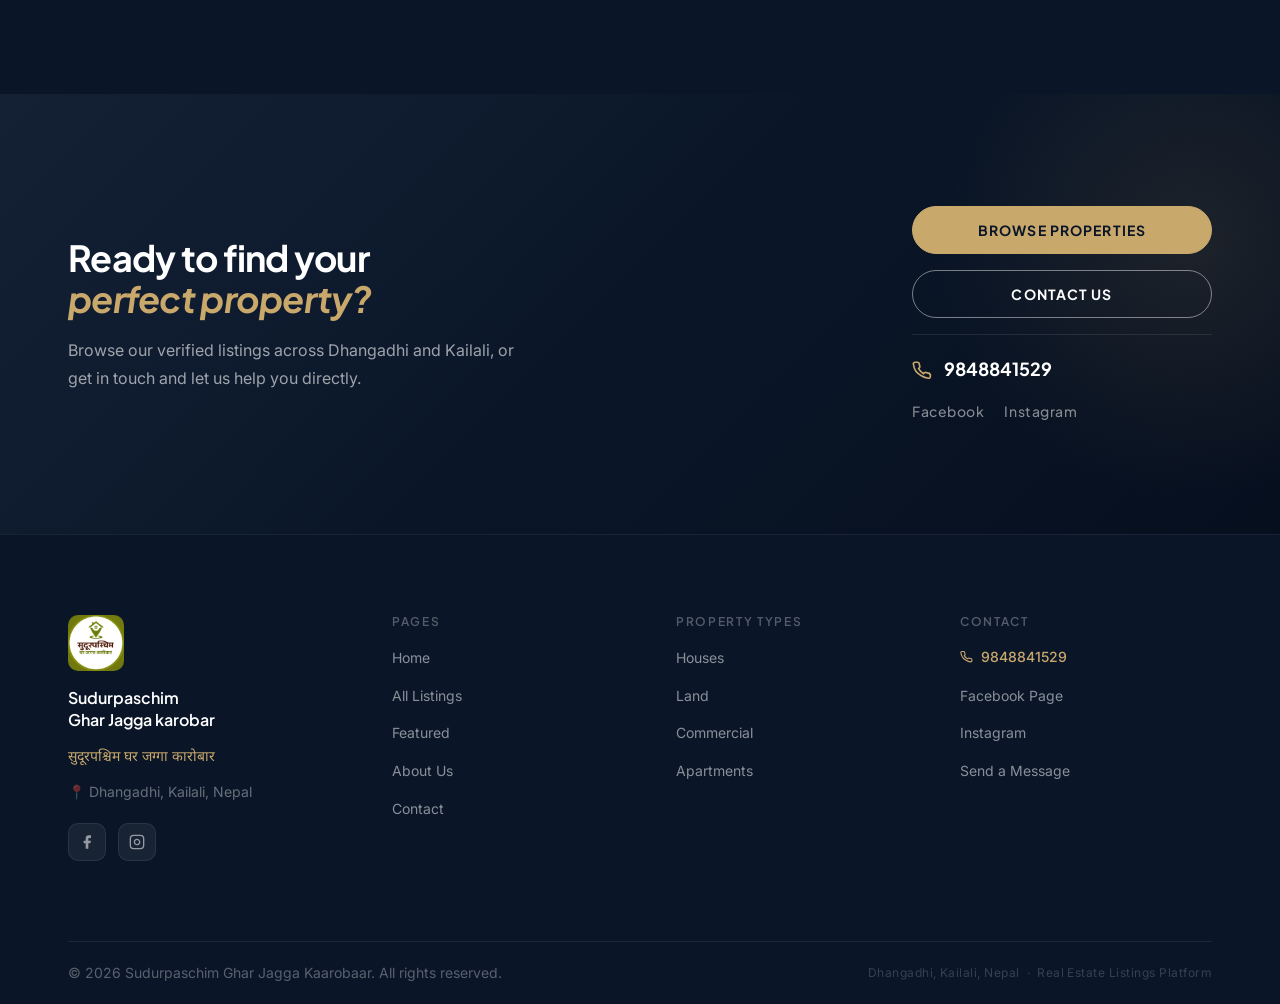
==== commit 6b426067: "Update fmt.Println message from 'Hello' to 'Goodbye'" ====
--- a/about.html
+++ b/about.html
@@ -108,7 +108,7 @@
               About Us
             </div>
             <h1 class="section__title section__title--light" id="aboutPageTitle">
-              Sudurpaschim Ghar Jagga Kaarobaar
+              Sudurpaschim Ghar Jagga karobar
             </h1>
             <p class="hero__devanagari" lang="ne" aria-label="Sudurpaschim Ghar Jagga Kaarobaar in Devanagari">
               सुदूरपश्चिम घर जग्गा कारोबार
--- a/css/style.css
+++ b/css/style.css
@@ -2880,7 +2880,7 @@
 .gallery__slide img {
   width:            100%;
   height:           100%;
-  object-fit:       cover;
+  object-fit:       contain;
   object-position:  center;
   display:          block;
 }
@@ -3227,4 +3227,4 @@
   display:     flex;
   align-items: center;
   gap:         var(--space-2);
-}+}
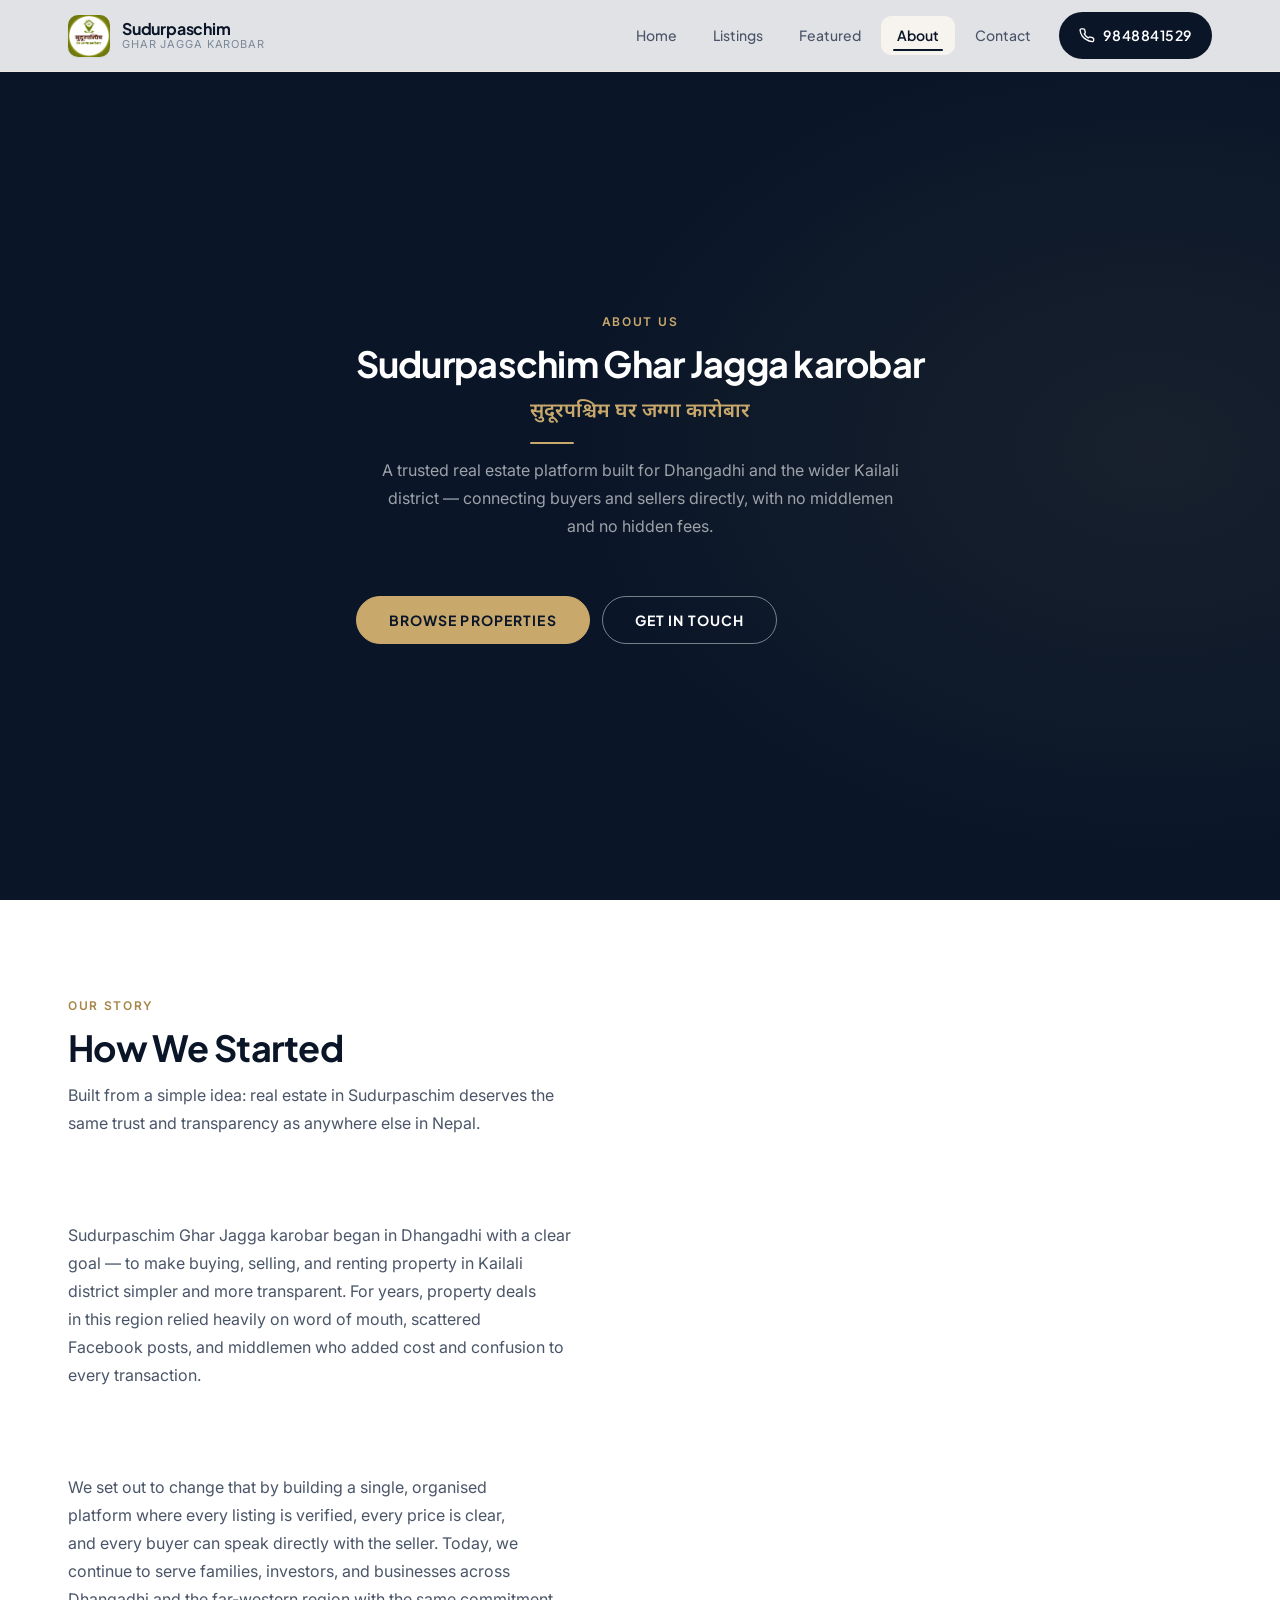
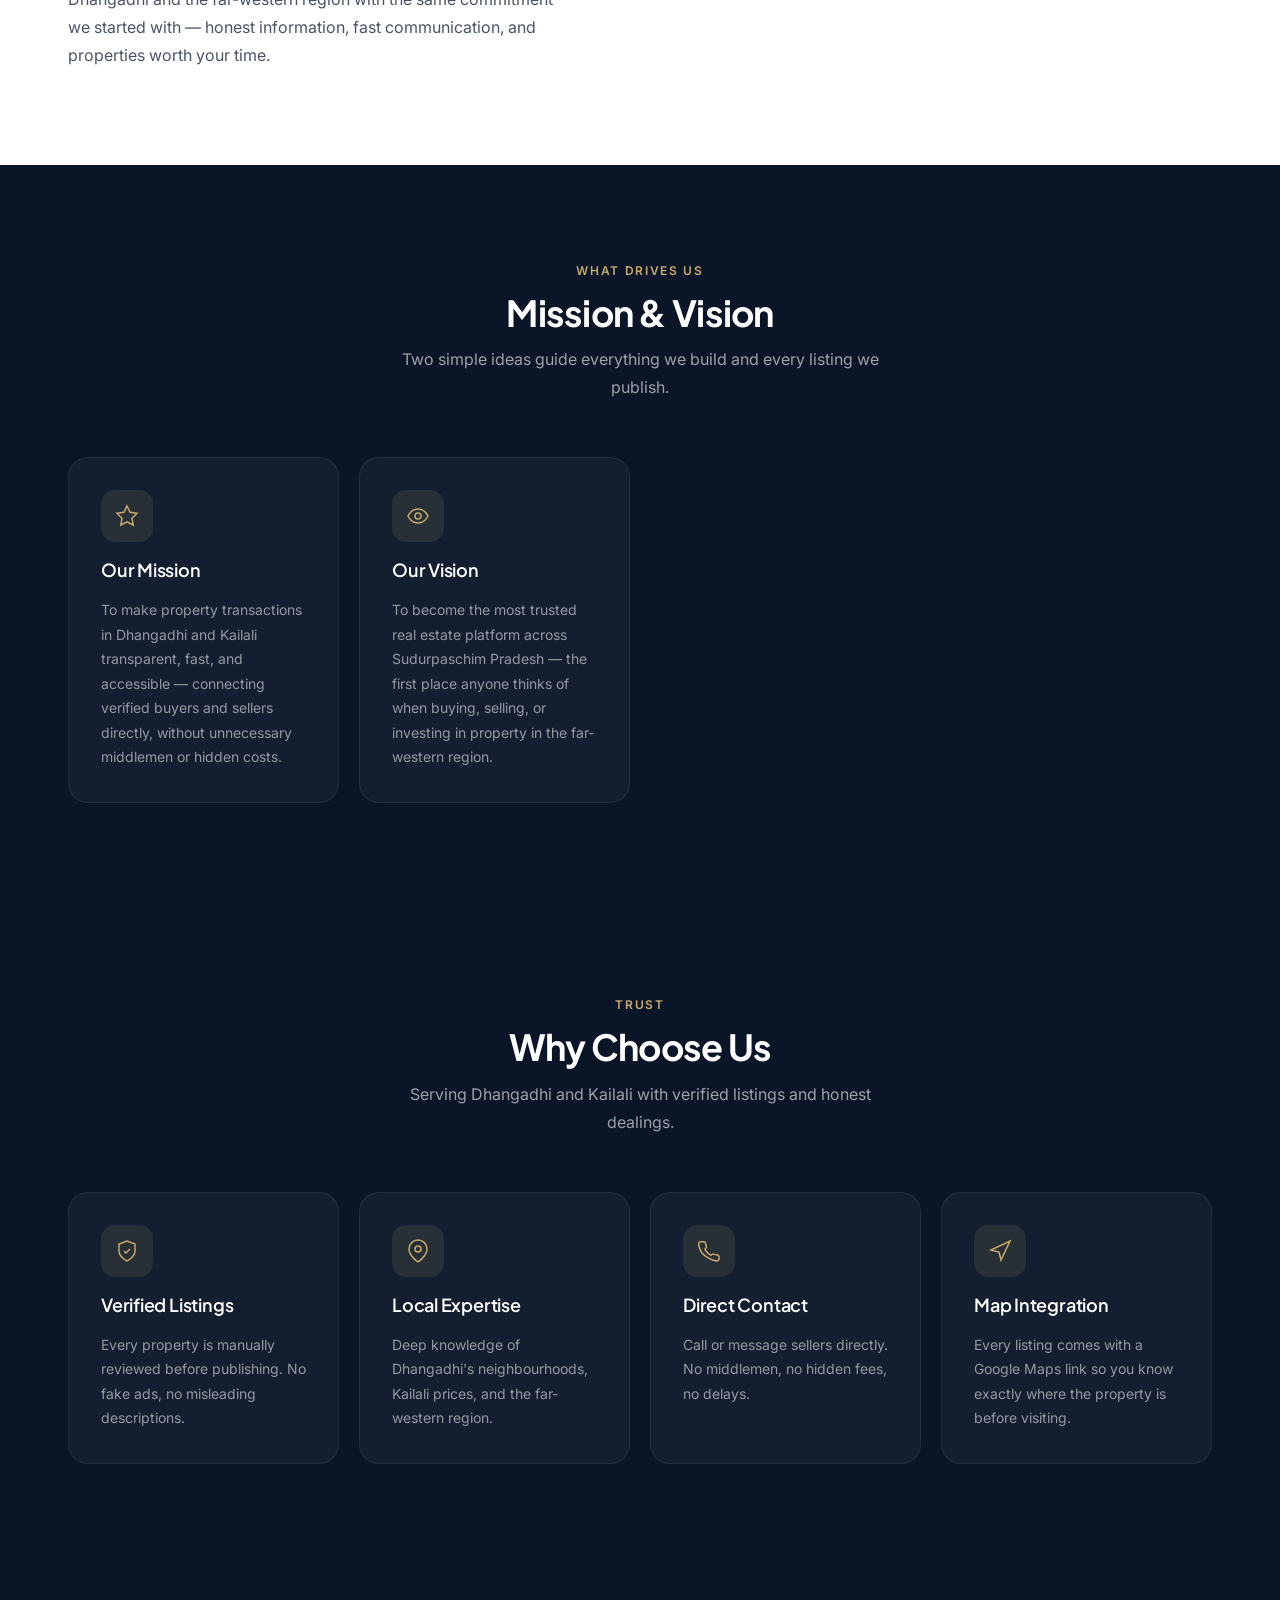
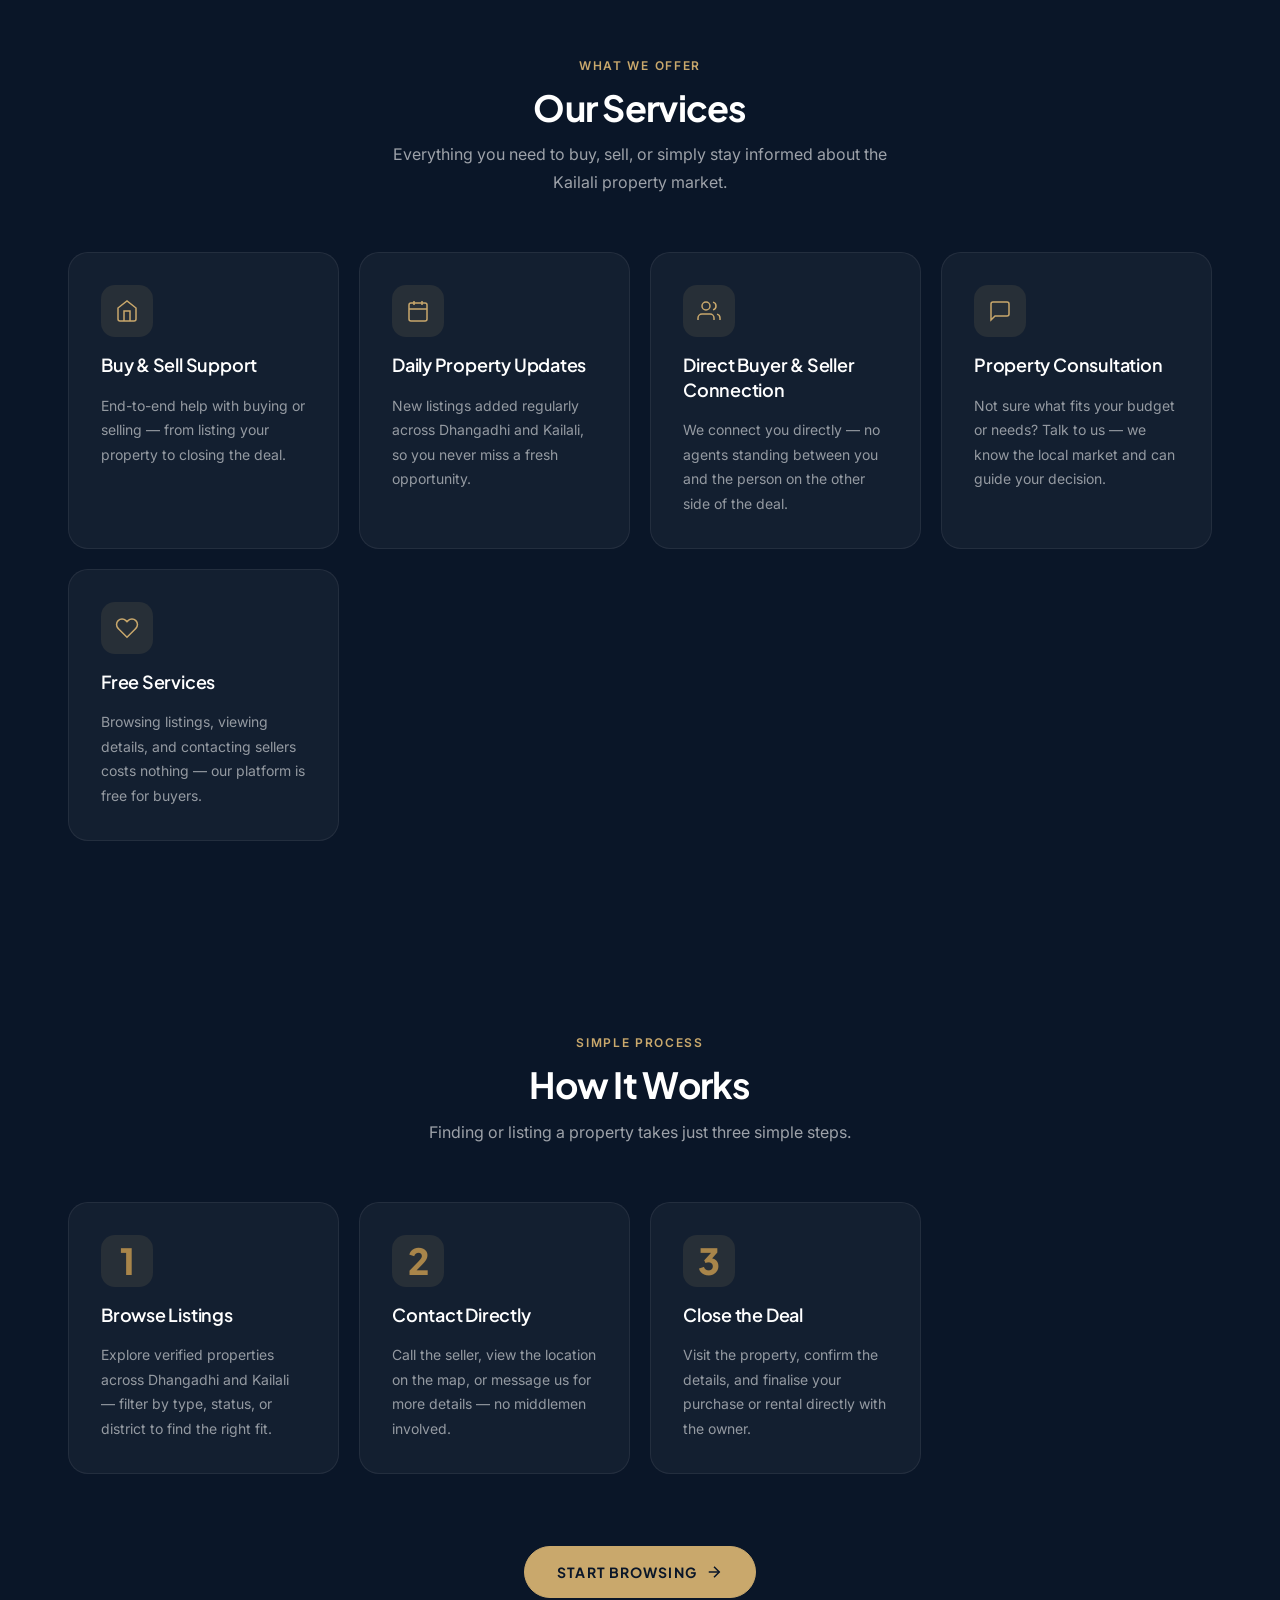
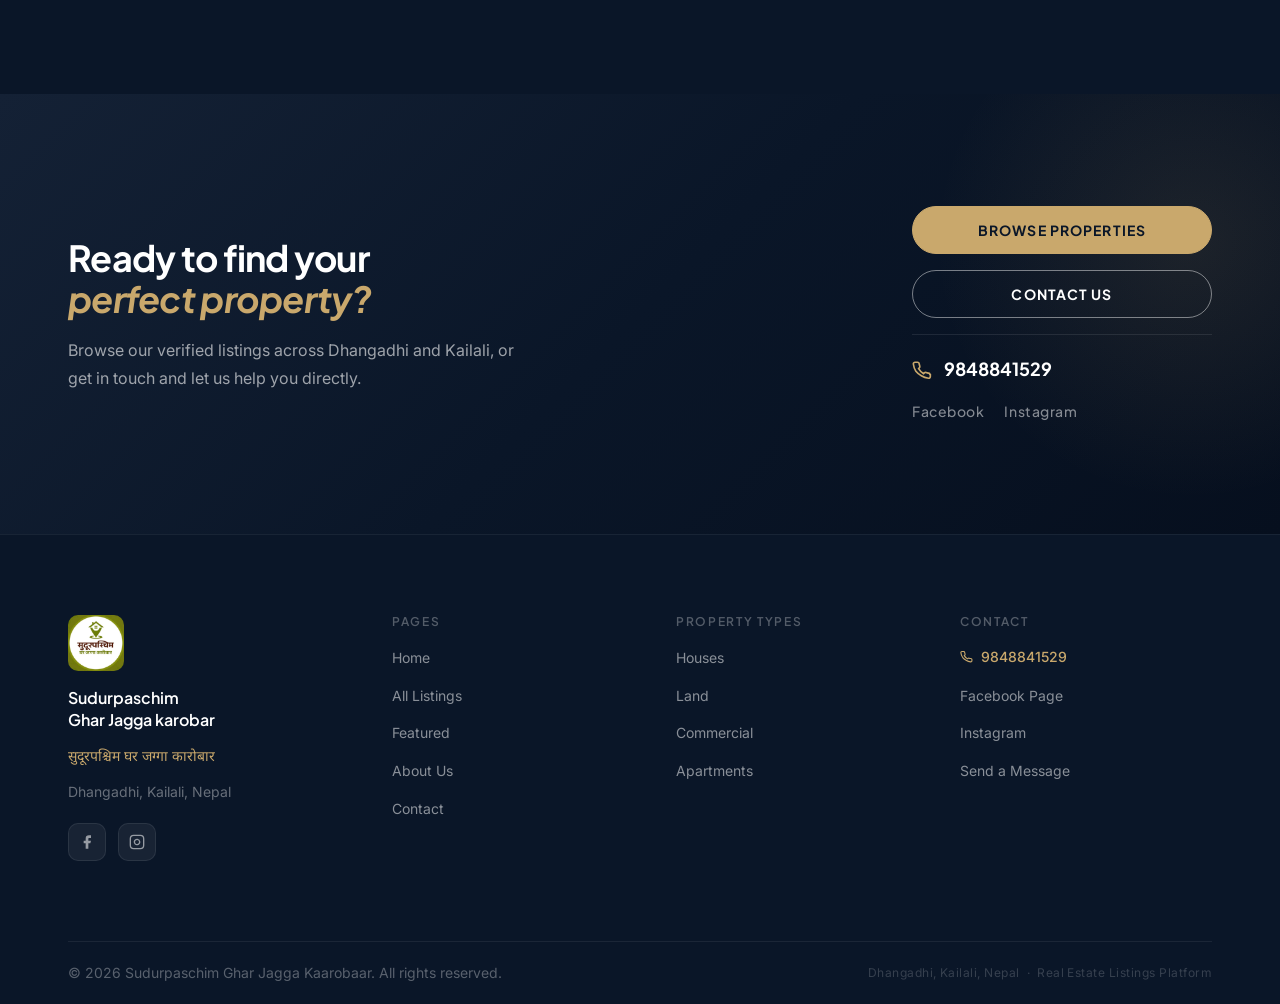
==== commit dd7845e9: "Update about.html" ====
--- a/about.html
+++ b/about.html
@@ -567,7 +567,7 @@
           </a>
           <p class="footer-brand__name">Sudurpaschim<br>Ghar Jagga karobar</p>
           <p class="footer-brand__devanagari" lang="ne">सुदूरपश्चिम घर जग्गा कारोबार</p>
-          <p class="footer-brand__location">📍 Dhangadhi, Kailali, Nepal</p>
+          <p class="footer-brand__location">Dhangadhi, Kailali, Nepal</p>
           <div class="footer-brand__socials">
             <a href="https://www.facebook.com/profile.php?id=100064083400124"
                class="footer-social-link" target="_blank" rel="noopener noreferrer"
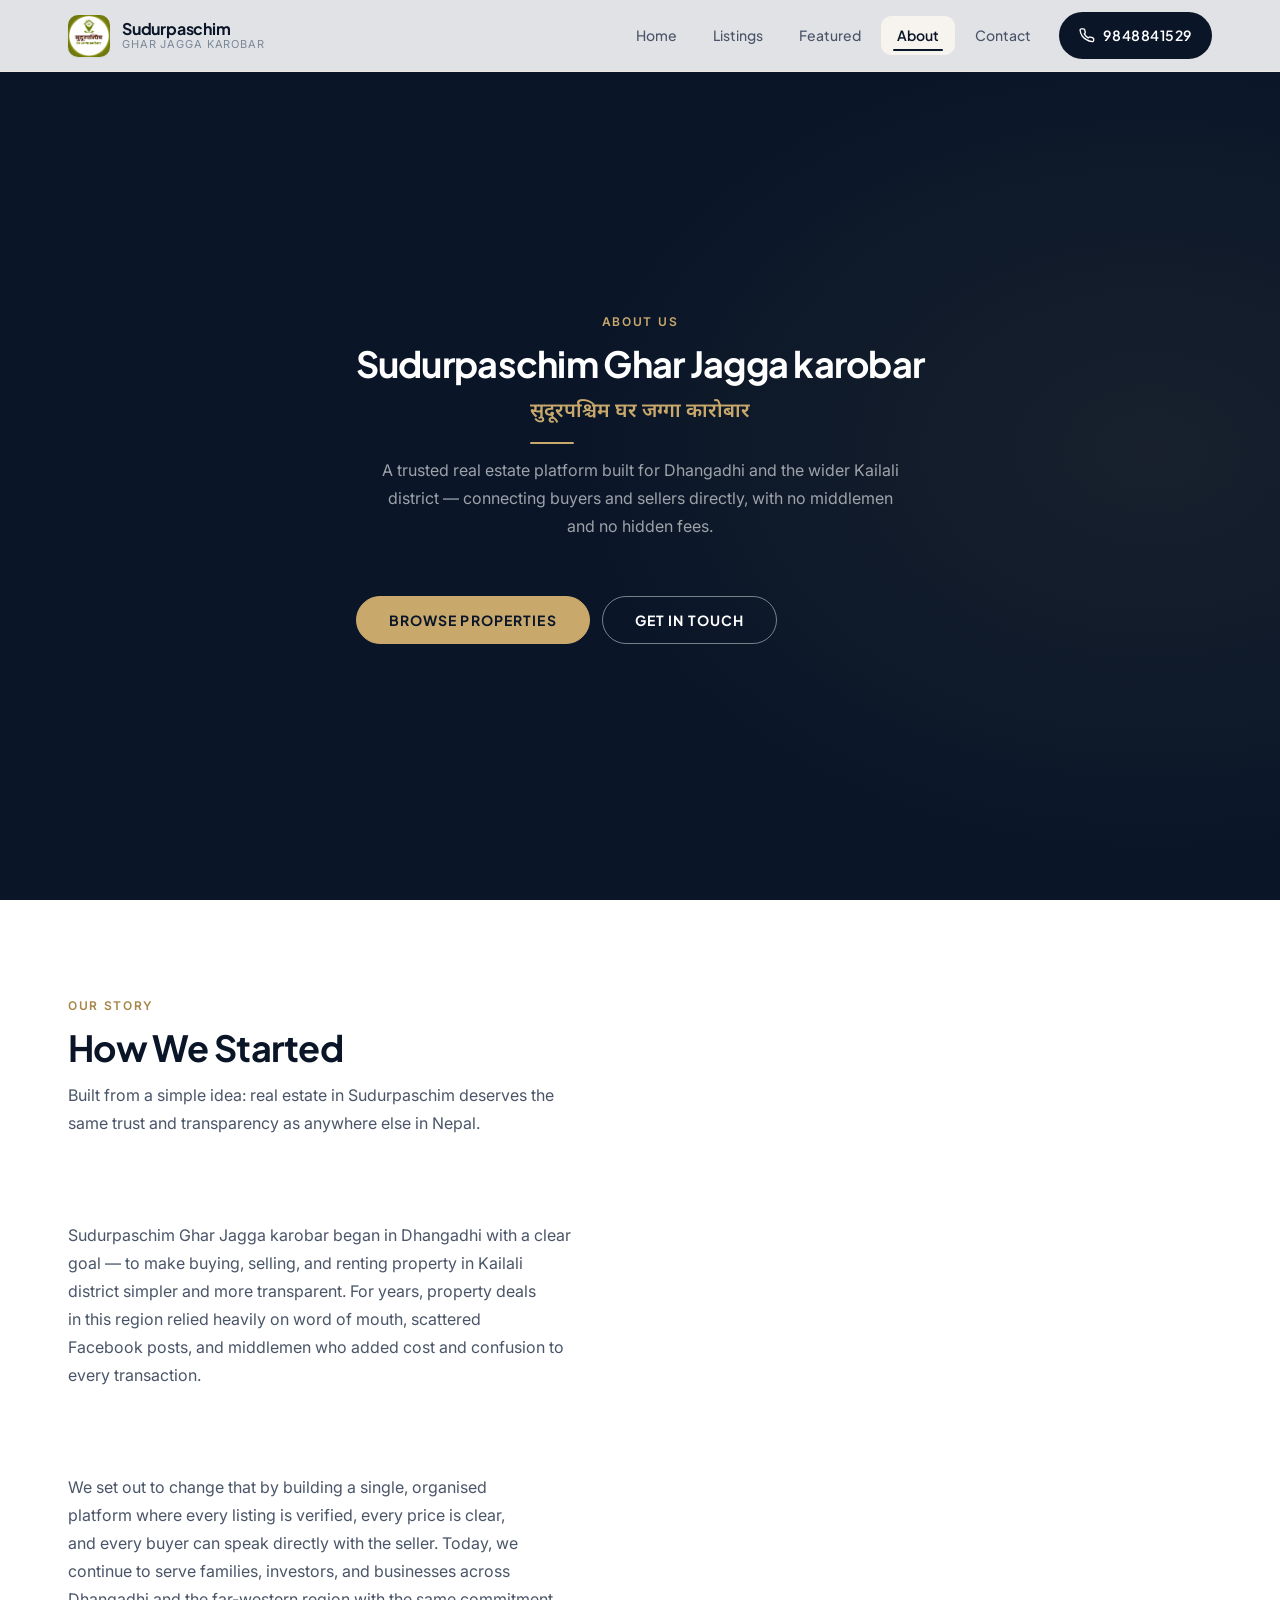
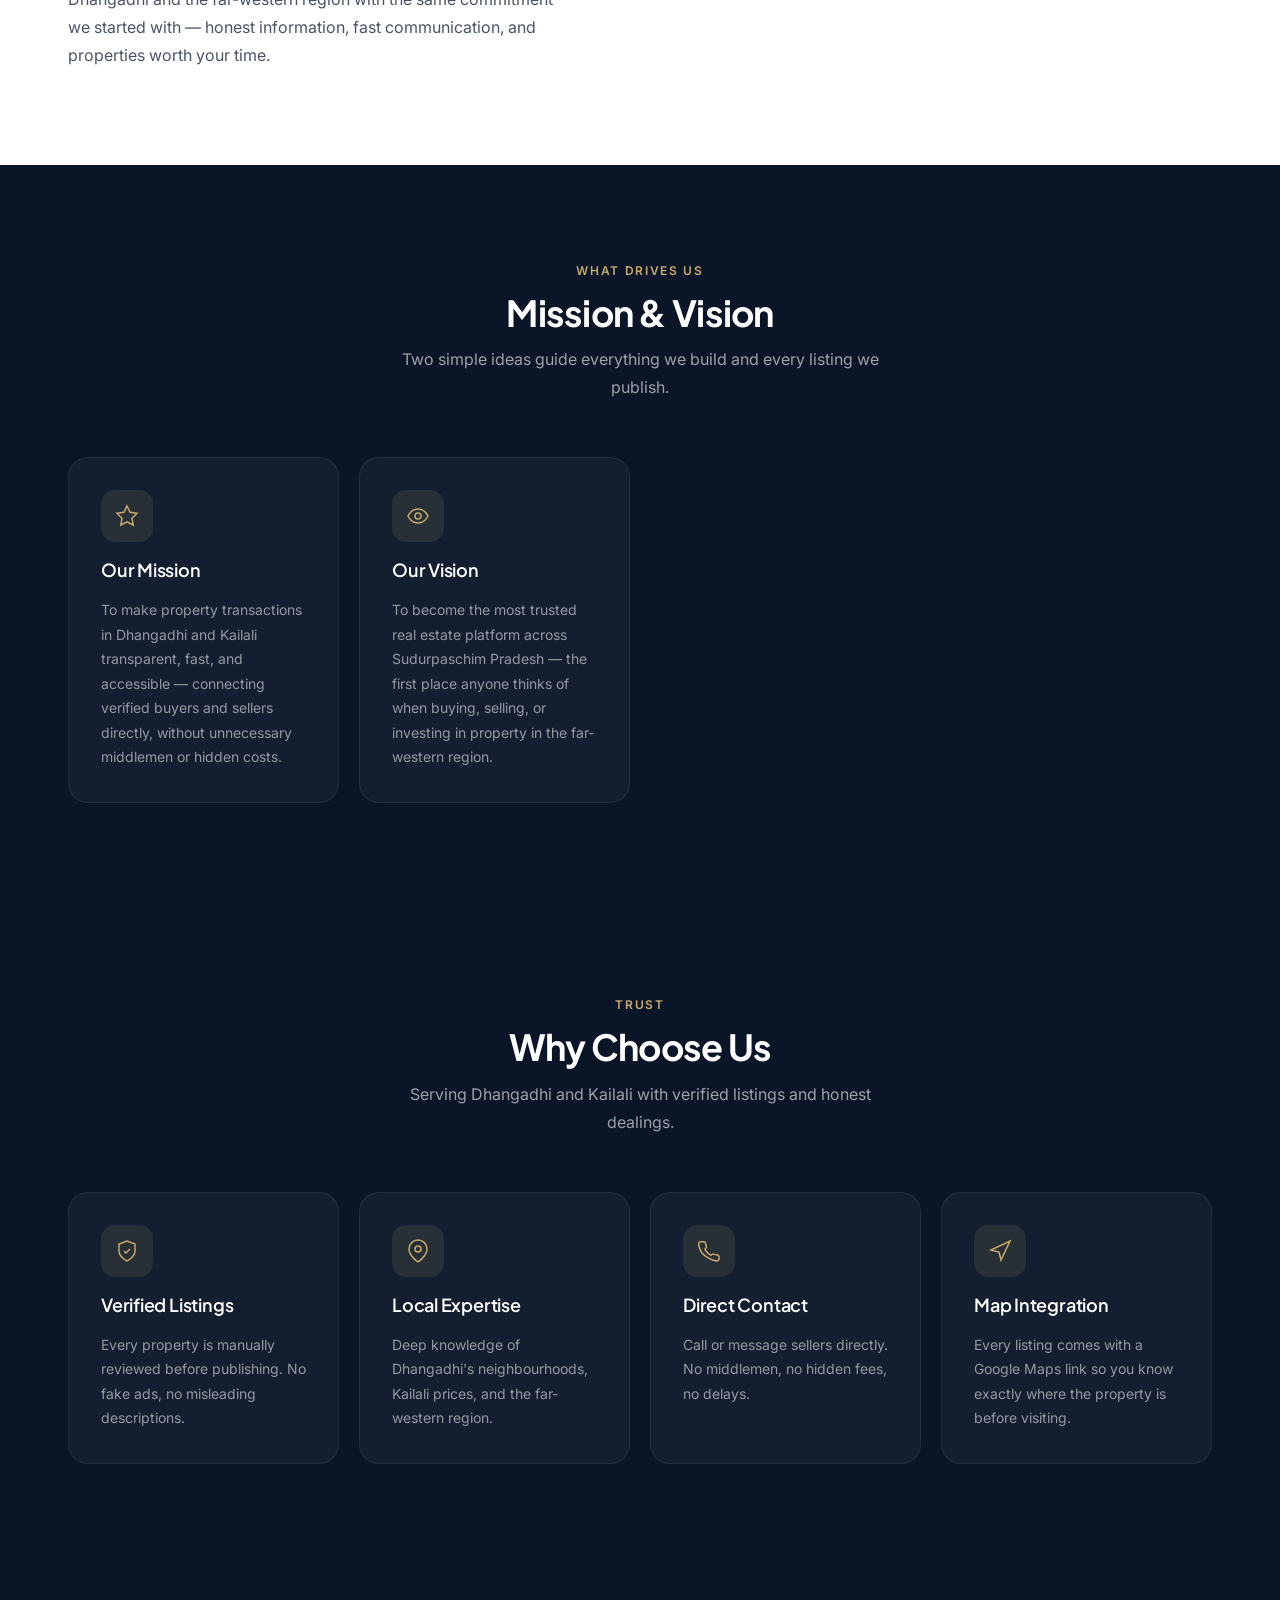
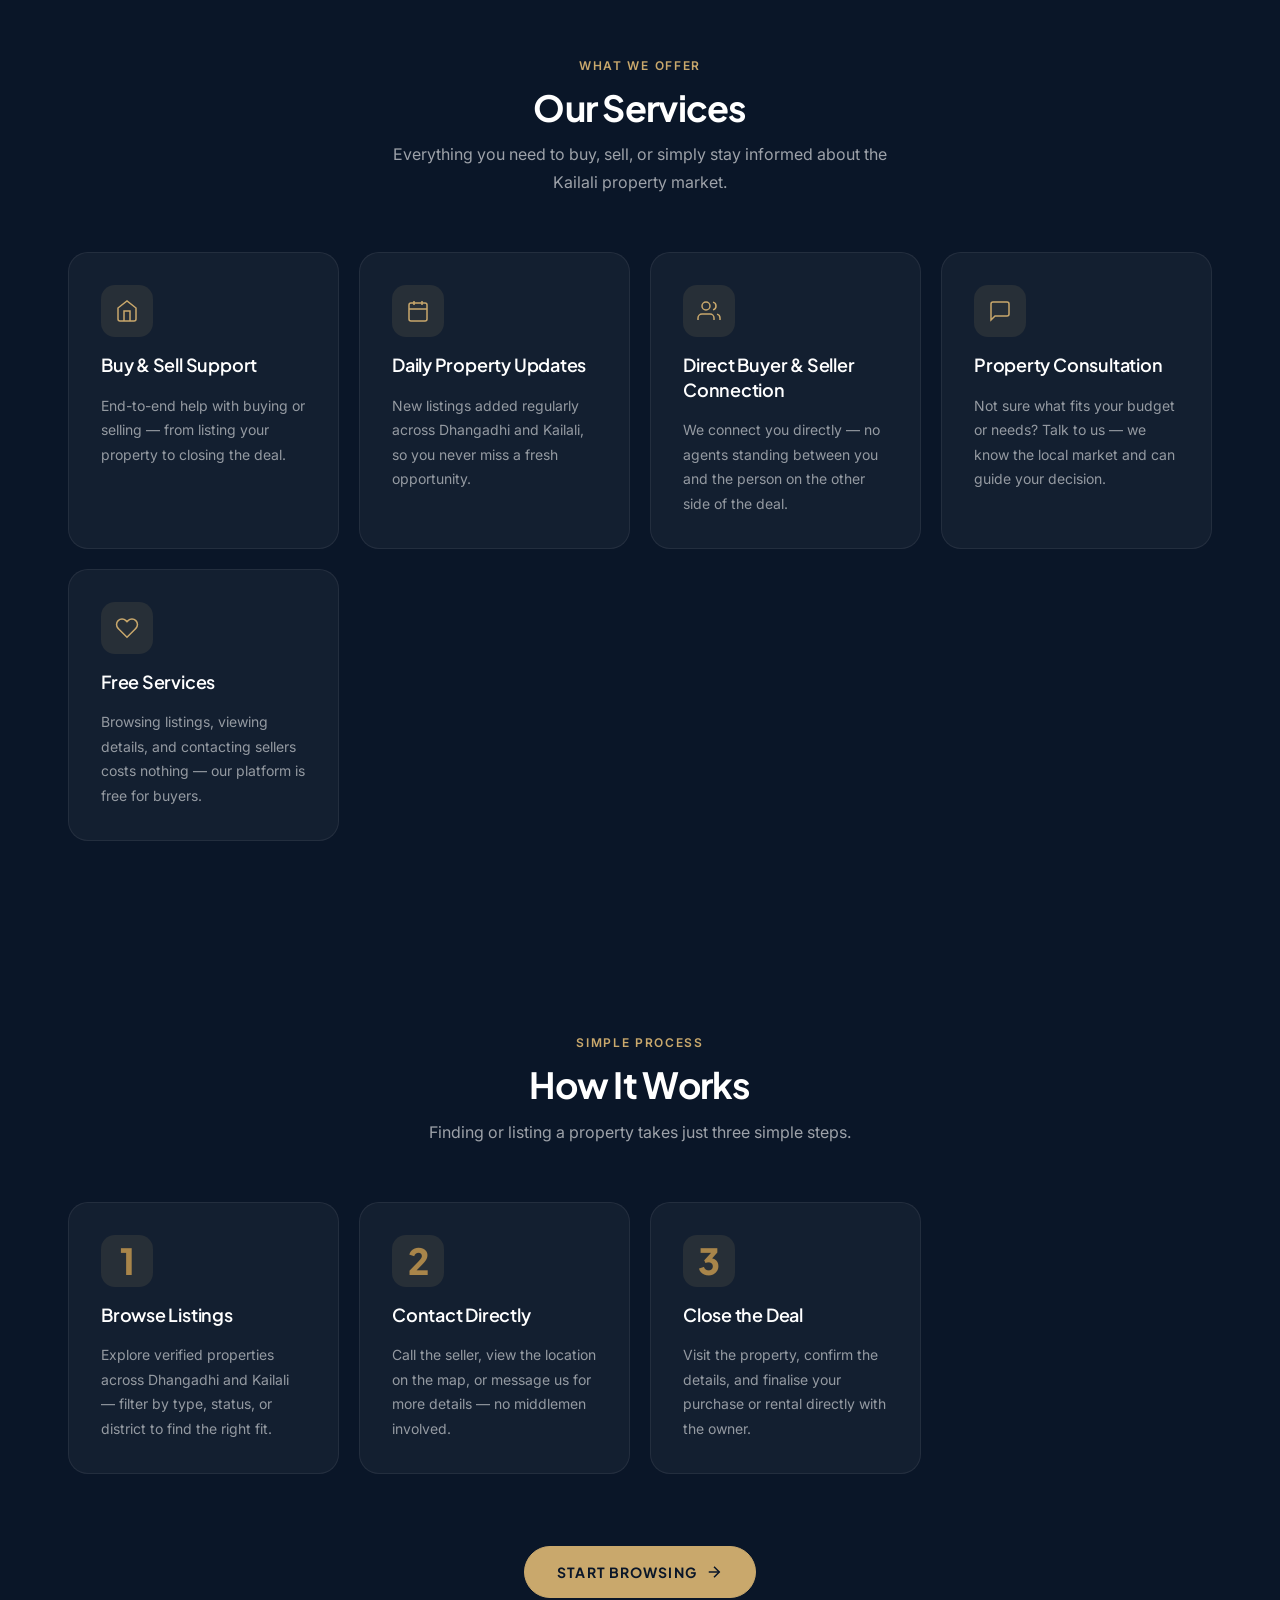
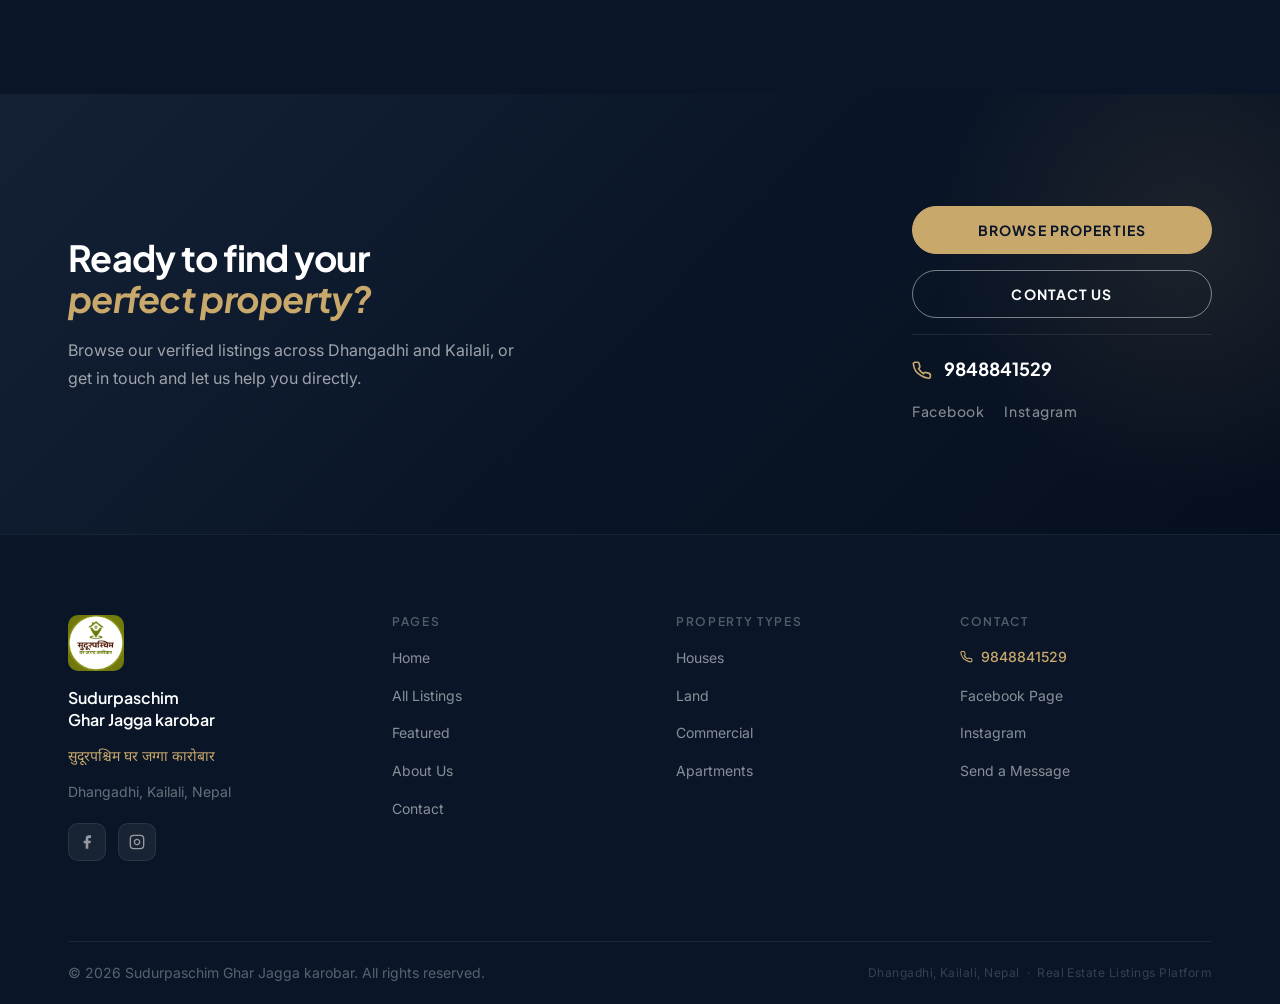
==== commit e9b94920: "Update about.html" ====
--- a/about.html
+++ b/about.html
@@ -651,7 +651,7 @@
       <div class="site-footer__bottom">
         <p class="site-footer__copy">
           &copy; <span id="footerYear">2025</span>
-          Sudurpaschim Ghar Jagga Kaarobaar. All rights reserved.
+          Sudurpaschim Ghar Jagga karobar. All rights reserved.
         </p>
         <p class="site-footer__note">
           Dhangadhi, Kailali, Nepal &nbsp;·&nbsp; Real Estate Listings Platform
